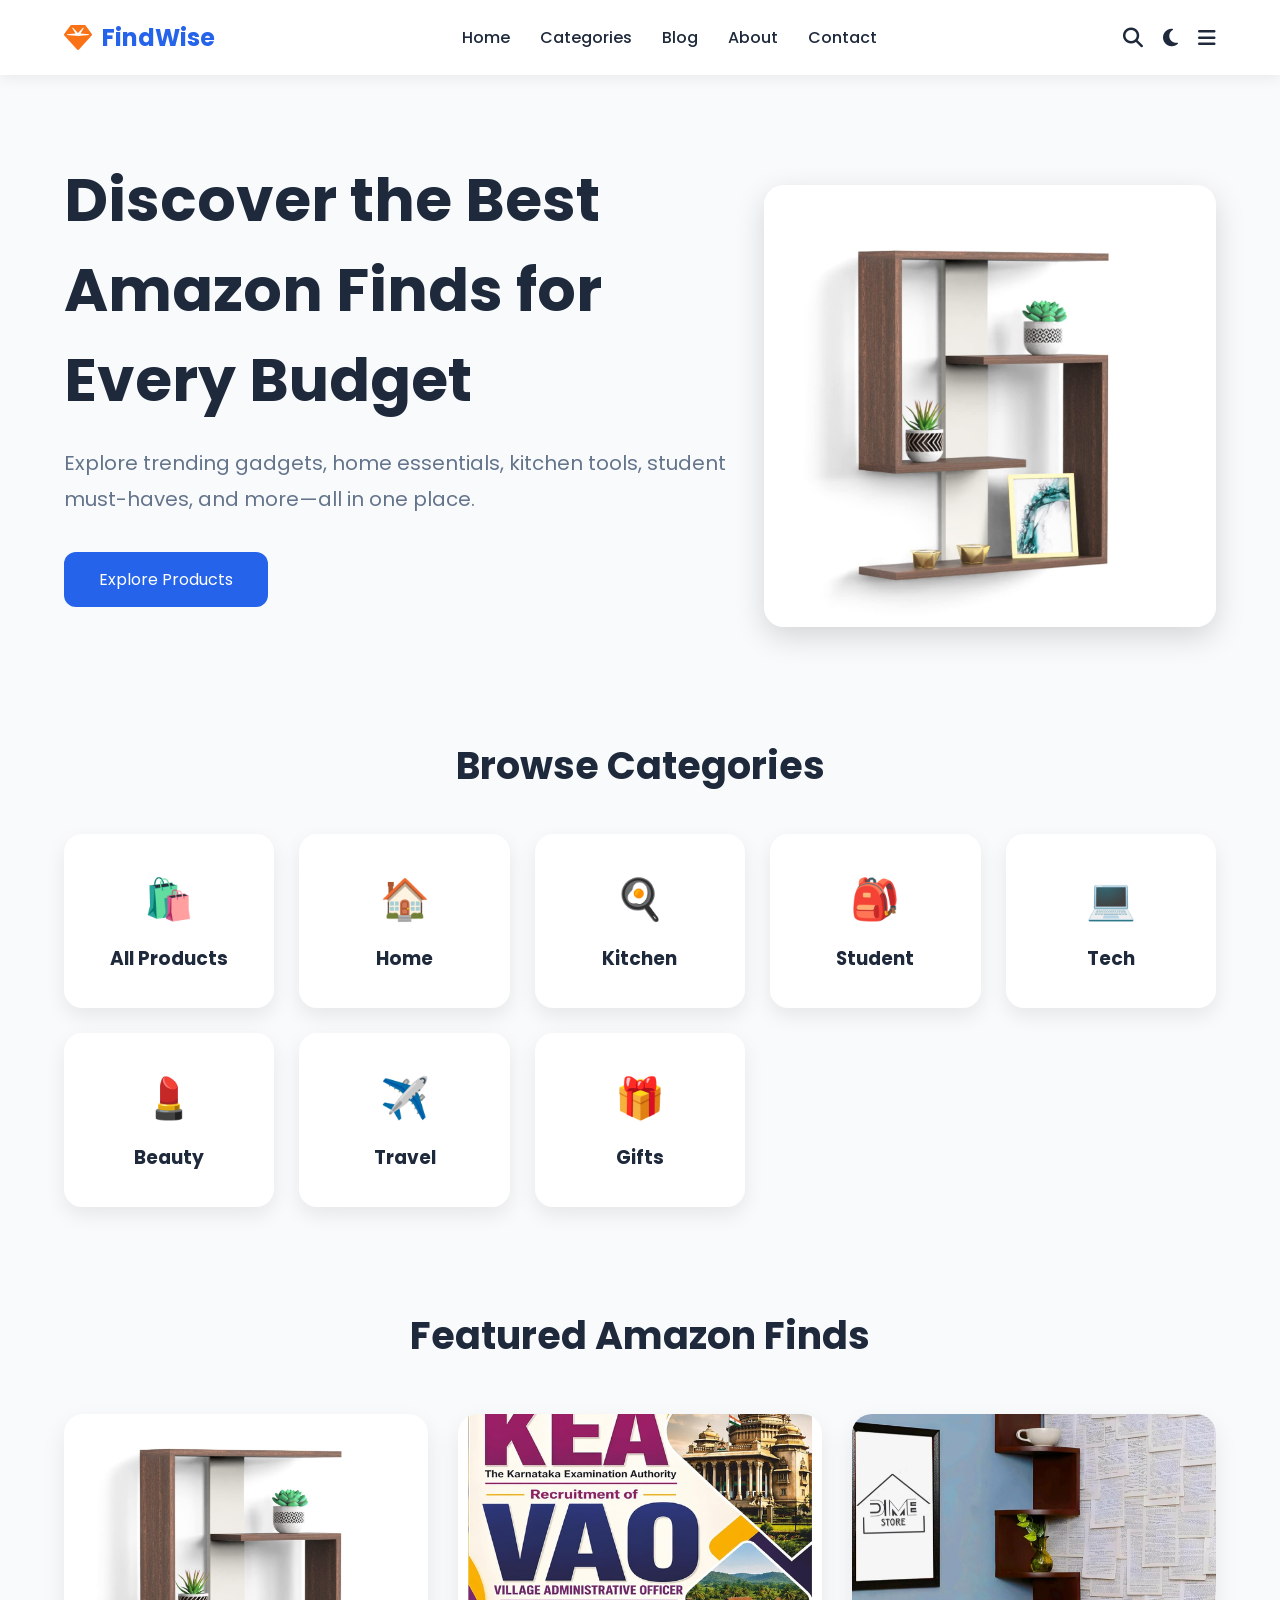
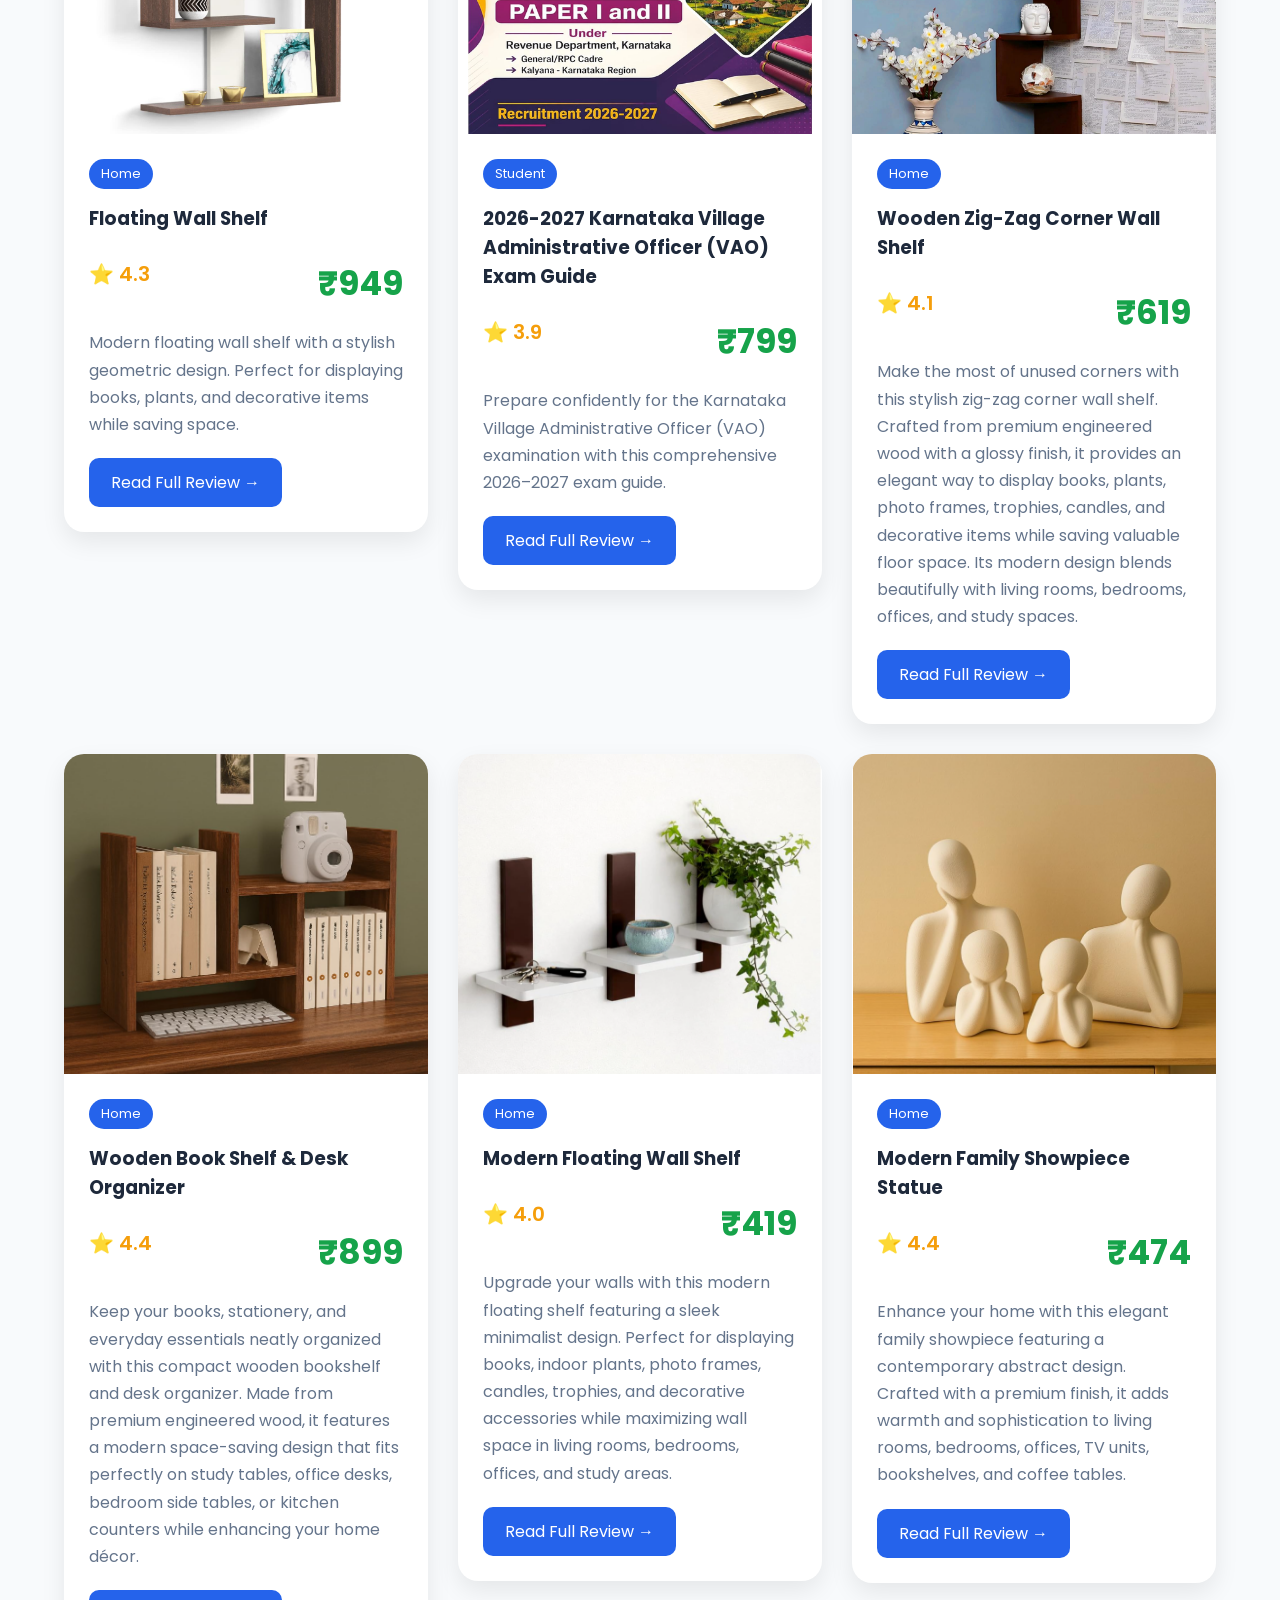
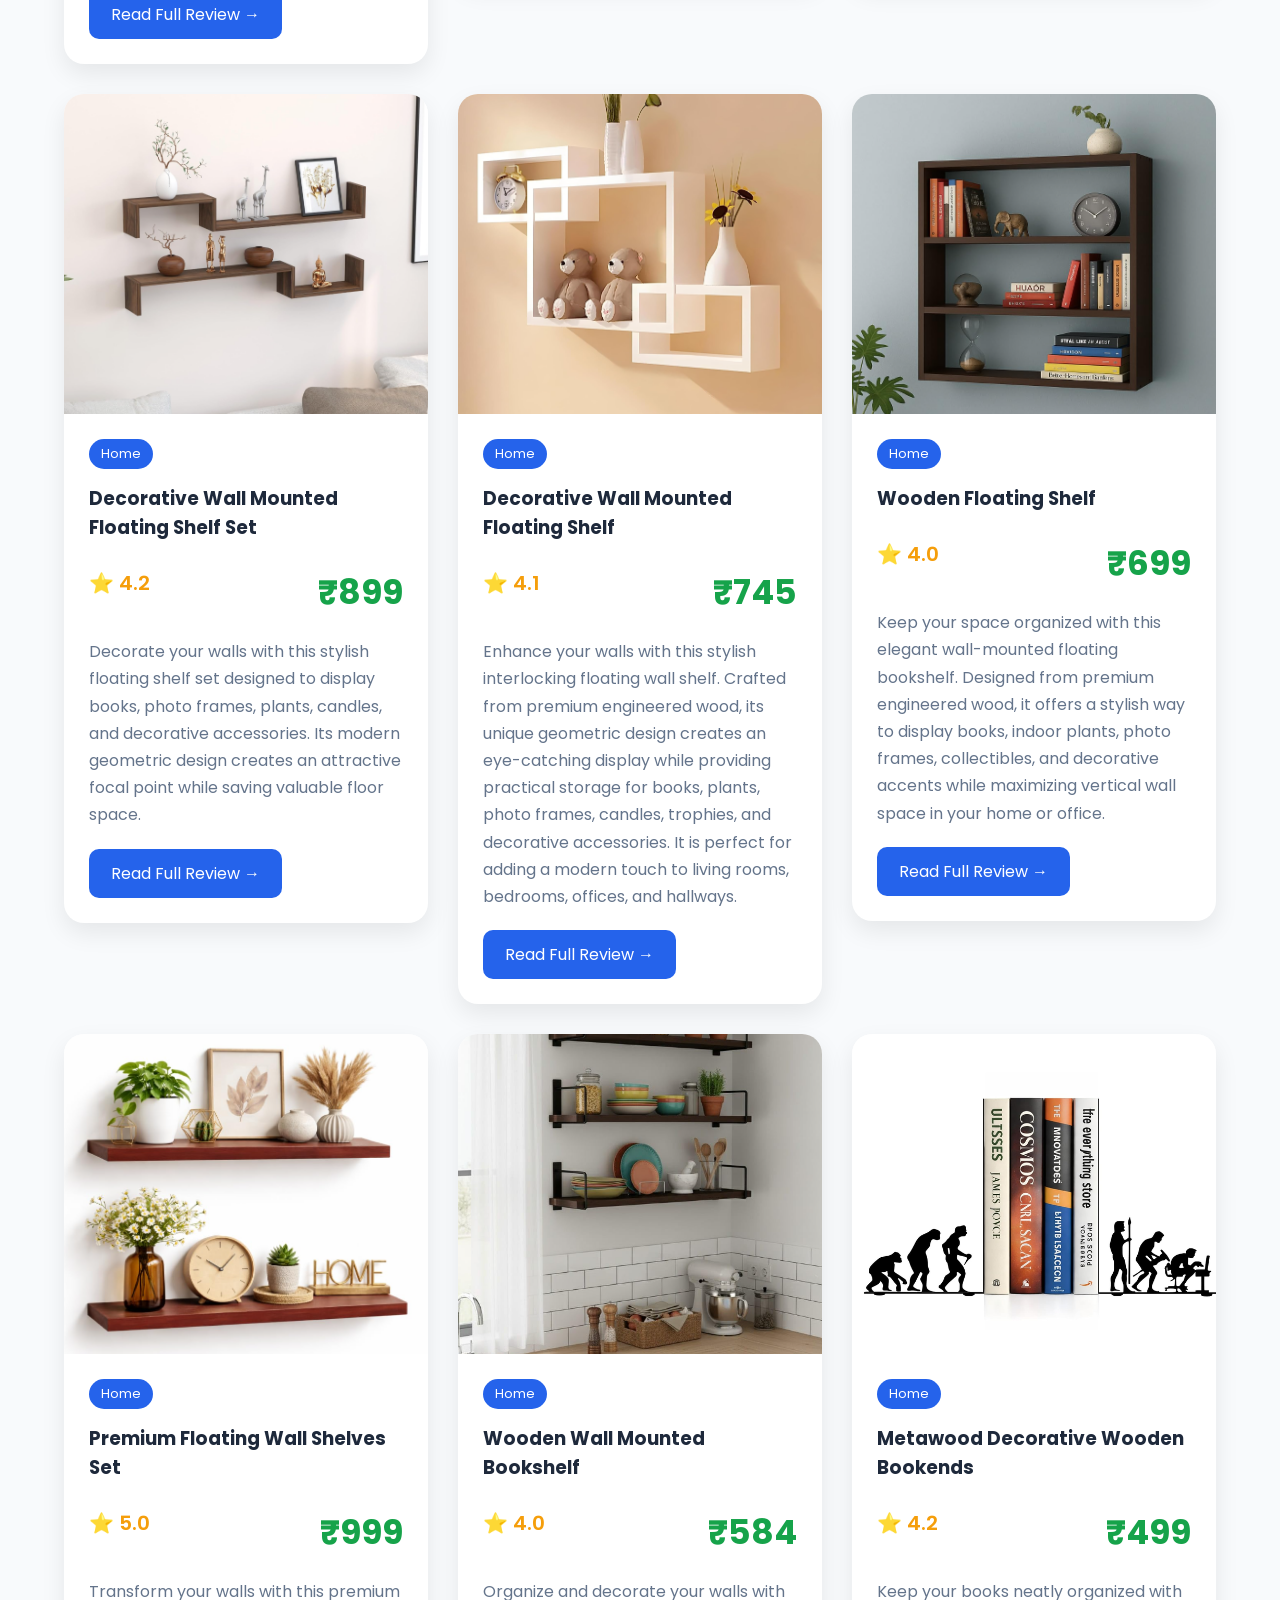
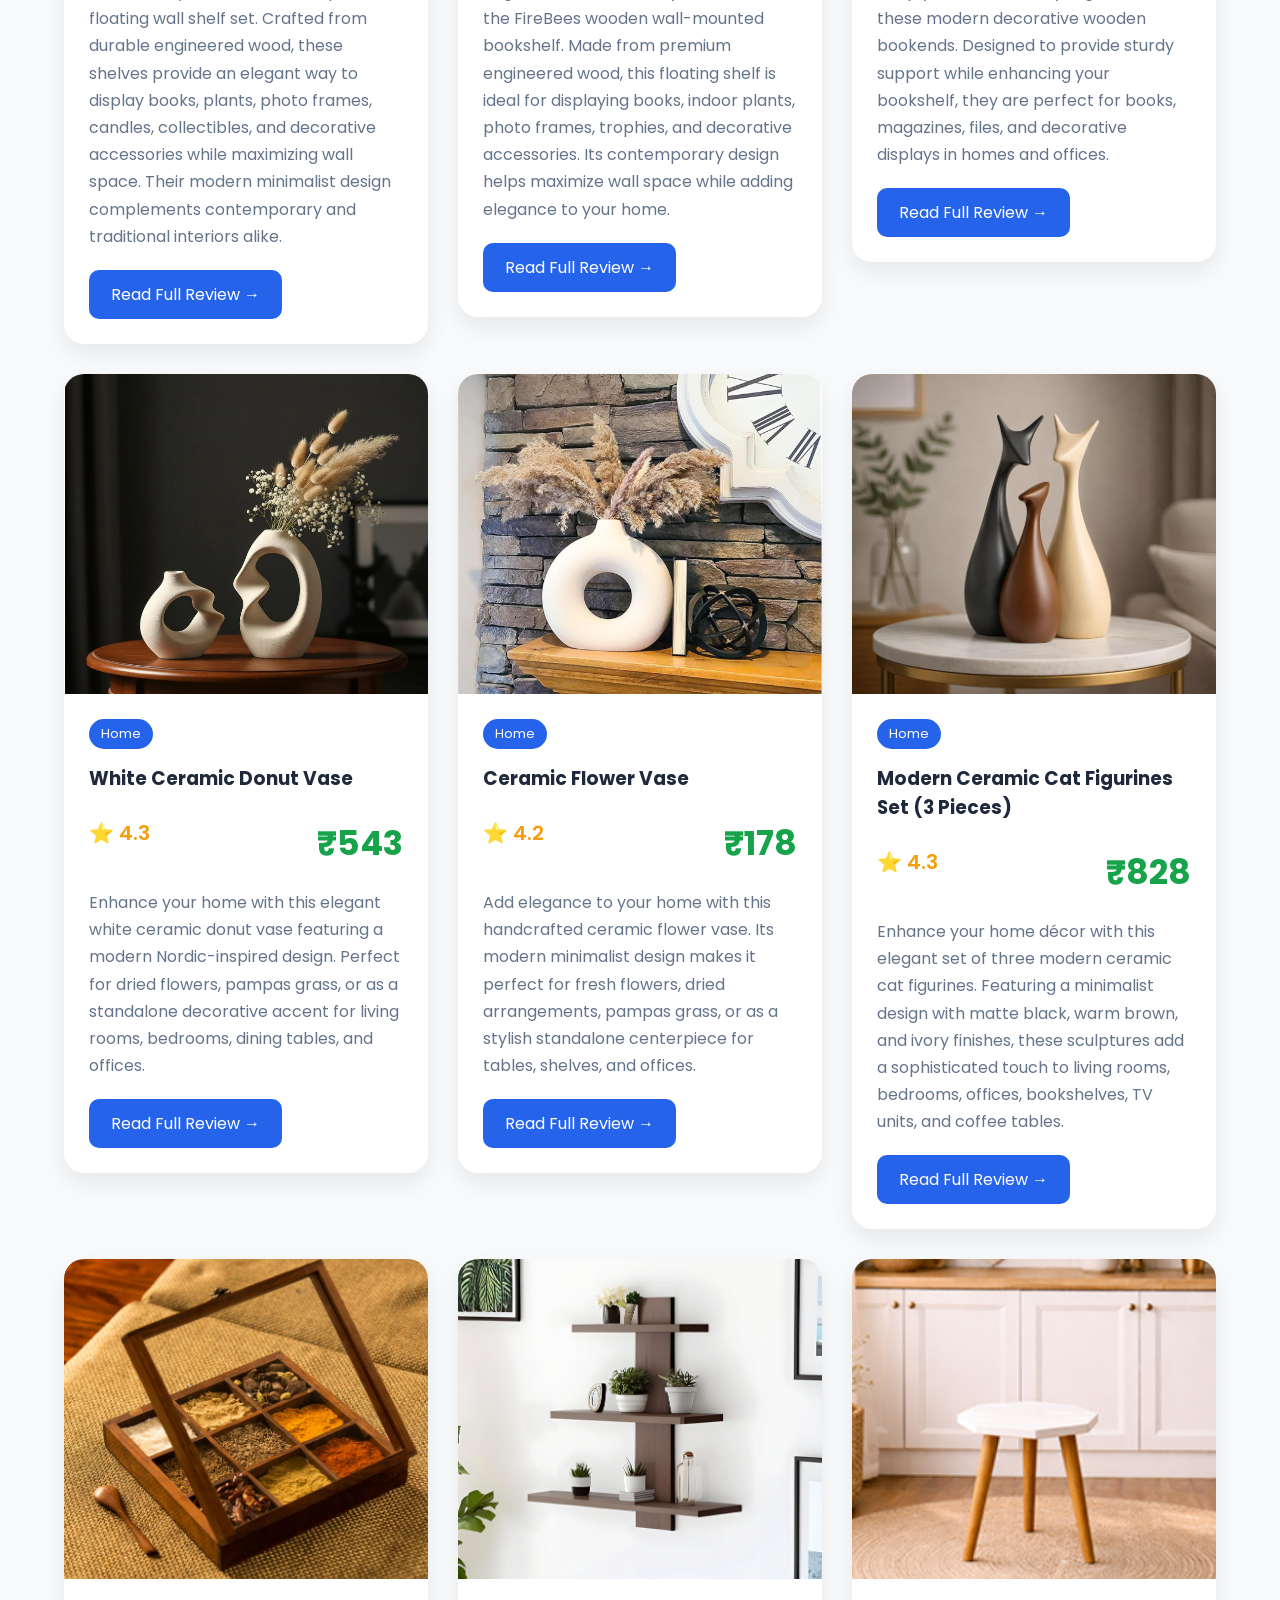
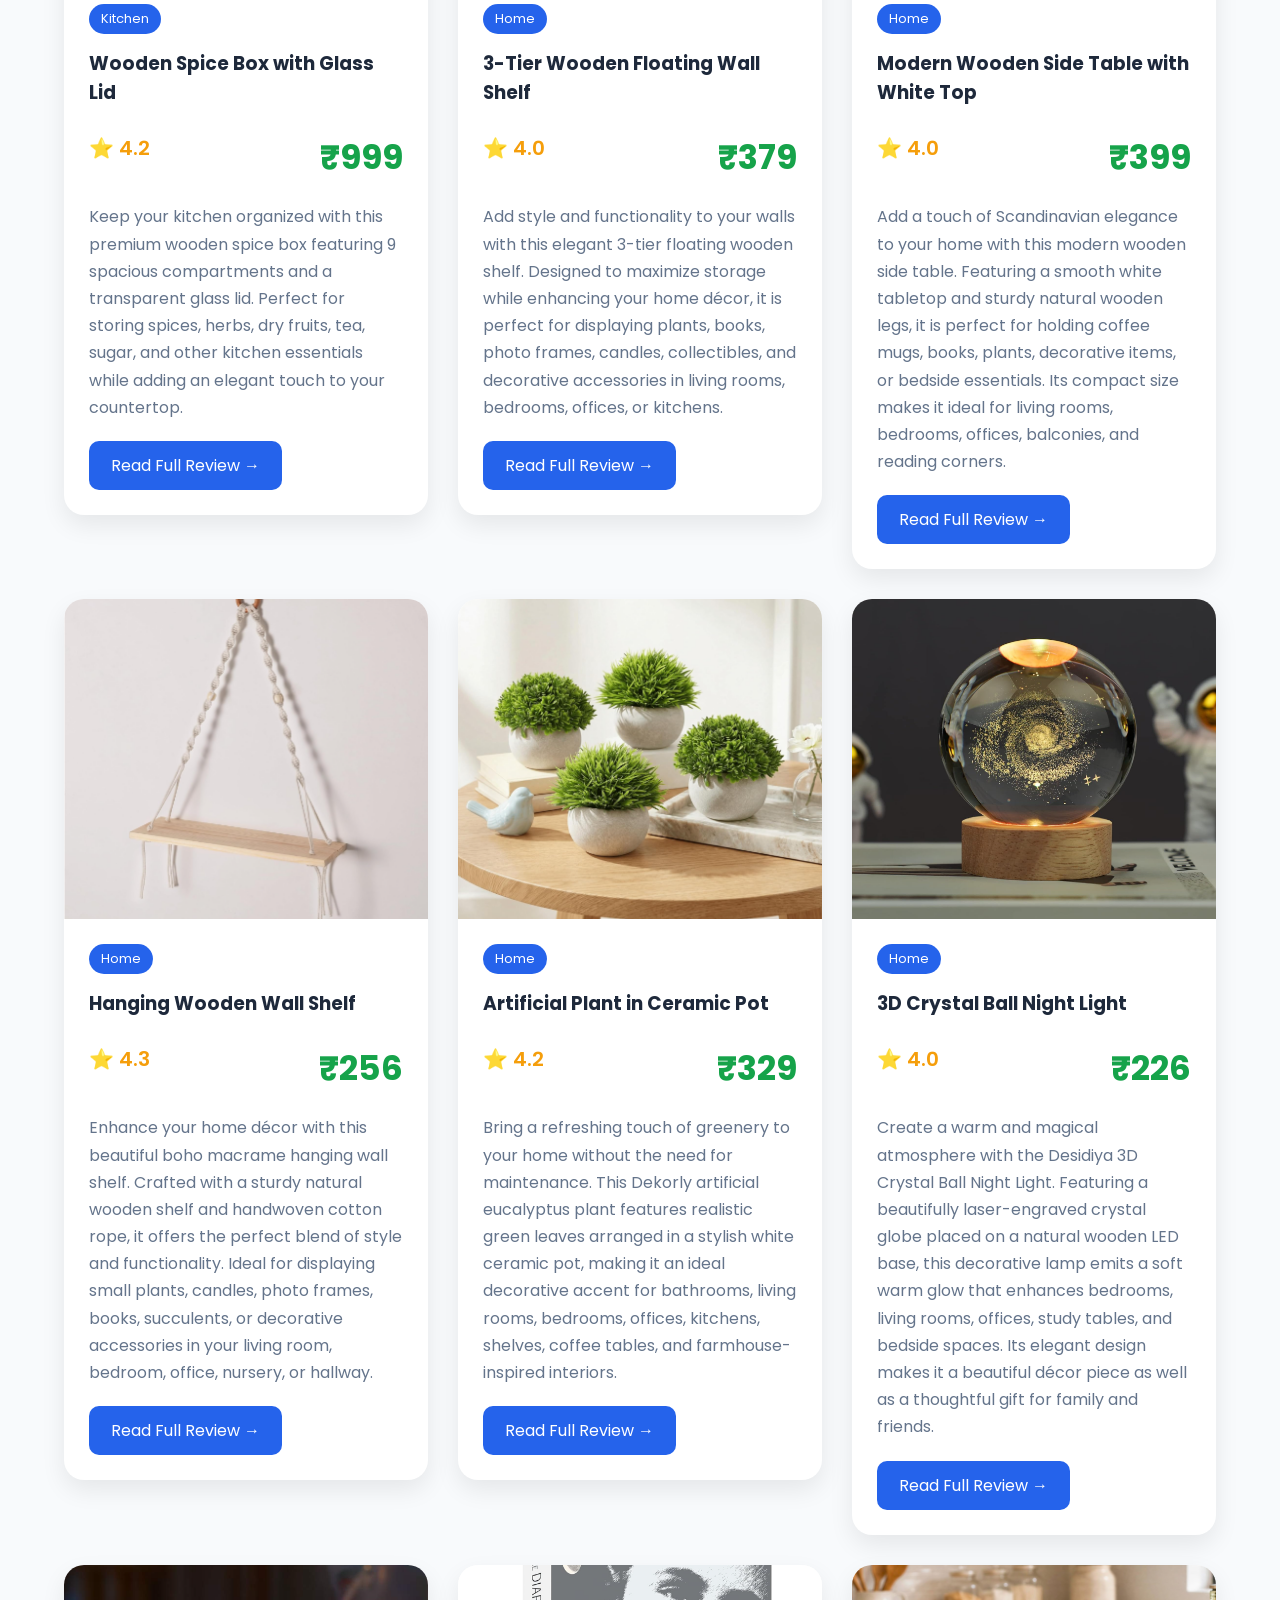
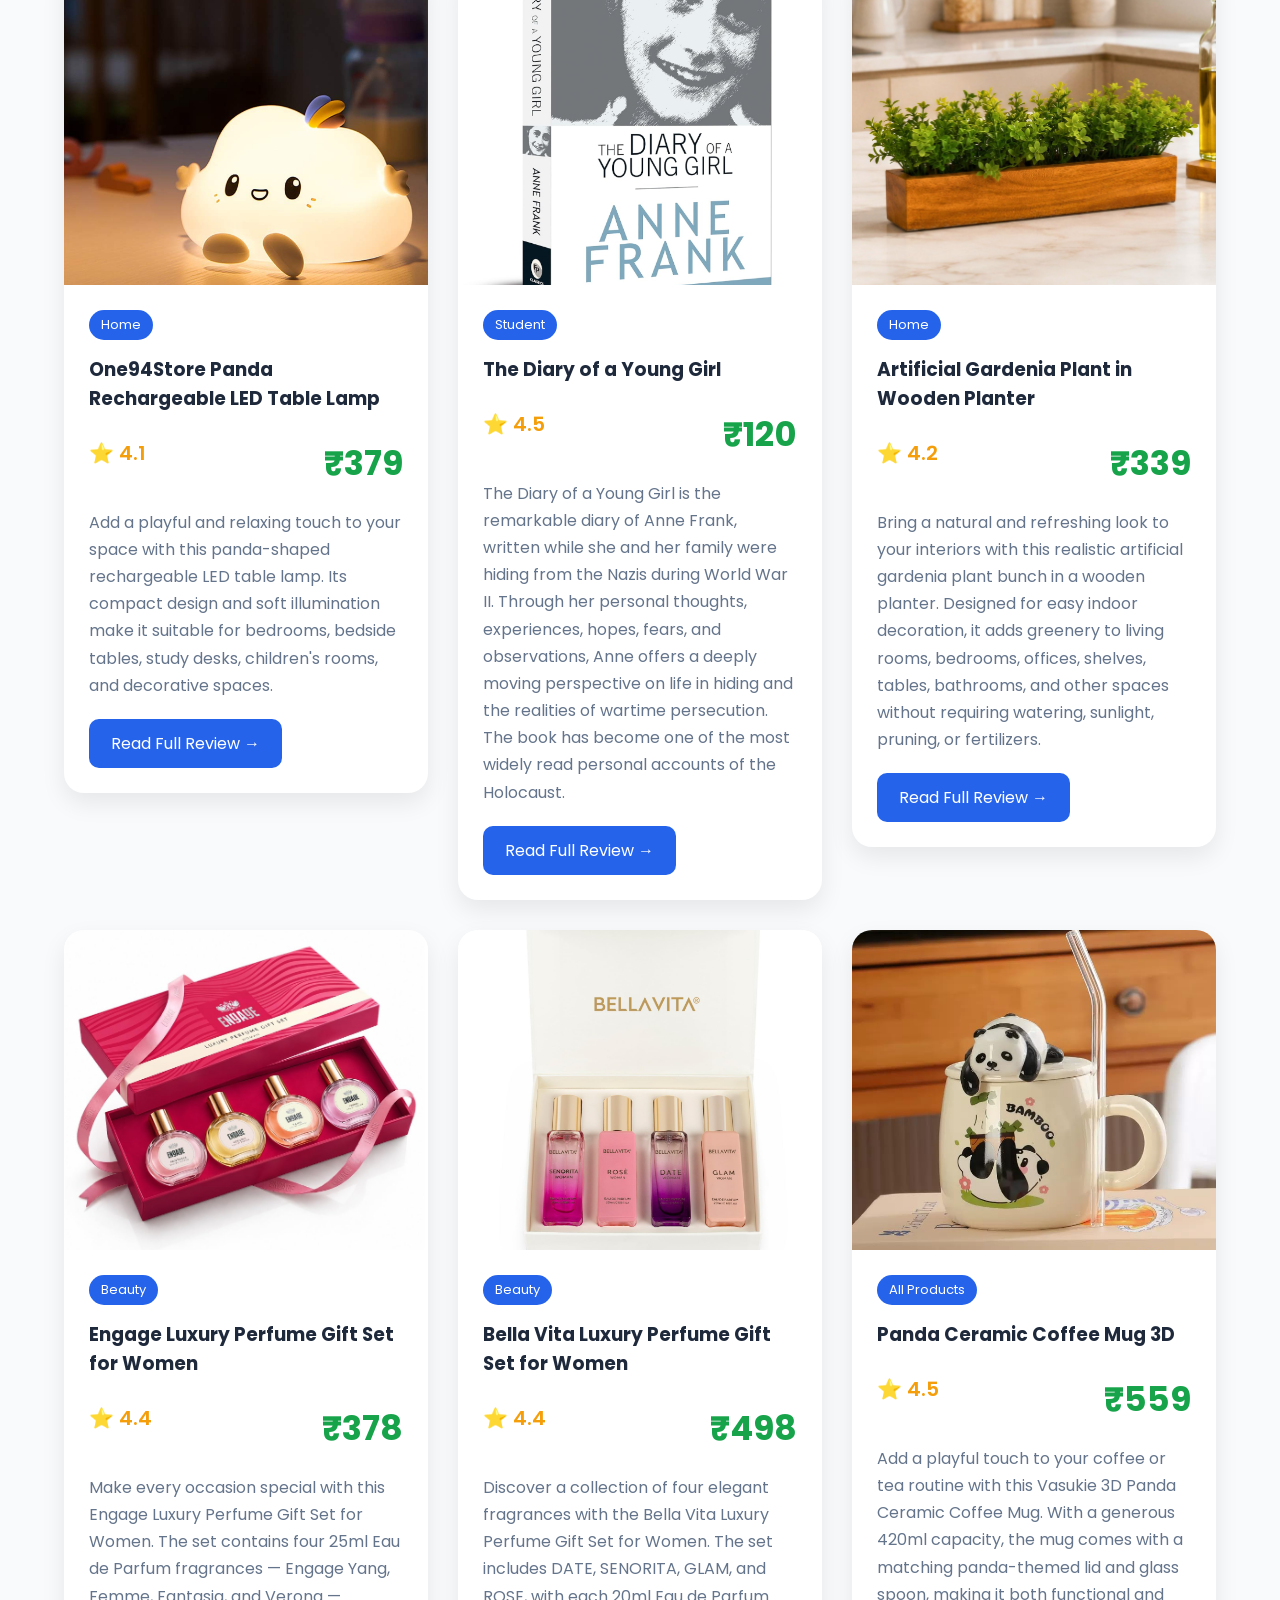
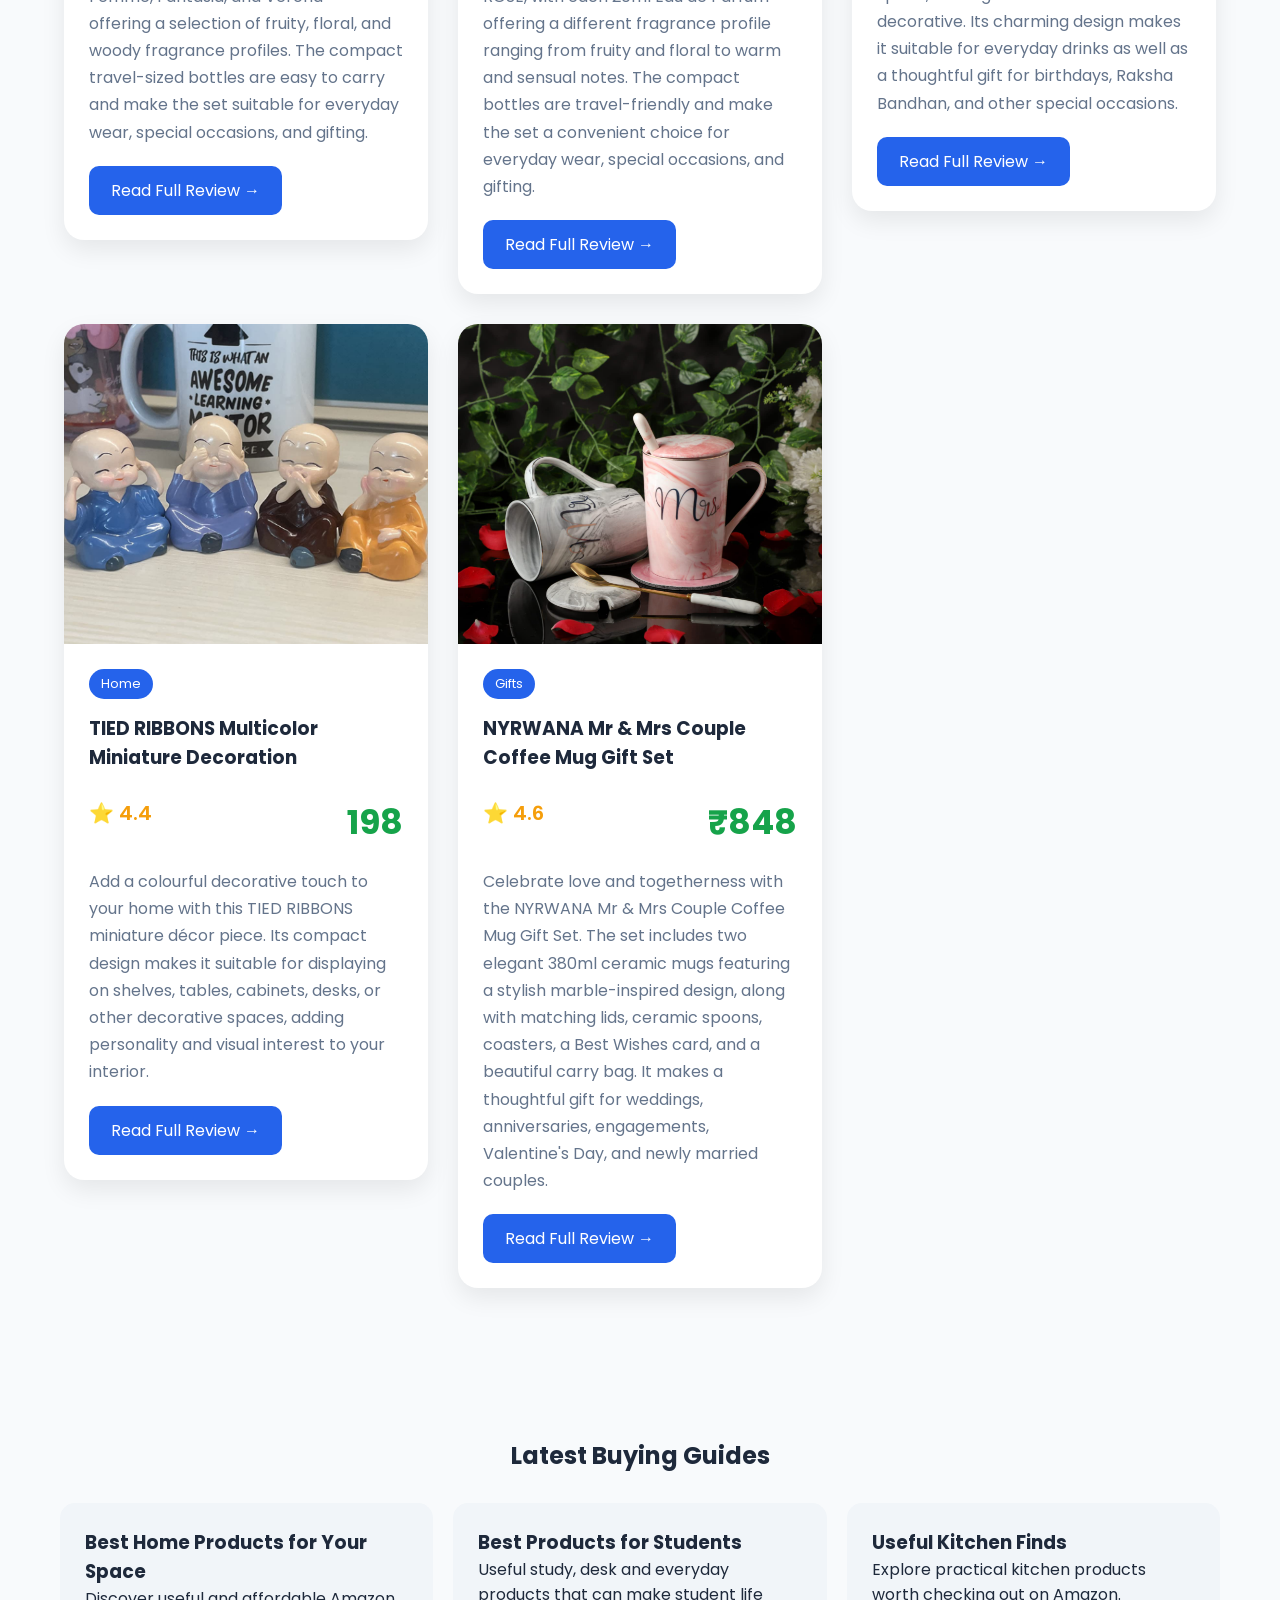
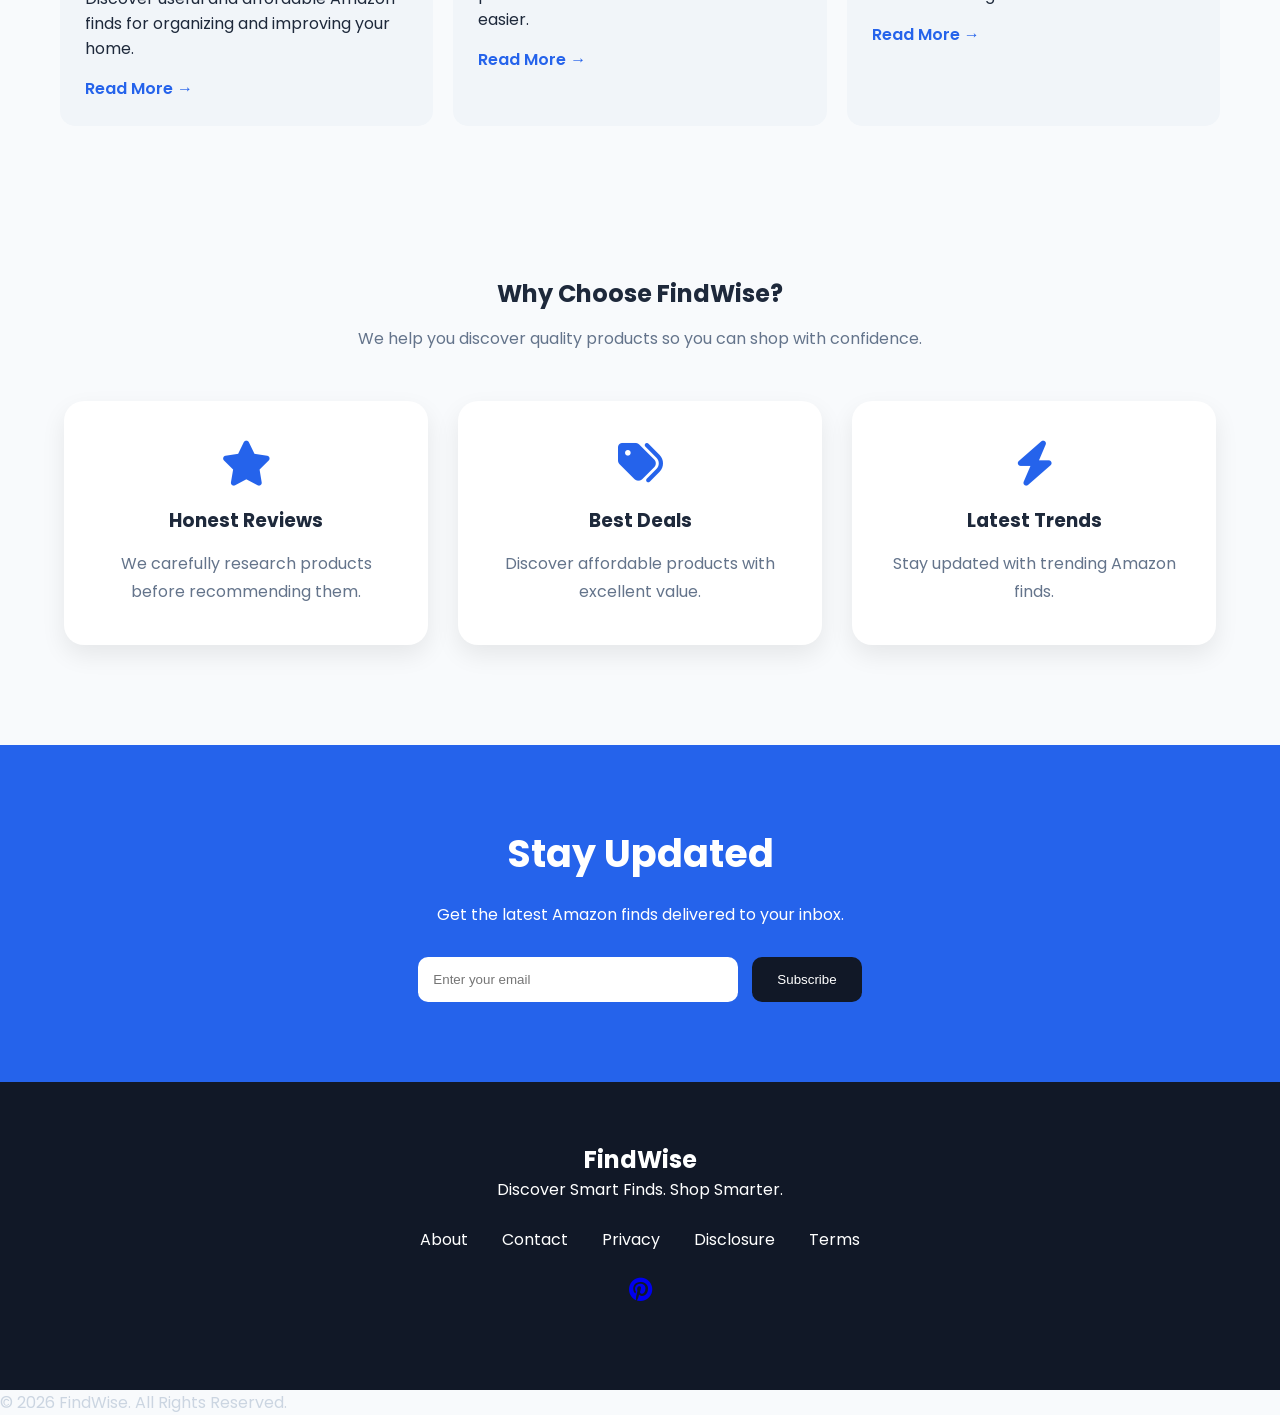
==== index.html @ 9a609632 "Added new products" ====
<!DOCTYPE html>
<html lang="en">
<head>
    <meta charset="UTF-8">
    <meta name="viewport" content="width=device-width, initial-scale=1.0">

    <title>FindWise | Discover Smart Finds</title>

    <meta name="description" content="Discover the best Amazon finds, honest reviews and buying guides.">

    <!-- Google Font -->
    <link href="https://fonts.googleapis.com/css2?family=Poppins:wght@300;400;500;600;700&display=swap" rel="stylesheet">

    <!-- Font Awesome -->
    <link rel="stylesheet"
          href="https://cdnjs.cloudflare.com/ajax/libs/font-awesome/6.7.2/css/all.min.css">

    <!-- CSS -->
    <link rel="stylesheet" href="assets/css/style.css">
</head>

<body>

<!-- ================= NAVBAR ================= -->

<header>

<nav class="navbar">

    <div class="logo">

        <i class="fa-solid fa-gem"></i>

        <h2>FindWise</h2>

    </div>

    <ul class="nav-links">

        <li><a href="#">Home</a></li>

        <li><a href="#categories">Categories</a></li>
        <li><a href="#blog">Blog</a></li>

        <li><a href="about.html">About</a></li>

        <li><a href="contact.html">Contact</a></li>

    </ul>

    <div class="icons">

    <i class="fas fa-search" id="searchBtn"></i>

    <i class="fas fa-moon" id="themeBtn"></i>

    <i class="fas fa-bars" id="menuBtn"></i>

</div>
</nav>

</header>
<div class="search-container" id="searchContainer">

    <input
        type="text"
        id="searchInput"
        placeholder="Search products or articles...">

</div>

<!-- ================= HERO ================= -->

<section class="hero">

    <div class="hero-text">

       <h1>Discover the Best Amazon Finds for Every Budget</h1>

       <p>
        Explore trending gadgets, home essentials, kitchen tools,
        student must-haves, and more—all in one place.
        </p>

        <a href="#featured-products" class="btn">
        Explore Products
        </a>

    </div>

    <div class="hero-image">

        <img src="assets/images/floating-shelf/floating-shelf.png"
     alt="Amazon Finds"
     class="review-image">

    </div>

</section>

<!-- CSS and JS will be added in the next steps -->


<!-- ================= CATEGORIES ================= -->
<section class="categories"id="categories">

    <h2>Browse Categories</h2>

    <div class="category-grid">

        <!-- All Products -->
        <div class="category-card" data-category="All">
            <span>🛍️</span>
            <h3>All Products</h3>
        </div>

        <!-- Home -->
        <div class="category-card" data-category="Home">
            <span>🏠</span>
            <h3>Home</h3>
        </div>

        <!-- Kitchen -->
        <div class="category-card" data-category="Kitchen">
            <span>🍳</span>
            <h3>Kitchen</h3>
        </div>

        <!-- Student -->
        <div class="category-card" data-category="Student">
            <span>🎒</span>
            <h3>Student</h3>
        </div>

        <!-- Tech -->
        <div class="category-card" data-category="Tech">
            <span>💻</span>
            <h3>Tech</h3>
        </div>

        <!-- Beauty -->
        <div class="category-card" data-category="Beauty">
            <span>💄</span>
            <h3>Beauty</h3>
        </div>

        <!-- Travel -->
        <div class="category-card" data-category="Travel">
            <span>✈️</span>
            <h3>Travel</h3>
        </div>

        <!-- Gifts -->
        <div class="category-card" data-category="Gifts">
            <span>🎁</span>
            <h3>Gifts</h3>
        </div>
    </div>

</section>
<!-- ================= FEATURED PRODUCTS ================= -->

<section class="products" id="featured-products">

    <h2>Featured Amazon Finds</h2>

    <div class="product-grid" id="productGrid"></div>

</section>
<!-- ================= BLOG ================= -->

<section class="blog-section" id="blog">

    <h2>Latest Buying Guides</h2>

    <div class="blog-grid">

        <article class="blog-card">
            <h3>Best Home Products for Your Space</h3>
            <p>
                Discover useful and affordable Amazon finds
                for organizing and improving your home.
            </p>
            <a href="#">Read More →</a>
        </article>

        <article class="blog-card">
            <h3>Best Products for Students</h3>
            <p>
                Useful study, desk and everyday products
                that can make student life easier.
            </p>
            <a href="#">Read More →</a>
        </article>

        <article class="blog-card">
            <h3>Useful Kitchen Finds</h3>
            <p>
                Explore practical kitchen products worth
                checking out on Amazon.
            </p>
            <a href="#">Read More →</a>
        </article>

    </div>

</section>
<!-- ================= WHY US ================= -->

<section class="why-us">

    <h2>Why Choose FindWise?</h2>

    <p class="section-text">
        We help you discover quality products so you can shop with confidence.
    </p>

    <div class="why-grid">

        <div class="why-card">

            <i class="fas fa-star"></i>

            <h3>Honest Reviews</h3>

            <p>
                We carefully research products before recommending them.
            </p>

        </div>

        <div class="why-card">

            <i class="fas fa-tags"></i>

            <h3>Best Deals</h3>

            <p>
                Discover affordable products with excellent value.
            </p>

        </div>

        <div class="why-card">

            <i class="fas fa-bolt"></i>

            <h3>Latest Trends</h3>

            <p>
                Stay updated with trending Amazon finds.
            </p>

        </div>

    </div>

</section>
<!-- ================= NEWSLETTER ================= -->

<section class="newsletter">

    <h2>Stay Updated</h2>

    <p>Get the latest Amazon finds delivered to your inbox.</p>

    <form action="https://formspree.io/f/xwvgwgal" method="POST">

    <input
        type="email"
        name="email"
        placeholder="Enter your email"
        required
    >

    <button type="submit">
        Subscribe
    </button>

</form>

</section>
<footer>

    <div class="footer-content">

        <h2>FindWise</h2>

        <p>
            Discover Smart Finds. Shop Smarter.
        </p>

        <div class="footer-links">

            <a href="about.html">About</a>
            <a href="contact.html">Contact</a>
            <a href="privacy.html">Privacy</a>
            <a href="disclosure.html">Disclosure</a>
            <a href="terms.html">Terms</a>

        </div>

        <div class="social-icons">


    <a href="https://www.pinterest.com/homeorg12/" aria-label="Pinterest">
        <i class="fab fa-pinterest"></i>
    </a>

  

</div>

</footer>



<p class="copyright">
© 2026 FindWise. All Rights Reserved.
</p>
<script src="assets/js/products.js"></script>
<script src="assets/js/app.js"></script>
</body>

</html>
---- assets/css/style.css ----
/* =========================
   GLOBAL
========================= */

*{
    margin:0;
    padding:0;
    box-sizing:border-box;
}

html{
    scroll-behavior:smooth;
}

body{
    font-family:'Poppins',sans-serif;
    background:#f8fafc;
    color:#1e293b;
}

/* =========================
   NAVBAR
========================= */

header{
    position:sticky;
    top:0;
    z-index:1000;
    background:#ffffff;
    box-shadow:0 2px 15px rgba(0,0,0,.08);
}

.navbar{
    width:90%;
    max-width:1200px;
    margin:auto;
    height:75px;

    display:flex;
    justify-content:space-between;
    align-items:center;
}

.logo{
    display:flex;
    align-items:center;
    gap:10px;
    color:#2563eb;
}

.logo i{
    font-size:28px;
    color:#f97316;
}

.nav-links{
    display:flex;
    align-items:center;
    gap:30px;
    list-style:none;
}

.nav-links a{
    text-decoration:none;
    color:var(--text-color);
    font-weight:500;
    transition:.3s;
}

.nav-links a:hover{
    color:#2563eb;
}

.icons{
    display:flex;
    gap:20px;
    font-size:20px;
    cursor:pointer;
}

#menuBtn{
    display:block;
}

/* =========================
   HERO
========================= */

.hero{
    width:90%;
    max-width:1200px;
    margin:80px auto;
    display:flex;
    justify-content:center;
}

.hero-text{
    width:100%;
    max-width:700px;
}

.hero-text h1{
    font-size:60px;
    margin-bottom:20px;
}

.hero-text p{
    color:#64748b;
    font-size:20px;
    margin-bottom:35px;
    line-height:1.8;
}

.btn{
    display:inline-block;
    padding:15px 35px;
    background:#2563eb;
    color:white;
    text-decoration:none;
    border-radius:12px;
    transition:.3s;
}

.btn:hover{
    background:#1d4ed8;
}

.hero-image{
    flex:1;
}

.hero-image img{
    width:100%;
    border-radius:20px;
    box-shadow:0 10px 30px rgba(0,0,0,.15);
}

/* =========================
   RESPONSIVE
========================= */
@media(max-width:900px){

.hero{
    flex-direction:column;
    text-align:center;
}

.hero-text h1{
    font-size:42px;
}

.nav-links{
    display:none;
}

#menuBtn{
    display:none;
}

.hero-image{
    width:100%;
}

}
/* =========================
   CATEGORIES
========================= */

.categories{
    width:90%;
    max-width:1200px;
    margin:80px auto;
}

.categories h2{
    text-align:center;
    margin-bottom:40px;
    font-size:38px;
}

.category-grid{
    display:grid;
    grid-template-columns:repeat(auto-fit,minmax(180px,1fr));
    gap:25px;
}

.category-card{
    background:white;
    padding:35px;
    text-align:center;
    border-radius:18px;
    box-shadow:0 8px 20px rgba(0,0,0,.08);
    transition:.3s;
    cursor:pointer;
}

.category-card:hover{
    transform:translateY(-8px);
}

.category-card span{
    font-size:40px;
}

.category-card h3{
    margin-top:15px;
}
/* =========================
   PRODUCTS
========================= */

.products{
    width:90%;
    max-width:1200px;
    margin:100px auto;
}

.products h2{
    text-align:center;
    font-size:38px;
    margin-bottom:50px;
}

.product-grid{
    display:grid;
    grid-template-columns:repeat(auto-fit,minmax(320px,1fr));
    gap:30px;
}

.product-card{
    background:white;
    border-radius:20px;
    overflow:hidden;
    box-shadow:0 10px 25px rgba(0,0,0,.08);
    transition:.35s;
}

.product-card:hover{
    transform:translateY(-10px);
}
.product-card img{
    width:100%;
    height:320px;
    object-fit:cover;
    display:block;
}

.product-info{
    padding:25px;
}

.category{
    display:inline-block;
    background:#2563eb;
    color:white;
    padding:5px 12px;
    border-radius:20px;
    font-size:13px;
    margin-bottom:15px;
}

.product-info h3{
    margin-bottom:15px;
}

.product-info p{
    color:#64748b;
    margin-bottom:20px;
    line-height:1.7;
}

.product-btn{
    display:inline-block;
    text-decoration:none;
    background:#2563eb;
    color:white;
    padding:12px 22px;
    border-radius:10px;
    transition:.3s;
}

.product-btn:hover{
    background:#1d4ed8;
}
/* =========================
   ARTICLES
========================= */

.articles{
    width:90%;
    max-width:1200px;
    margin:100px auto;
}

.articles h2{
    text-align:center;
    font-size:38px;
}

.section-text{
    text-align:center;
    color:#64748b;
    margin:15px 0 50px;
}

.article-grid{
    display:grid;
    grid-template-columns:repeat(auto-fit,minmax(320px,1fr));
    gap:30px;
}

.article-card{
    background:white;
    border-radius:20px;
    overflow:hidden;
    box-shadow:0 10px 25px rgba(0,0,0,.08);
    transition:.3s;
}

.article-card:hover{
    transform:translateY(-10px);
}

.article-card img{
    width:100%;
    display:block;
}

.article-content{
    padding:25px;
}

.article-content h3{
    margin-bottom:15px;
}

.article-content p{
    color:#64748b;
    margin-bottom:20px;
    line-height:1.7;
}

.article-content a{
    text-decoration:none;
    color:#2563eb;
    font-weight:600;
}
/* =========================
   WHY US
========================= */

.why-us{

    width:90%;
    max-width:1200px;
    margin:100px auto;
    text-align:center;

}

.why-grid{

    display:grid;
    grid-template-columns:repeat(auto-fit,minmax(280px,1fr));
    gap:30px;
    margin-top:50px;

}

.why-card{

    background:white;
    padding:40px;
    border-radius:20px;
    box-shadow:0 10px 25px rgba(0,0,0,.08);
    transition:.3s;

}

.why-card:hover{

    transform:translateY(-10px);

}

.why-card i{

    font-size:45px;
    color:#2563eb;
    margin-bottom:20px;

}

.why-card h3{

    margin-bottom:15px;

}

.why-card p{

    color:#64748b;
    line-height:1.7;

}
/* =========================
   NEWSLETTER
========================= */

.newsletter{

    background:#2563eb;
    color:white;
    text-align:center;
    padding:80px 20px;
    margin-top:100px;

}

.newsletter h2{

    font-size:38px;

}

.newsletter p{

    margin:20px 0 30px;

}

.newsletter input{

    width:320px;
    max-width:90%;
    padding:15px;
    border:none;
    border-radius:10px;

}

.newsletter button{

    padding:15px 25px;
    border:none;
    margin-left:10px;
    background:#111827;
    color:white;
    border-radius:10px;
    cursor:pointer;

}

.newsletter button:hover{

    background:black;

}
/* =========================
   FOOTER
========================= */

footer{

    background:#111827;
    color:white;
    text-align:center;
    padding:60px 20px;

}

.footer-links{

    margin:25px 0;

}

.footer-links a{

    color:white;
    text-decoration:none;
    margin:0 15px;

}

.social-icons{

    margin-bottom:25px;

}

.social-icons i{

    font-size:24px;
    margin:0 12px;
    cursor:pointer;

}

.copyright{

    color:#cbd5e1;

}
/* =========================
   CONTACT FORM
========================= */
.contact-form{
    max-width:650px;
    width:100%;
    margin:40px auto 0;
    display:flex;
    flex-direction:column;
    gap:20px;
}

.contact-form input,
.contact-form textarea{
    width:100%;
    padding:16px;
    border:1px solid #ddd;
    border-radius:10px;
    font-size:16px;
    font-family:'Poppins',sans-serif;
    box-sizing:border-box;
}

.contact-form textarea{
    resize:vertical;
}

.contact-form button{
    padding:16px;
    background:#2563eb;
    color:#fff;
    border:none;
    border-radius:10px;
    font-size:16px;
    cursor:pointer;
    transition:.3s;
}

.contact-form button:hover{
    background:#1d4ed8;
}
/* =========================
   DARK MODE
========================= */

.dark{

    background:#0f172a;
    color:white;

}

.dark header{

    background:#1e293b;

}

.dark .navbar a{

    color:white;

}

.dark .product-card,
.dark .category-card,
.dark .article-card,
.dark .why-card{

    background:#1e293b;
    color:white;

}

.dark p{

    color:#cbd5e1;

}

.dark footer{

    background:#020617;

}

.dark input,
.dark textarea{

    background:#334155;
    color:white;
    border:1px solid #475569;

}

.dark .newsletter{

    background:#1d4ed8;

}
/* =========================
   SEARCH
========================= */

.search-container{

    display:none;
    width:90%;
    max-width:800px;
    margin:20px auto;

}

.search-container.active{

    display:block;

}

.search-container input{

    width:100%;
    padding:16px;
    border:2px solid #2563eb;
    border-radius:12px;
    font-size:17px;
    outline:none;

}
.buy-btn{
    display:inline-block;
    margin-top:20px;
    padding:12px 24px;
    background:#ff9900;
    color:white;
    text-decoration:none;
    border-radius:8px;
    font-weight:600;
}

.buy-btn:hover{
    background:#e68a00;
}
.review-image{
    width:400px;
    max-width:100%;
    height:auto;
    display:block;
    margin:30px auto;
    border-radius:15px;
}
.product-page{

    max-width:900px;

    margin:50px auto;

    background:white;

    padding:40px;

    border-radius:20px;

    box-shadow:0 15px 40px rgba(0,0,0,.08);

}

.buy-btn{

    display:inline-block;

    background:#ff9900;

    color:#111;

    padding:15px 35px;

    border-radius:10px;

    font-weight:bold;

    text-decoration:none;

    margin-top:20px;

}

.buy-btn:hover{

    background:#f7ca00;

}
.category-card{
    cursor:pointer;
    transition:.3s;
}

.category-card:hover{
    transform:translateY(-8px);
    box-shadow:0 10px 25px rgba(0,0,0,.12);
}

.category-card.active{
    background:#2563eb;
    color:#fff;
}

.category-card.active h3{
    color:#fff;
}
.product-meta{
    display:flex;
    justify-content:space-between;
    align-items:center;
    margin:10px 0;
}

.rating{
    color:#f59e0b;
    font-weight:600;
}

.price{
    color:#16a34a;
    font-size:18px;
    font-weight:700;
}
.product-link{
    text-decoration:none;
    color:inherit;
    display:block;
}
.product-link{
    text-decoration:none;
    color:inherit;
    display:block;
}
.product-link{
    text-decoration:none;
    color:inherit;
    display:block;
}

.product-meta{
    display:flex;
    justify-content:space-between;
    align-items:center;
    margin:10px 0;
}

.rating{
    color:#f59e0b;
    font-weight:600;
}

.price{
    color:#16a34a;
    font-size:18px;
    font-weight:700;
}
.gallery{
    display:flex;
    gap:20px;
    align-items:flex-start;
}

.thumbnails{
    display:flex;
    flex-direction:column;
    gap:10px;
}

.thumbnails img{
    width:70px;
    height:70px;
    object-fit:cover;
    border:2px solid #ddd;
    border-radius:8px;
    cursor:pointer;
    transition:.3s;
}

.thumbnails img:hover{
    border-color:#2563eb;
}

.main-image img{
    width:450px;
    max-width:100%;
    border-radius:15px;
}
.gallery{
    display:flex;
    gap:20px;
    align-items:flex-start;
}

.thumbnails{
    display:flex;
    flex-direction:column;
    gap:10px;
}

.thumb{
    width:70px;
    height:70px;
    object-fit:cover;
    border:2px solid #ddd;
    border-radius:8px;
    cursor:pointer;
    transition:.3s;
}

.thumb:hover{
    border-color:#2563eb;
}

.main-image img{
    width:450px;
    border-radius:15px;
}

@media(max-width:768px){

.gallery{
    flex-direction:column;
}

.thumbnails{
    flex-direction:row;
}

.main-image img{
    width:100%;
}

}.description-box{
    background:#f8fafc;
    padding:20px;
    border-radius:12px;
    line-height:1.8;
    margin-bottom:20px;
}

.section-title{
    margin-top:40px;
    margin-bottom:20px;
    border-left:5px solid #2563eb;
    padding-left:12px;
    color:#1f2937;
}

.pros,
.cons{
    padding:0;
}

.pros li{
    list-style:none;
    background:#ecfdf5;
    color:#166534;
    margin:10px 0;
    padding:15px;
    border-left:5px solid #22c55e;
    border-radius:8px;
}

.pros li::before{
    content:"✔ ";
    font-weight:bold;
}

.cons li{
    list-style:none;
    background:#fef2f2;
    color:#991b1b;
    margin:10px 0;
    padding:15px;
    border-left:5px solid #ef4444;
    border-radius:8px;
}

.cons li::before{
    content:"✖ ";
    font-weight:bold;
}

.spec-table{
    width:100%;
    border-collapse:collapse;
    margin:20px 0;
}

.spec-table td{
    padding:15px;
    border-bottom:1px solid #eee;
}

.spec-table tr:nth-child(even){
    background:#f9fafb;
}

.spec-table td:first-child{
    font-weight:bold;
    width:220px;
}

.buy-btn{
    margin-top:30px;
    background:#ff9900;
    font-size:18px;
    font-weight:600;
    transition:.3s;
}

.buy-btn:hover{
    background:#e68a00;
    transform:translateY(-3px);
}
.price{
    font-size:34px;
    color:#16a34a;
    font-weight:bold;
    margin:10px 0;
}

.rating{
    color:#f59e0b;
    font-size:20px;
    margin-bottom:20px;
}
.back-to-findwise {
    display: inline-block;
    margin: 25px 0;
    padding: 10px 18px;
    background: #2563eb;
    color: white;
    text-decoration: none;
    border-radius: 8px;
    font-weight: 600;
}

.back-to-findwise:hover {
    background: #1d4ed8;
}
.buy-btn,
.back-to-findwise {
    display: inline-block;
    margin: 10px 5px;
    padding: 12px 20px;
    border-radius: 8px;
    text-decoration: none;
    font-weight: 600;
}

.back-to-findwise {
    background: #64748b;
    color: white;
}

.back-to-findwise:hover {
    background: #475569;
}
.product-actions {
    display: flex;
    align-items: center;
    gap: 10px;
    flex-wrap: wrap;
    margin-top: 20px;
}

.product-actions .price,
.product-actions .rating,
.product-actions .buy-btn,
.product-actions .back-to-findwise {
    margin: 0;
}

.product-actions .price {
    font-size: 28px;
    font-weight: 700;
}

.product-actions .rating {
    font-size: 20px;
    font-weight: 600;
}

.product-actions .buy-btn,
.product-actions .back-to-findwise {
    padding: 12px 18px;
    border-radius: 8px;
    text-decoration: none;
    font-weight: 600;
    white-space: nowrap;
}

.product-actions .back-to-findwise {
    background: #64748b;
    color: white;
}
.product-actions {
    margin-top: 20px;
}

.product-info-row {
    display: flex;
    align-items: center;
    gap: 20px;
    margin-bottom: 20px;
}

.product-info-row .price,
.product-info-row .rating {
    margin: 0;
}

.product-buttons-row {
    display: flex;
    align-items: center;
    gap: 12px;
    flex-wrap: wrap;
}

.product-buttons-row .buy-btn,
.product-buttons-row .back-to-findwise {
    margin: 0;
}
/* Product page dark mode */
body.dark {
    background: #0f172a;
    color: #f8fafc;
}

body.dark .product-page {
    background: #0f172a;
    color: #f8fafc;
}

body.dark h1,
body.dark h2,
body.dark p,
body.dark li,
body.dark td,
body.dark th {
    color: #f8fafc;
}

body.dark .description-box {
    background: #1e293b;
    color: #f8fafc;
}

body.dark .description-box p {
    color: #e2e8f0;
}

body.dark .spec-table {
    color: #f8fafc;
}

body.dark .spec-table td,
body.dark .spec-table th {
    border-color: #475569;
    color: #f8fafc;
}

body.dark .product-info-row .price {
    color: #22c55e;
}

body.dark .product-info-row .rating {
    color: #facc15;
}
/* Fix Pros and Cons text in dark mode */

body.dark .pros li {
    color: #0f172a !important;
    background: #d1fae5;
}

body.dark .cons li {
    color: #0f172a !important;
    background: #fee2e2;
}
/* Fix specifications table in dark mode */
body.dark .spec-table {
    background: #0f172a !important;
    border-collapse: collapse;
}

body.dark .spec-table tr {
    background: #0f172a !important;
}

body.dark .spec-table td,
body.dark .spec-table th {
    background: #0f172a !important;
    color: #f8fafc !important;
    border: 1px solid #334155 !important;
}
body.dark {
    background: #0f172a;
    color: #f8fafc;
}

body.dark h1,
body.dark h2,
body.dark h3,
body.dark p,
body.dark li {
    color: #f8fafc;
}

body.dark .container,
body.dark main,
body.dark section {
    background: #0f172a;
    color: #f8fafc;
}
body.dark {
    background: #0f172a;
    color: #f8fafc;
}

body.dark h1,
body.dark h2,
body.dark h3,
body.dark p,
body.dark li {
    color: #f8fafc;
}

body.dark main,
body.dark section,
body.dark .container {
    background: #0f172a;
    color: #f8fafc;
}
body.dark {
    background: #0f172a;
    color: #f8fafc;
}

body.dark h1,
body.dark h2,
body.dark h3,
body.dark p,
body.dark li {
    color: #f8fafc;
}

body.dark main,
body.dark section,
body.dark .container {
    background: #0f172a;
    color: #f8fafc;
}
.blog-section {
    padding: 50px 20px;
    max-width: 1200px;
    margin: auto;
}

.blog-section h2 {
    text-align: center;
    margin-bottom: 30px;
}

.blog-grid {
    display: grid;
    grid-template-columns: repeat(3, 1fr);
    gap: 20px;
}

.blog-card {
    padding: 25px;
    border-radius: 15px;
    background: #f1f5f9;
}

.blog-card h3 {
    margin-top: 0;
}

.blog-card a {
    display: inline-block;
    margin-top: 15px;
    color: #2563eb;
    font-weight: 600;
    text-decoration: none;
}

body.dark .blog-card {
    background: #1e293b;
    color: #f8fafc;
}

body.dark .blog-card h3,
body.dark .blog-card p {
    color: #f8fafc;
}

@media (max-width: 700px) {
    .blog-grid {
        grid-template-columns: 1fr;
    }
}
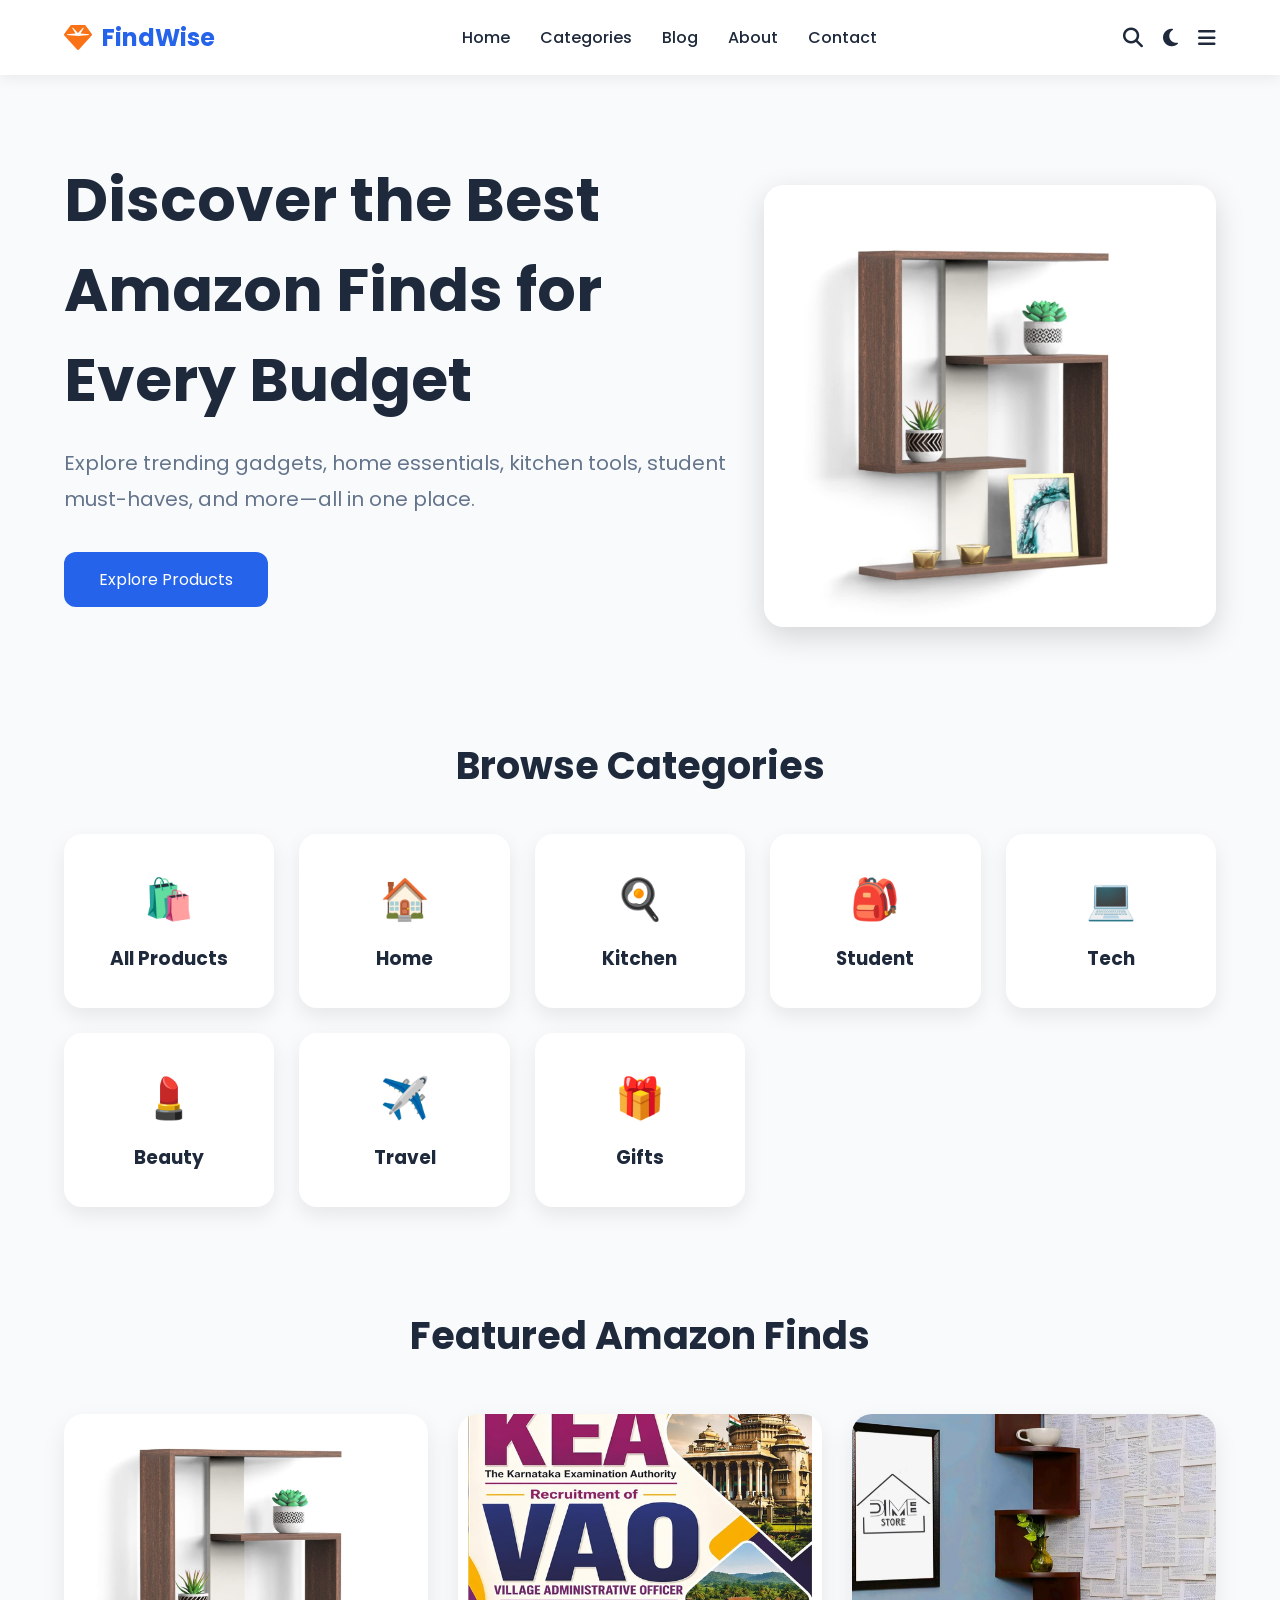
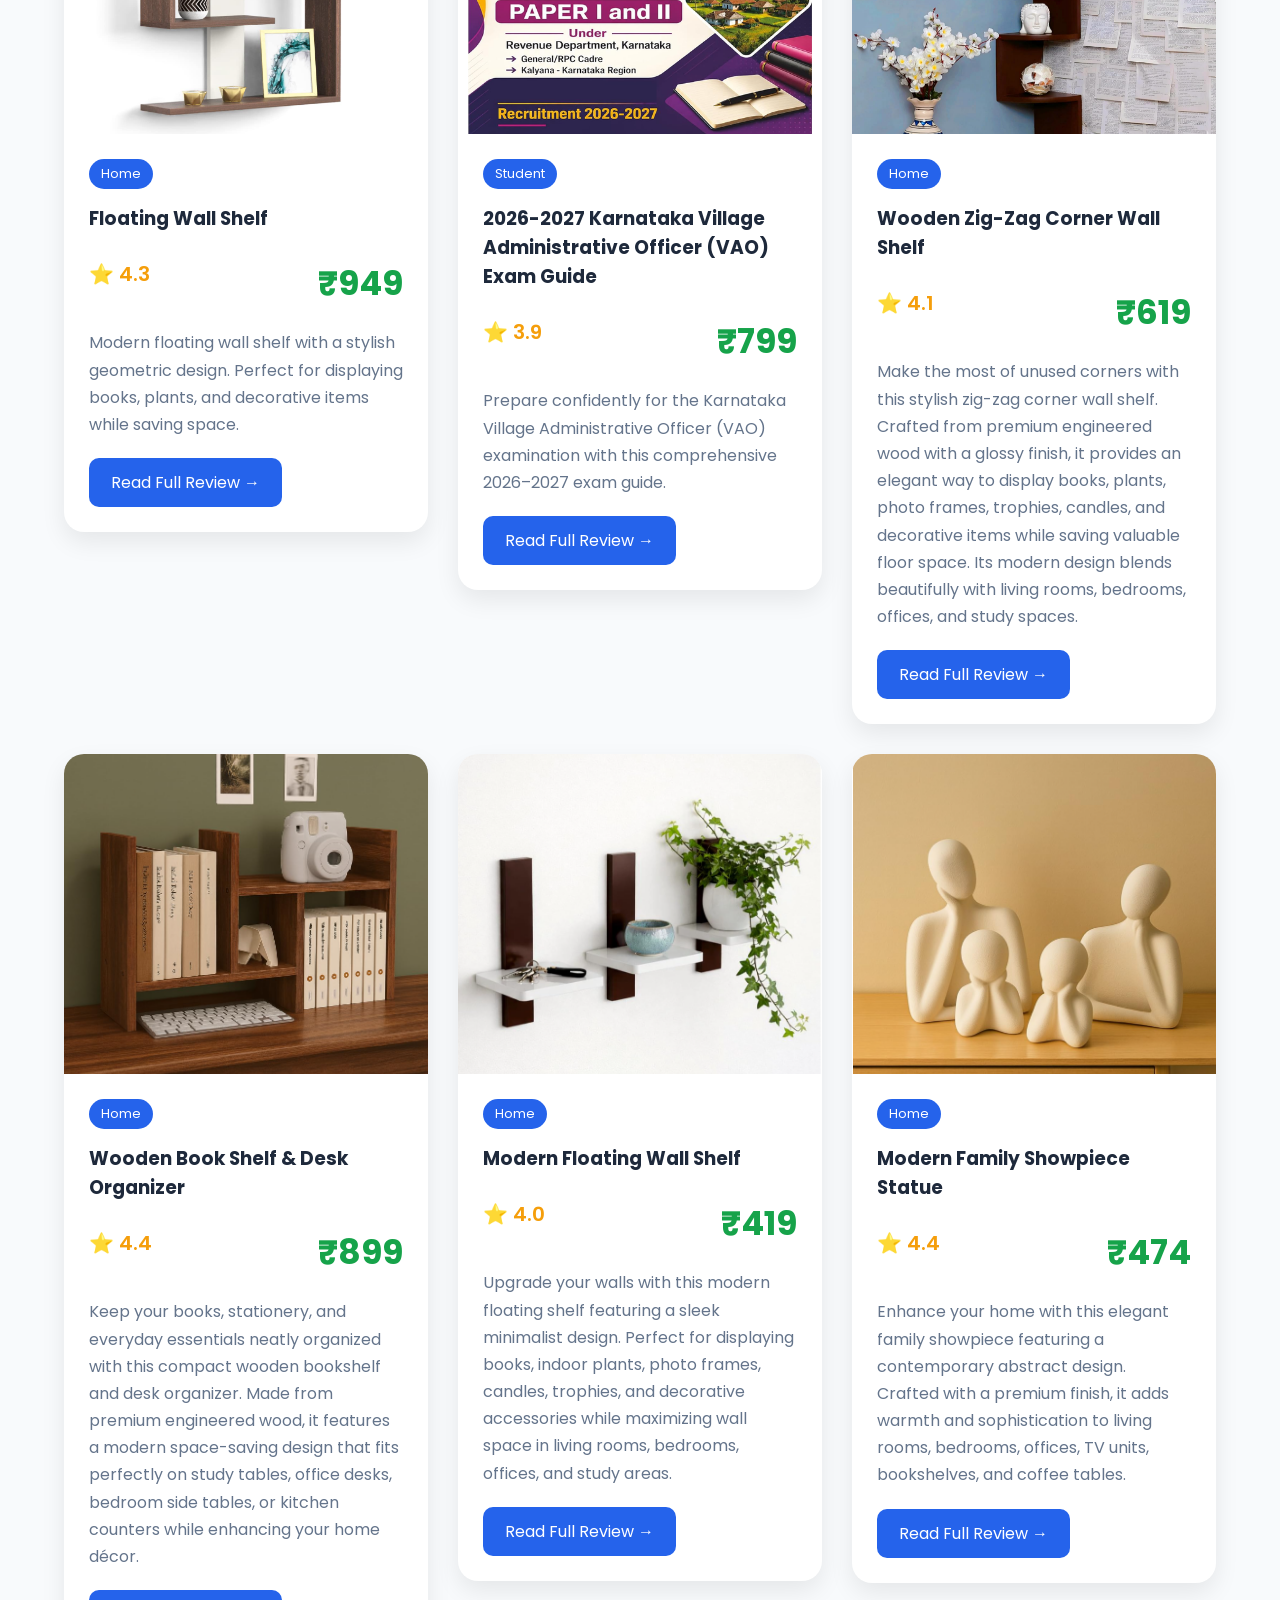
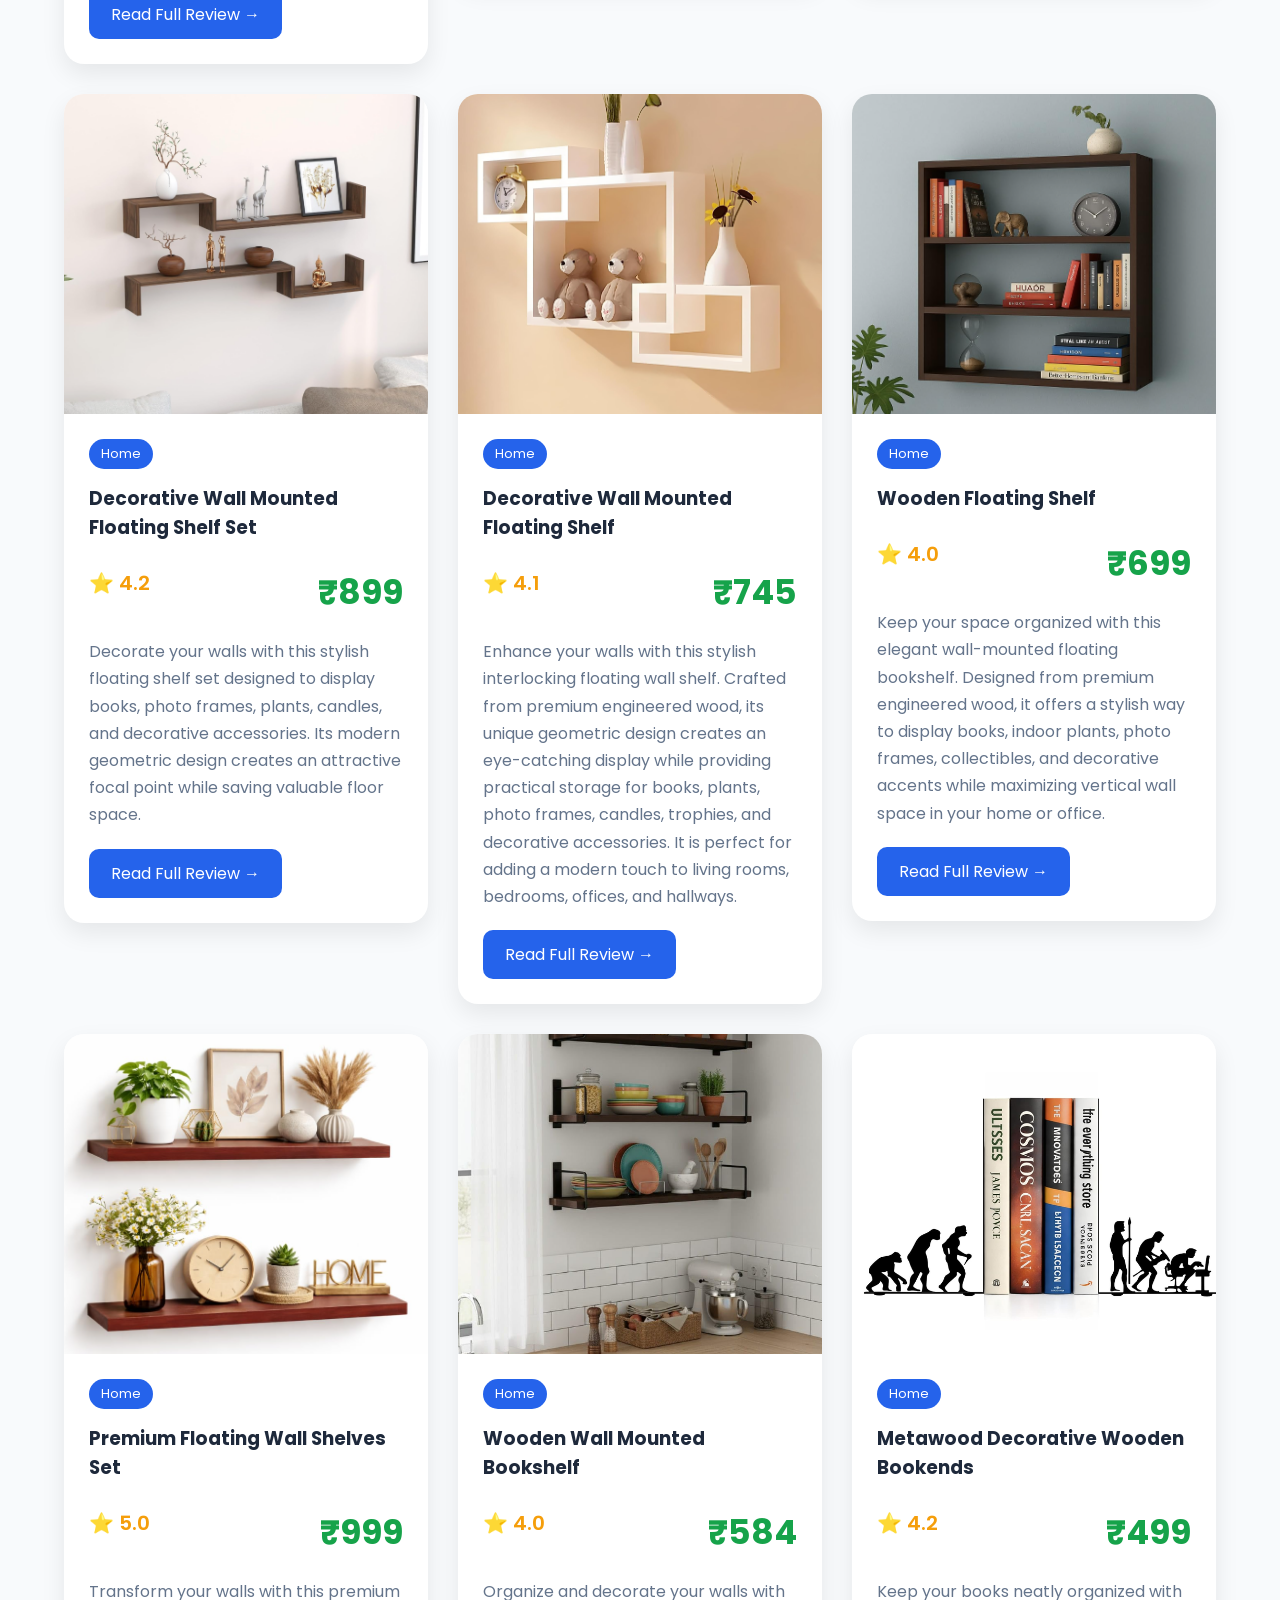
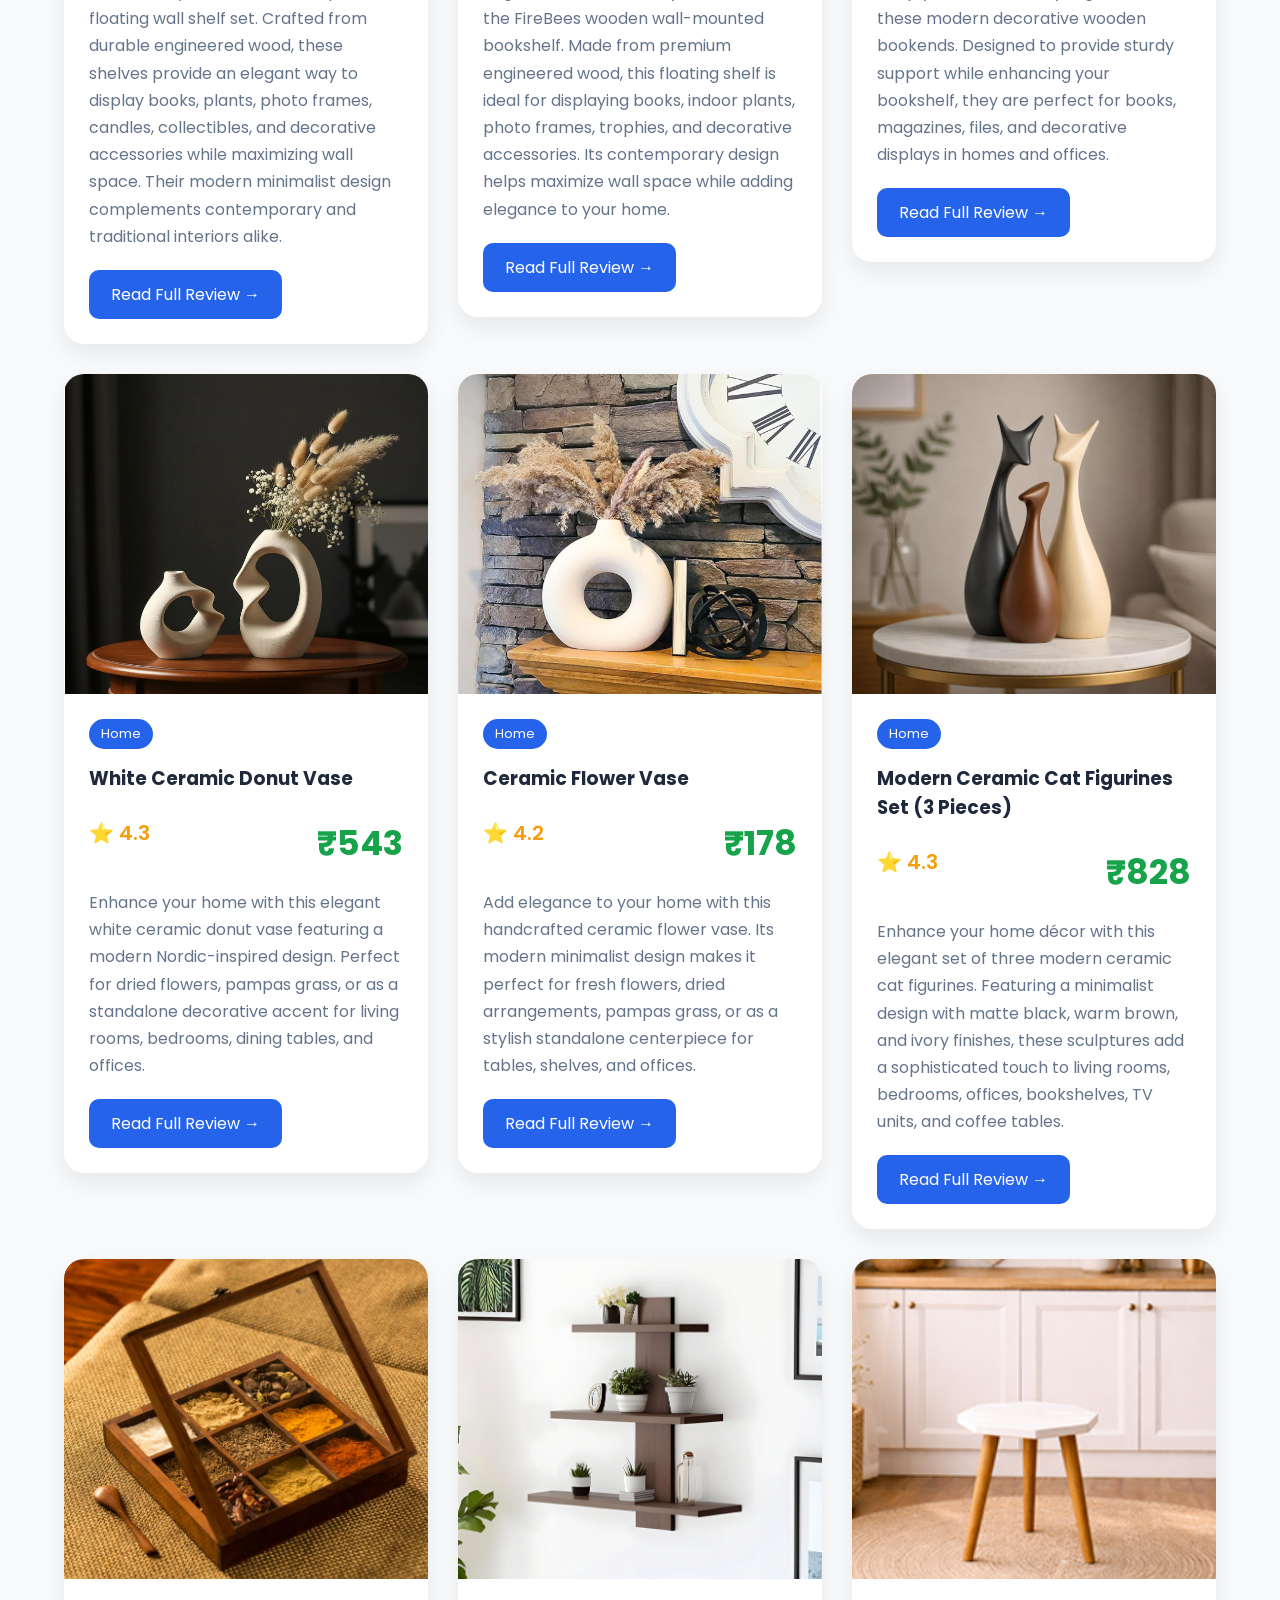
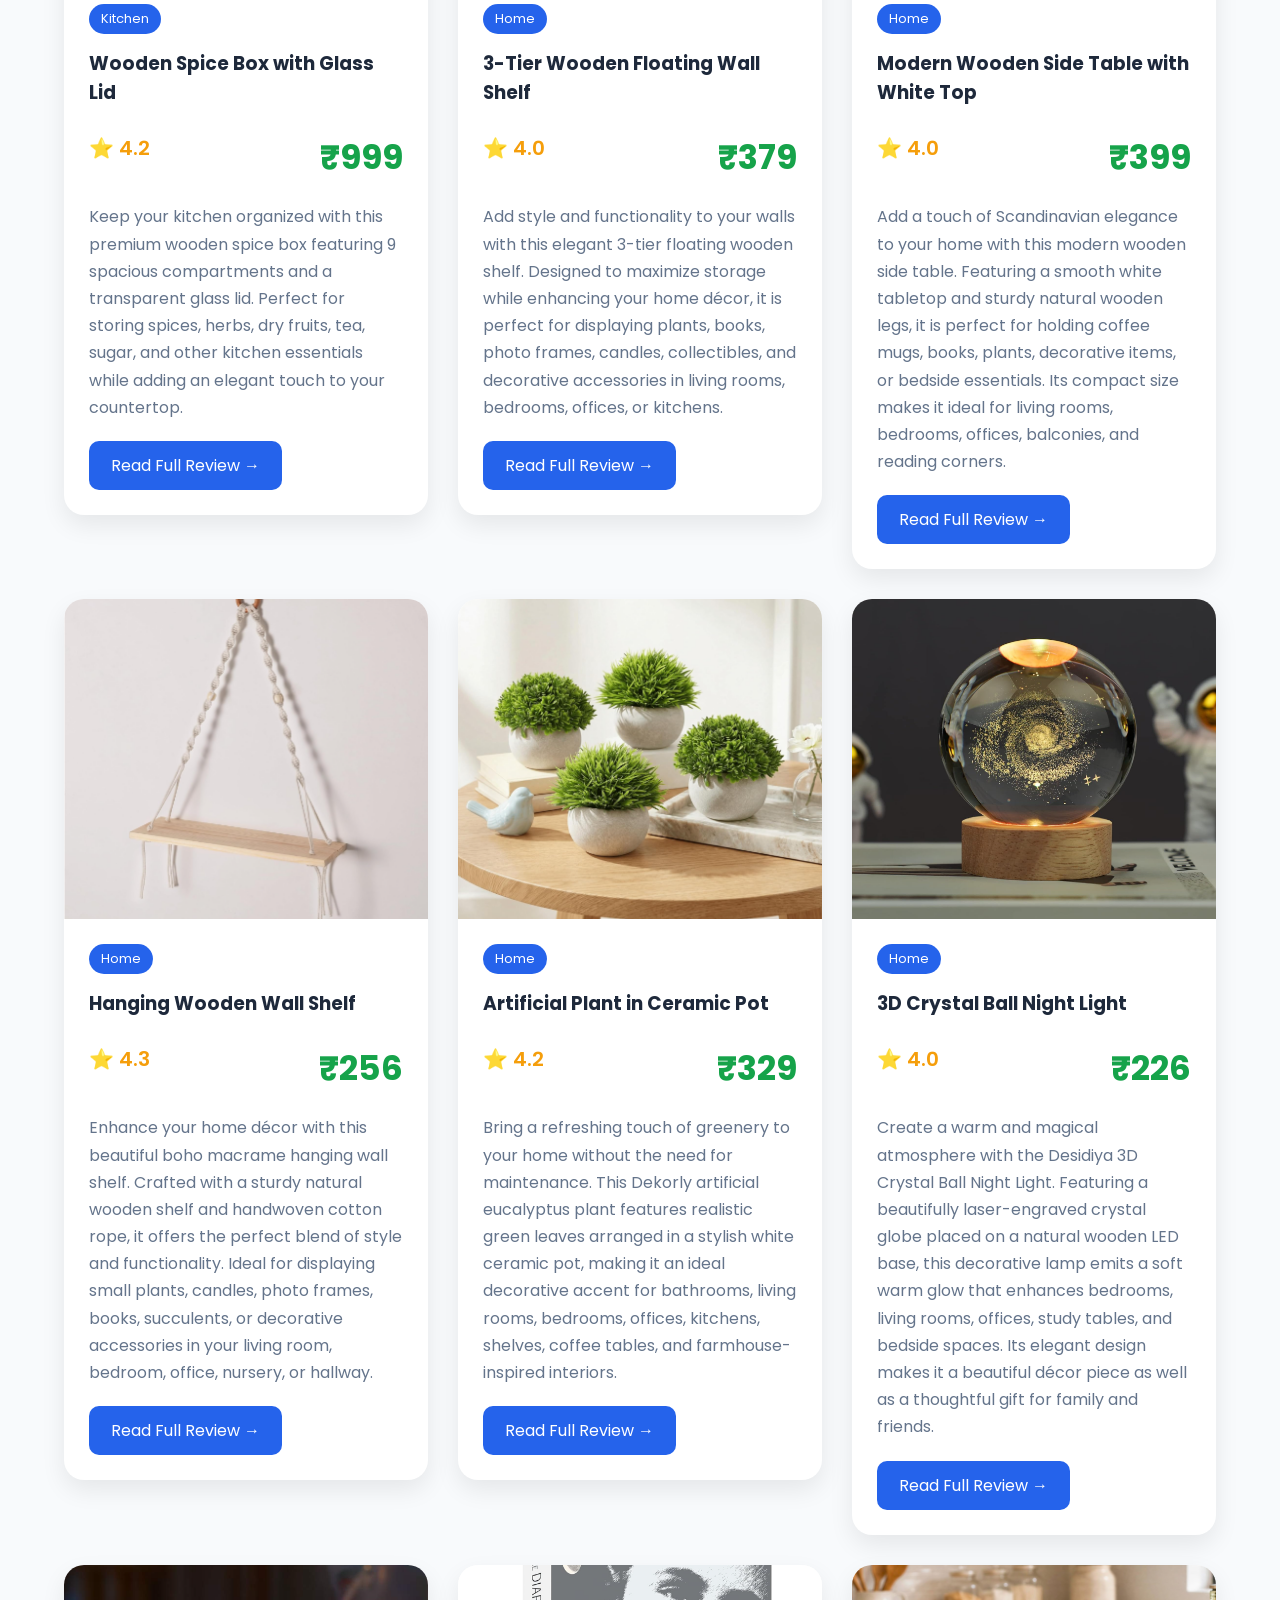
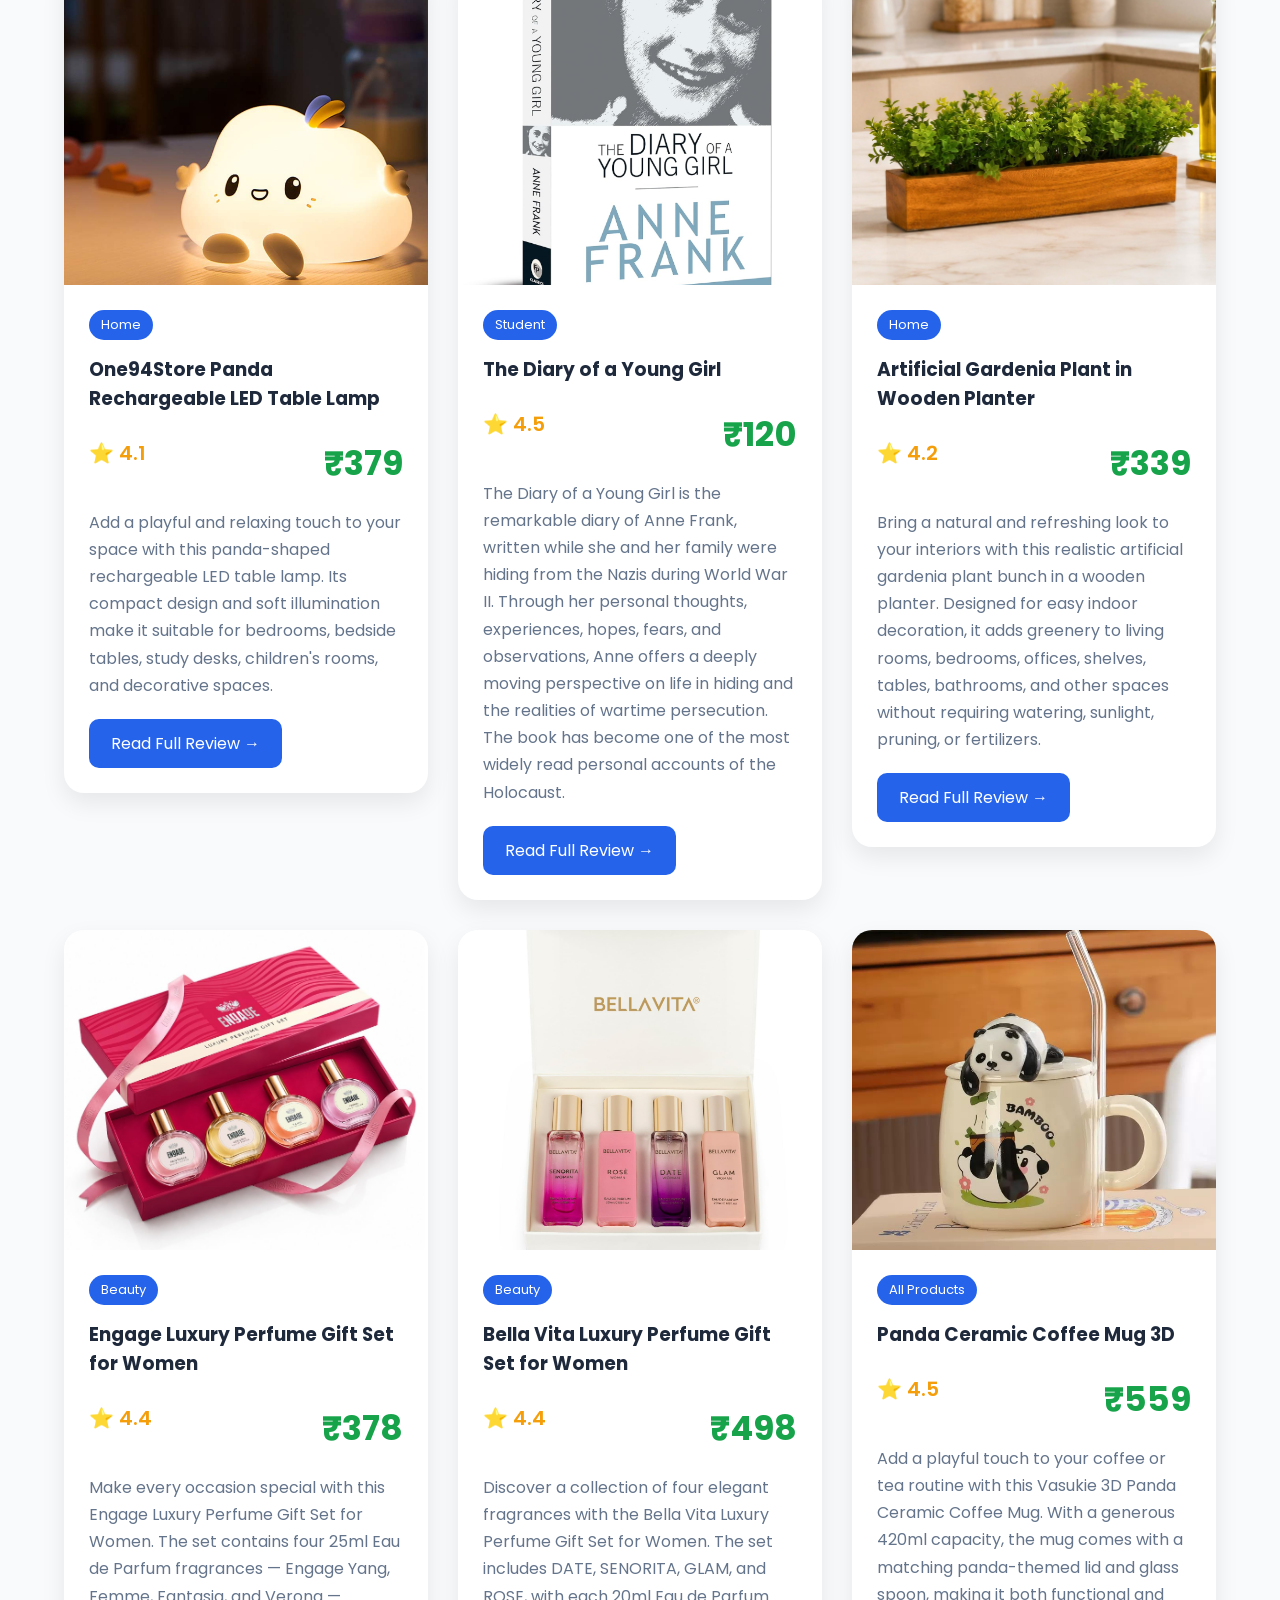
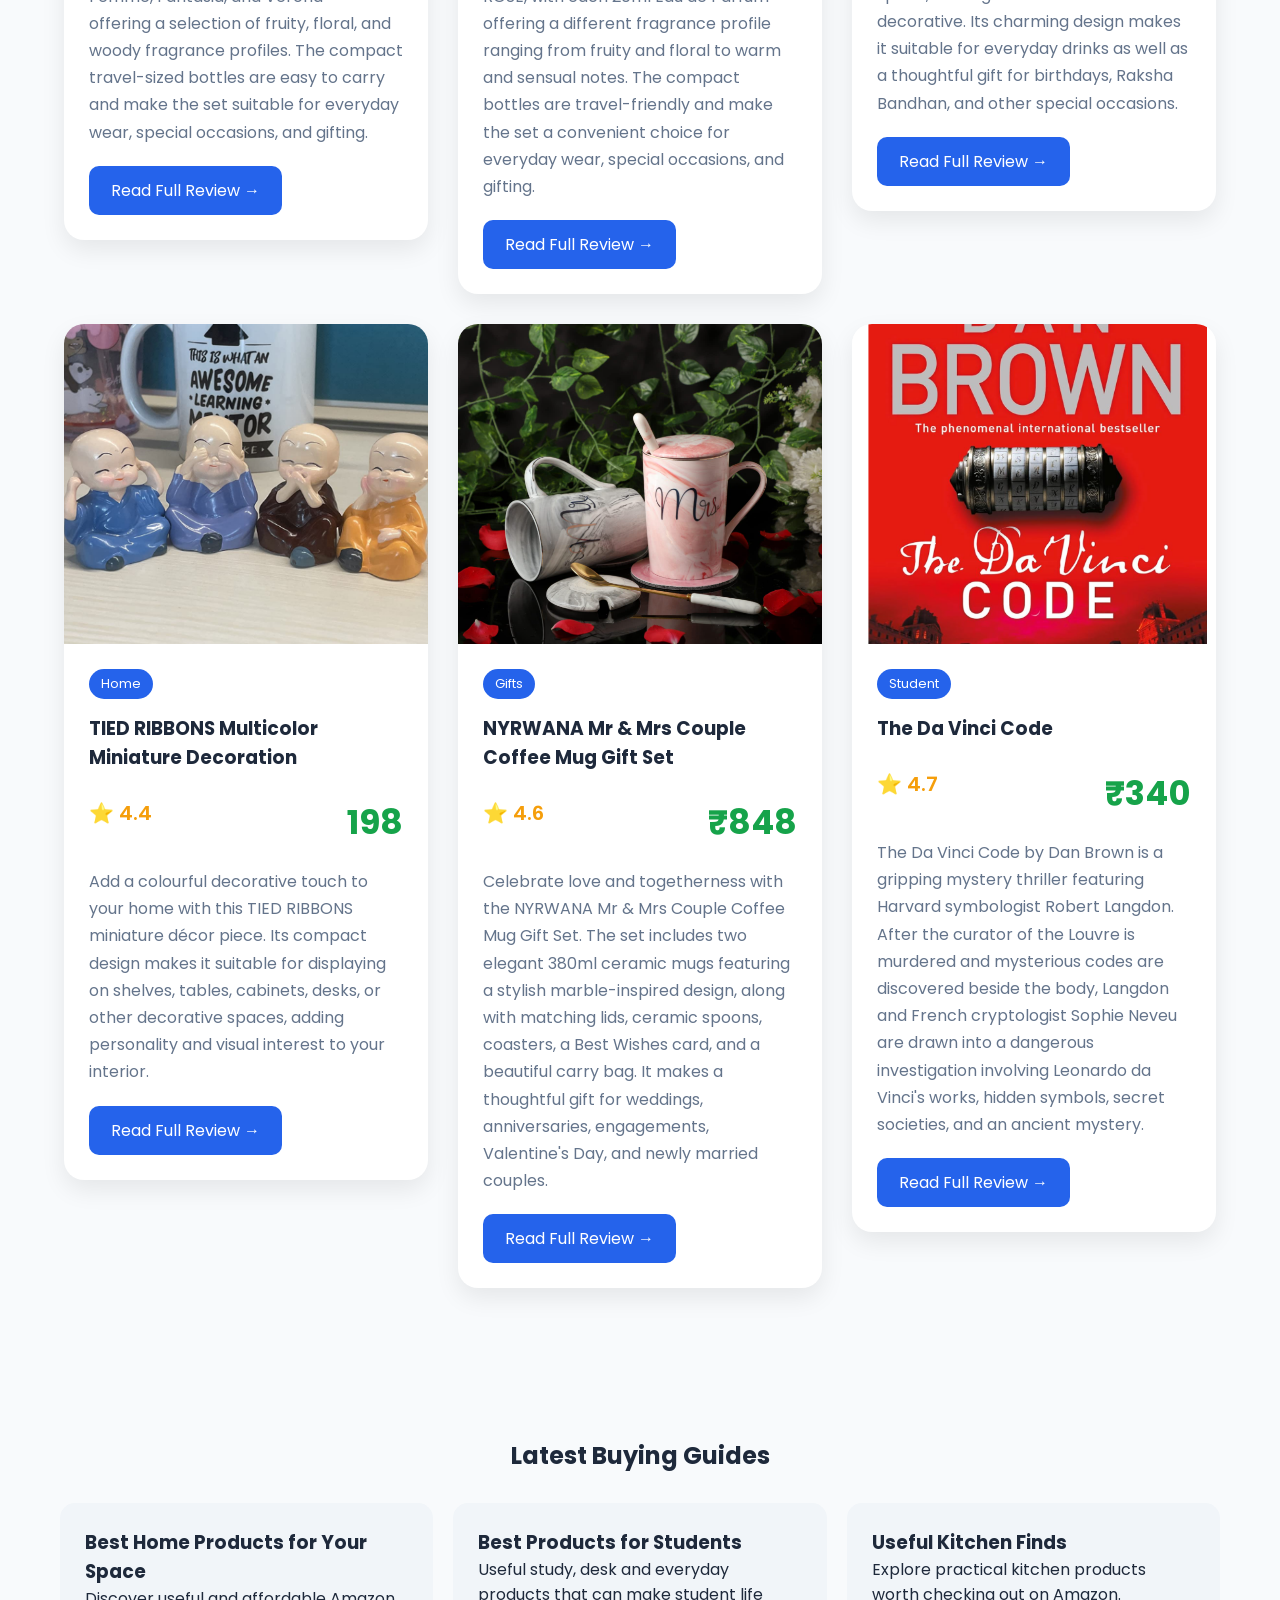
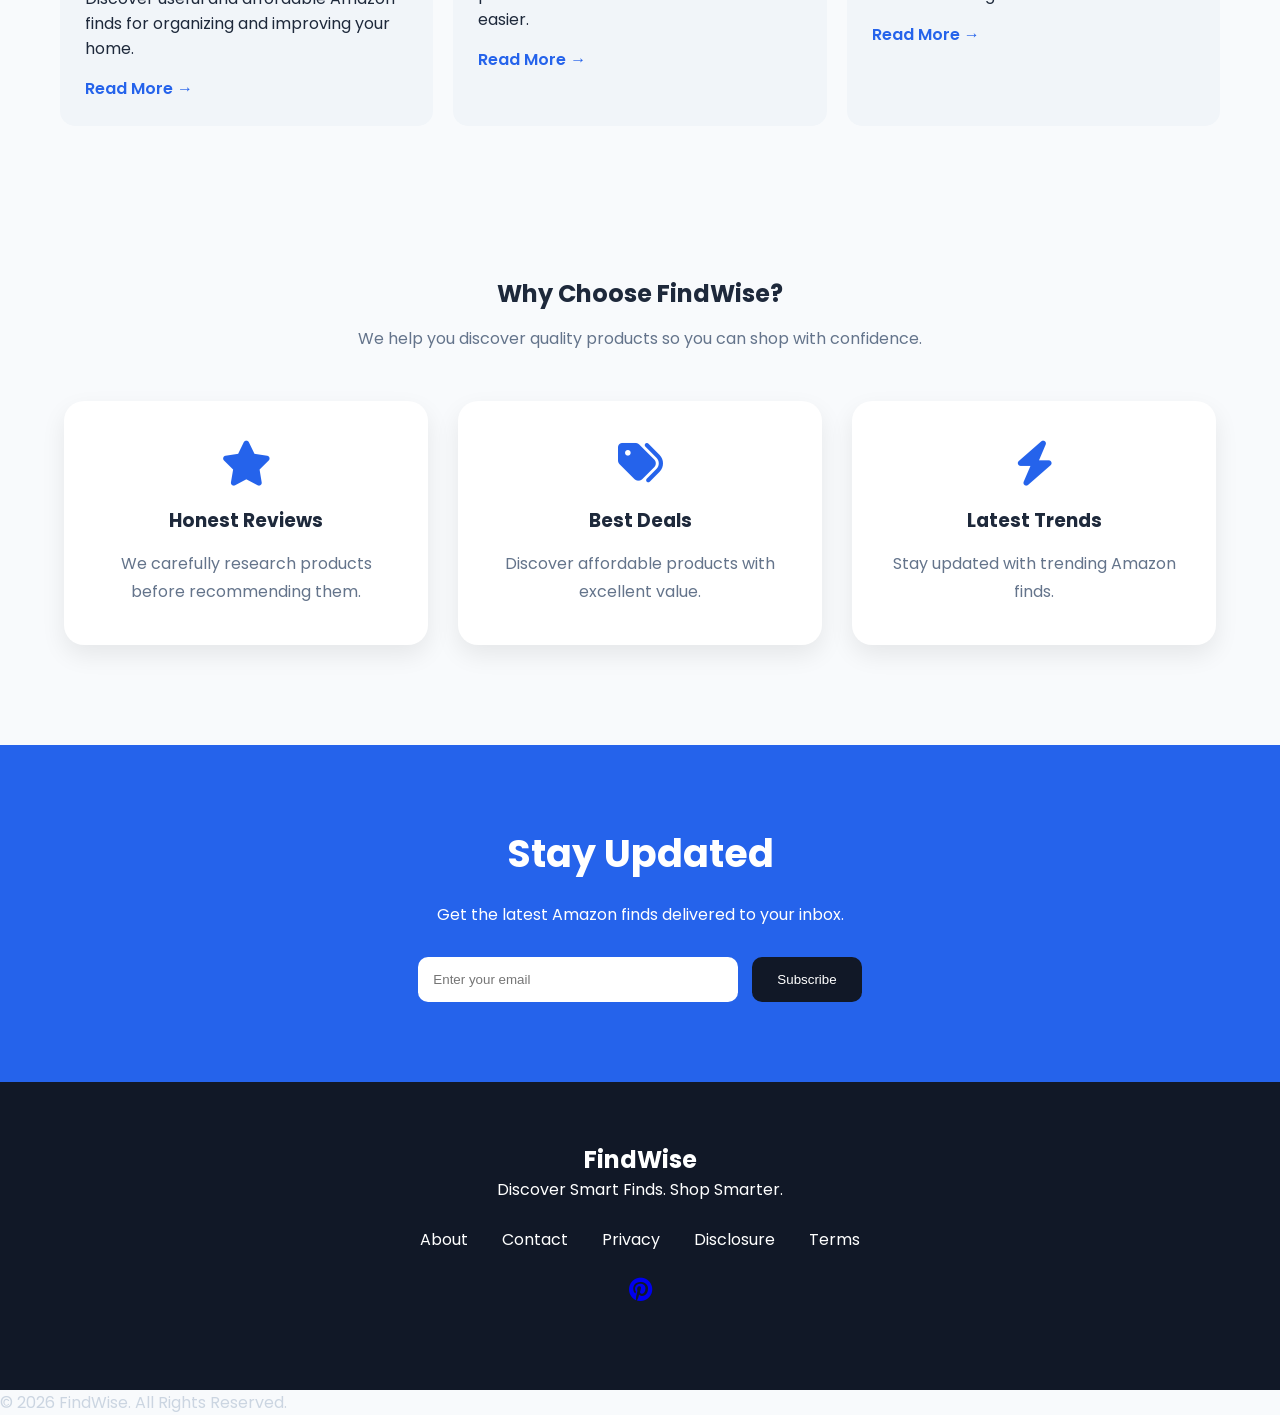
==== commit 092c7274: "Added new products" ====
--- a/index.html
+++ b/index.html
@@ -4,9 +4,9 @@
     <meta charset="UTF-8">
     <meta name="viewport" content="width=device-width, initial-scale=1.0">
 
-    <title>FindWise | Discover Smart Finds</title>
-
-    <meta name="description" content="Discover the best Amazon finds, honest reviews and buying guides.">
+    <title>FindWise | Smart Amazon Finds, Reviews & Buying Guides</title>
+
+    <meta name="description" content="Find useful Amazon products, honest reviews, smart buying guides and carefully selected finds for your home, kitchen, tech, students and everyday life.">
 
     <!-- Google Font -->
     <link href="https://fonts.googleapis.com/css2?family=Poppins:wght@300;400;500;600;700&display=swap" rel="stylesheet">
@@ -67,6 +67,10 @@
         id="searchInput"
         placeholder="Search products or articles...">
 
+    <button id="searchSubmit" type="button">
+        Search
+    </button>
+
 </div>
 
 <!-- ================= HERO ================= -->
@@ -181,7 +185,7 @@
                 Discover useful and affordable Amazon finds
                 for organizing and improving your home.
             </p>
-            <a href="#">Read More →</a>
+           <a href="blog-home-products.html">Read More →</a>
         </article>
 
         <article class="blog-card">
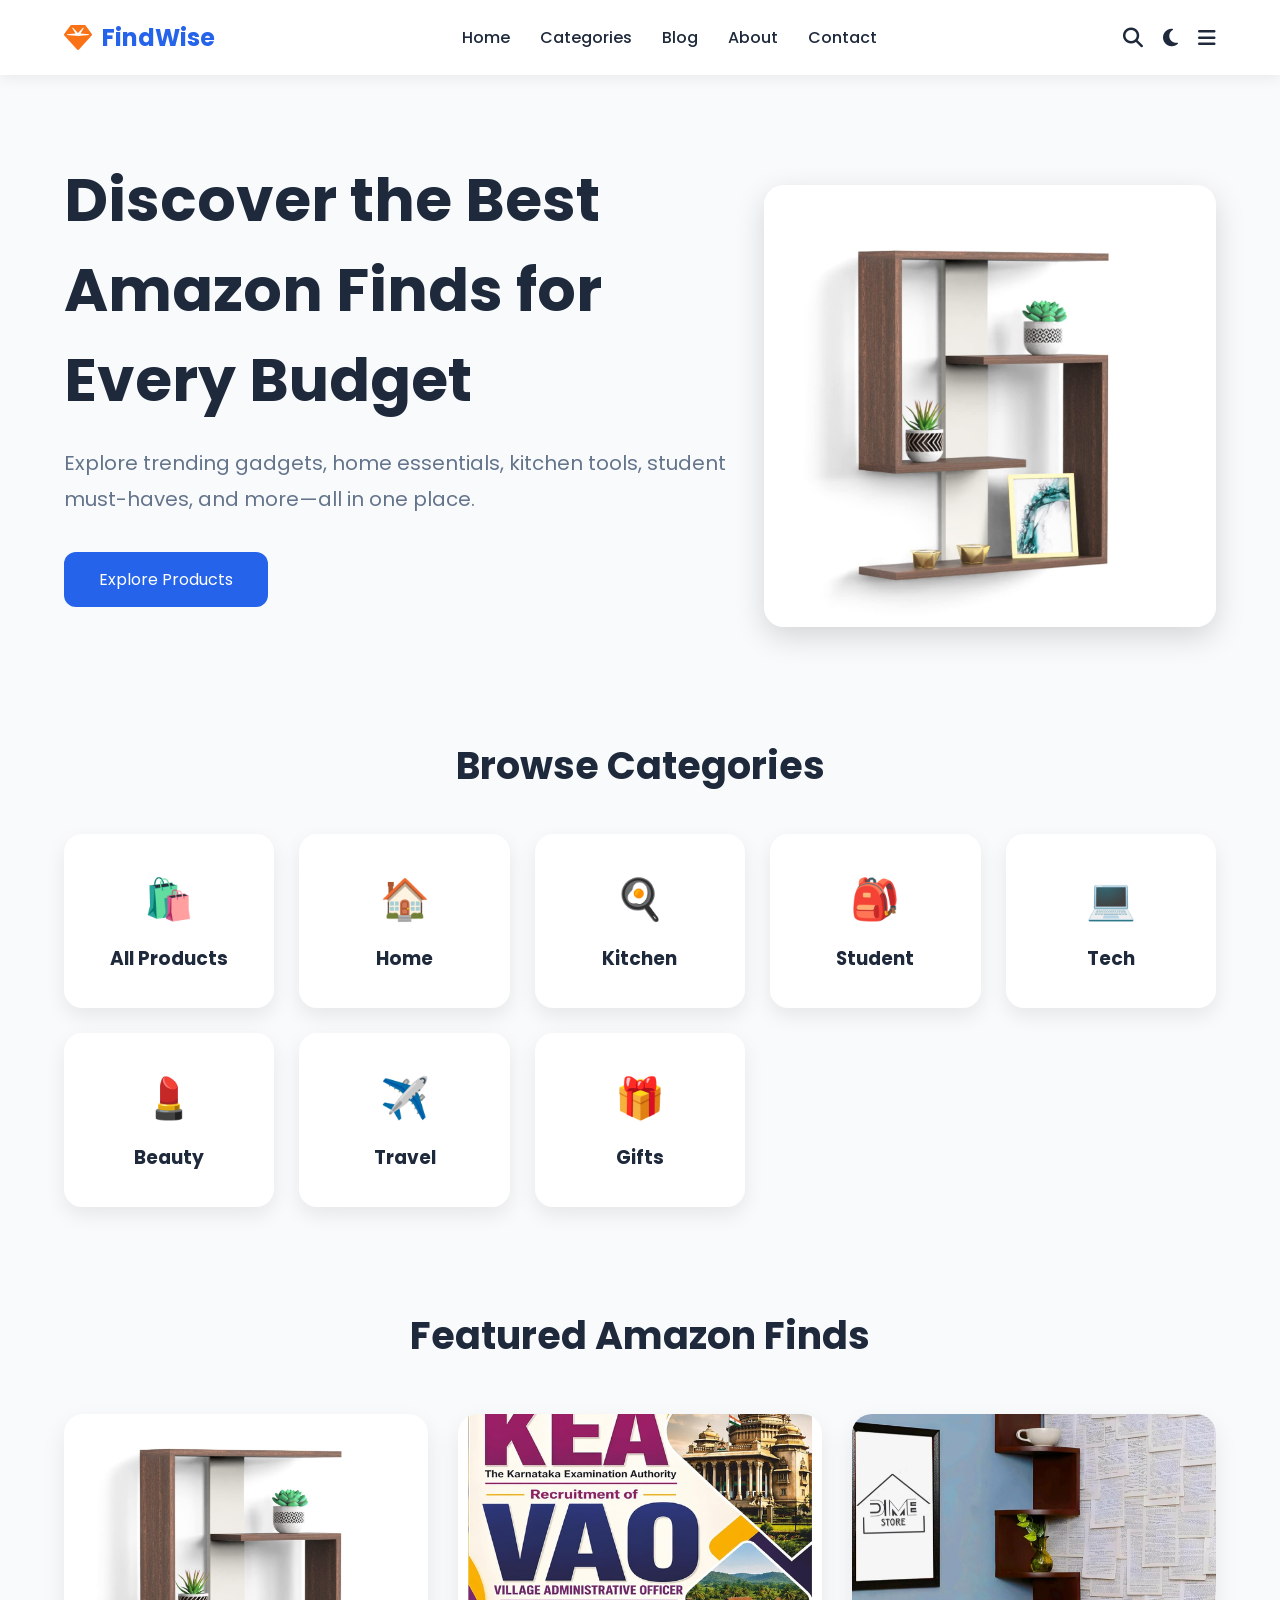
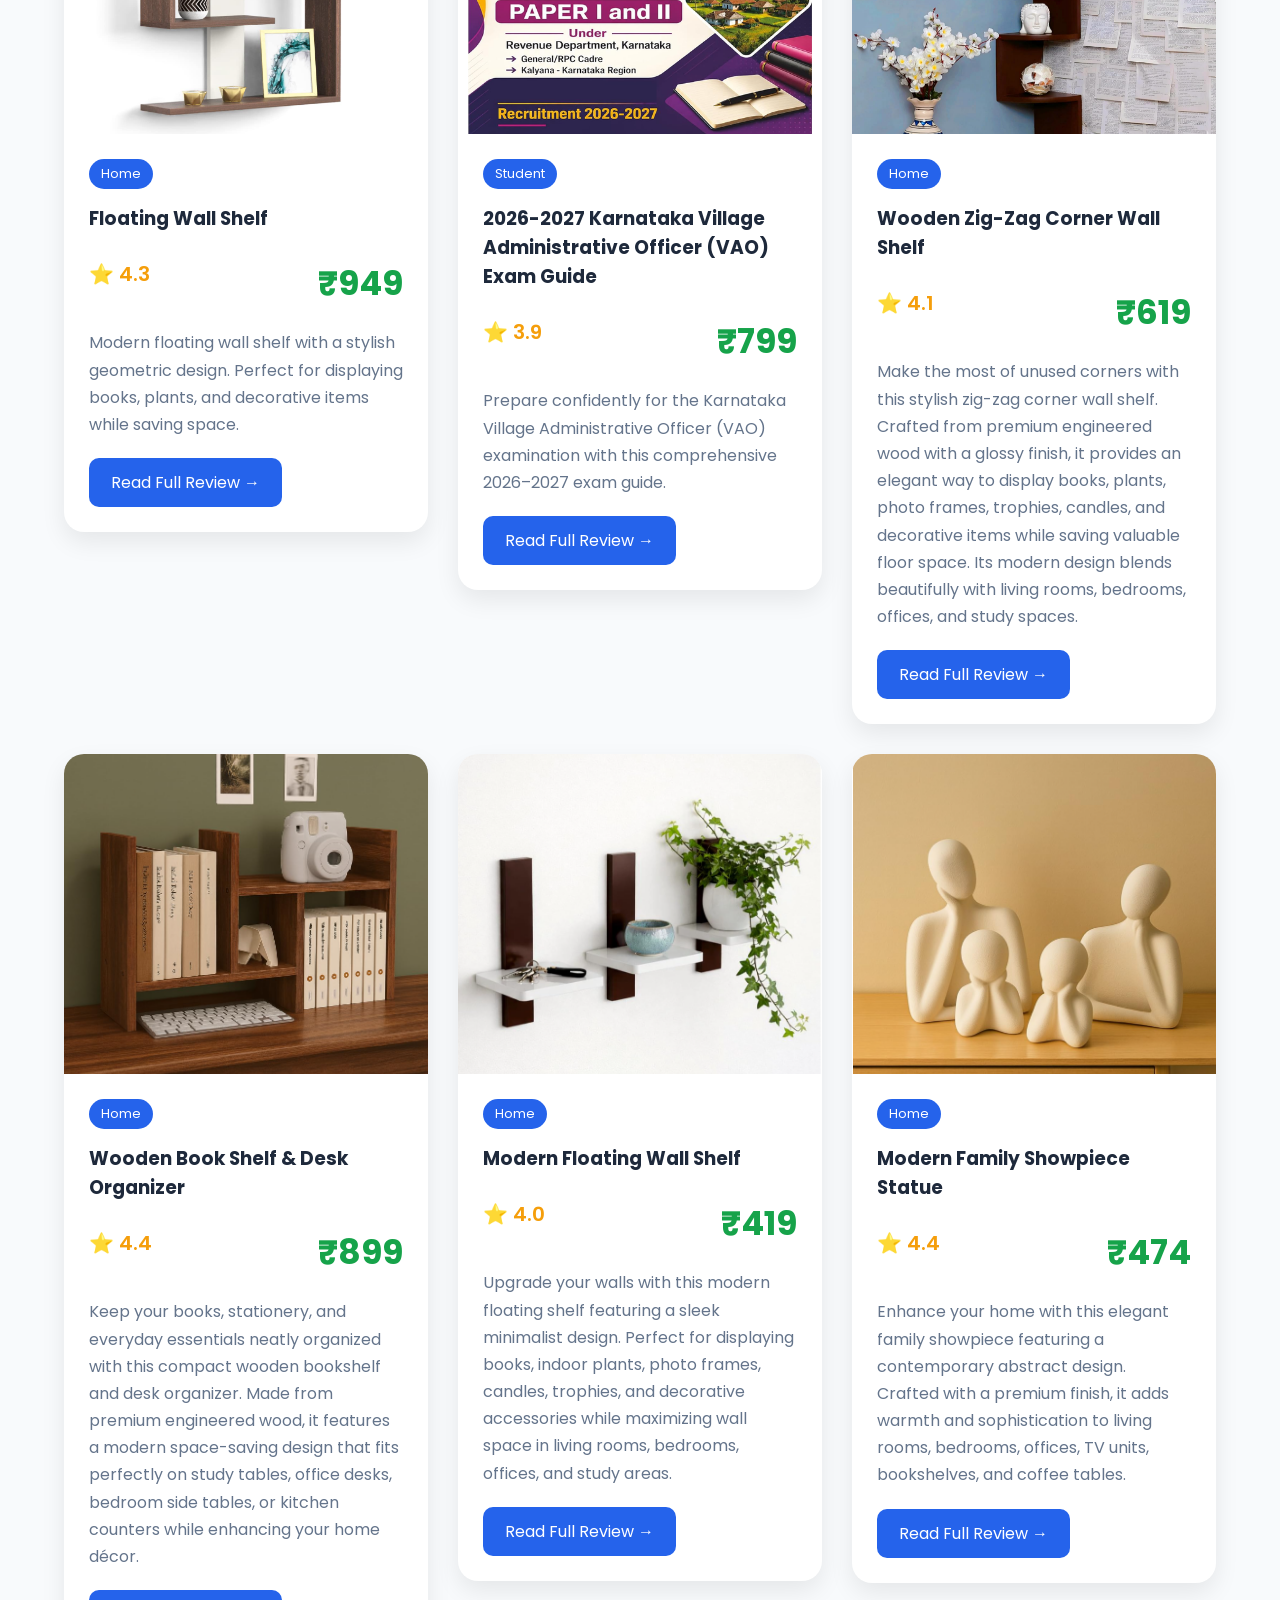
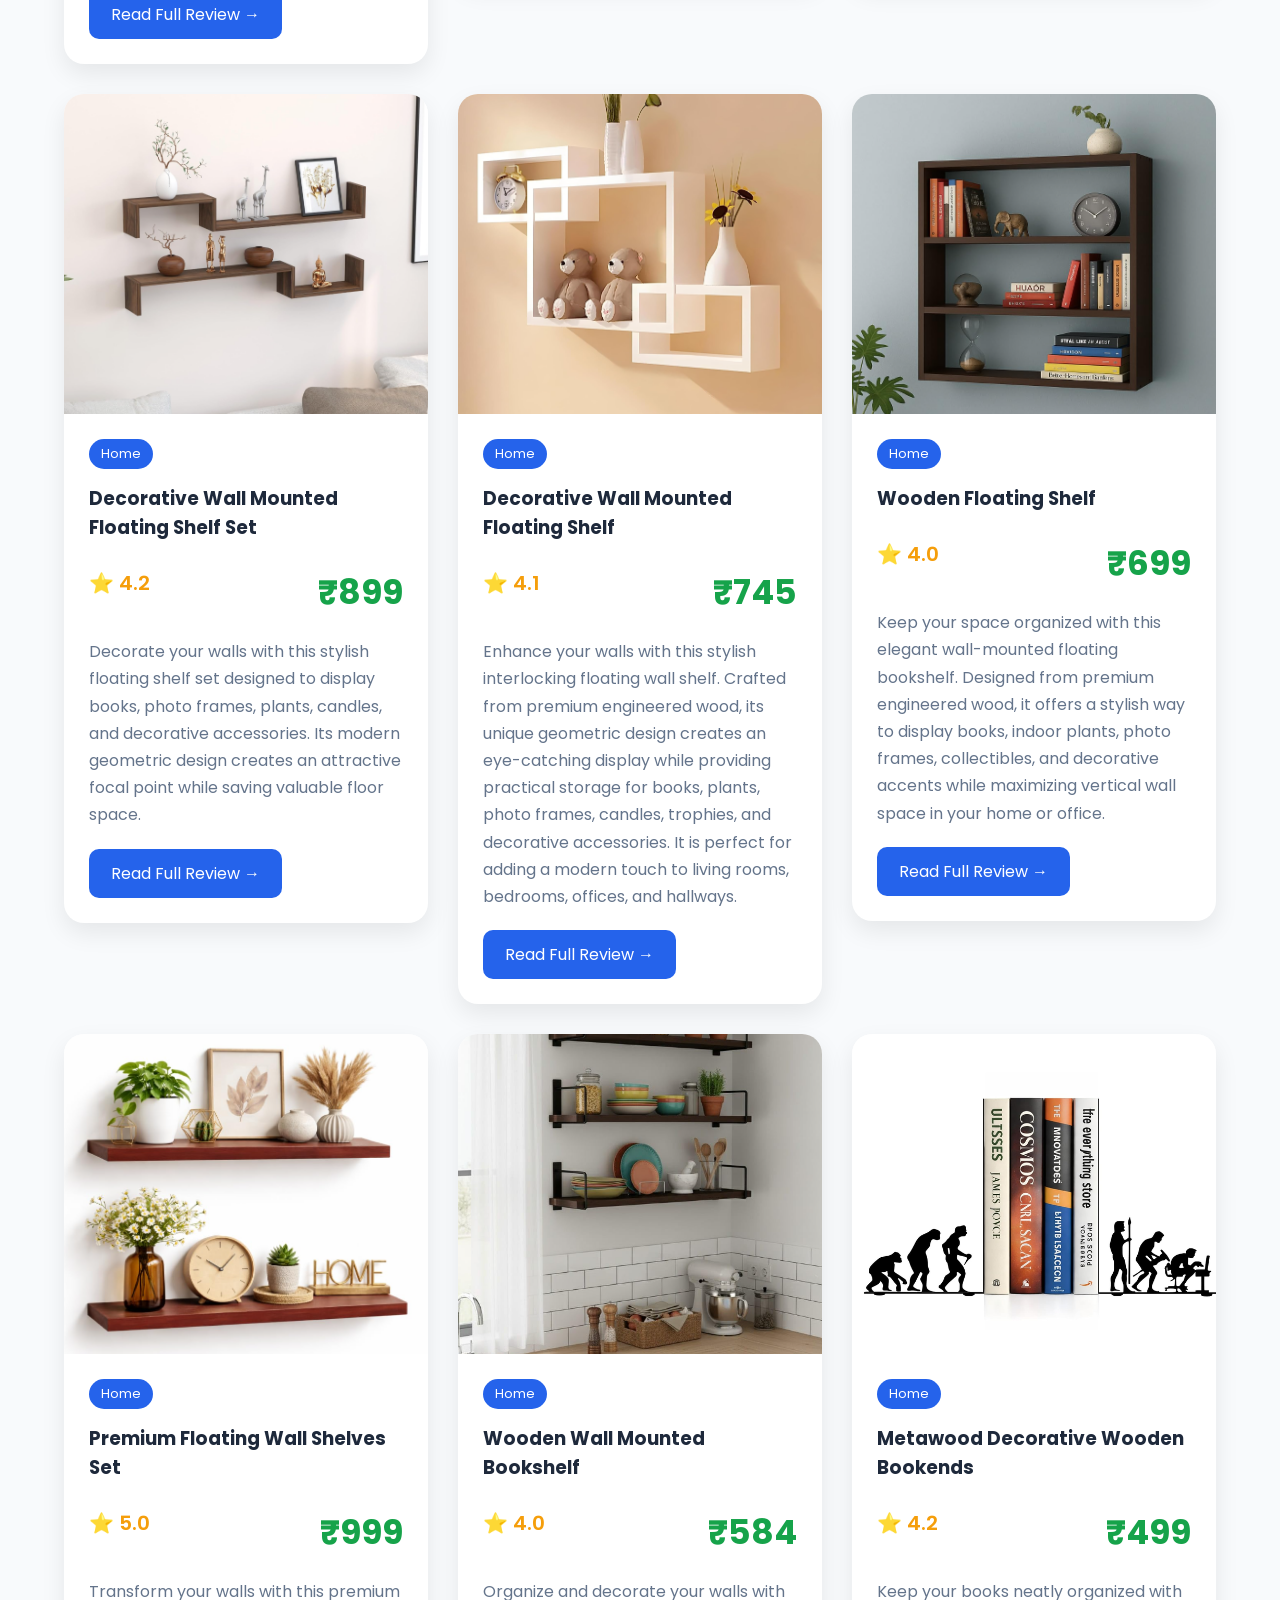
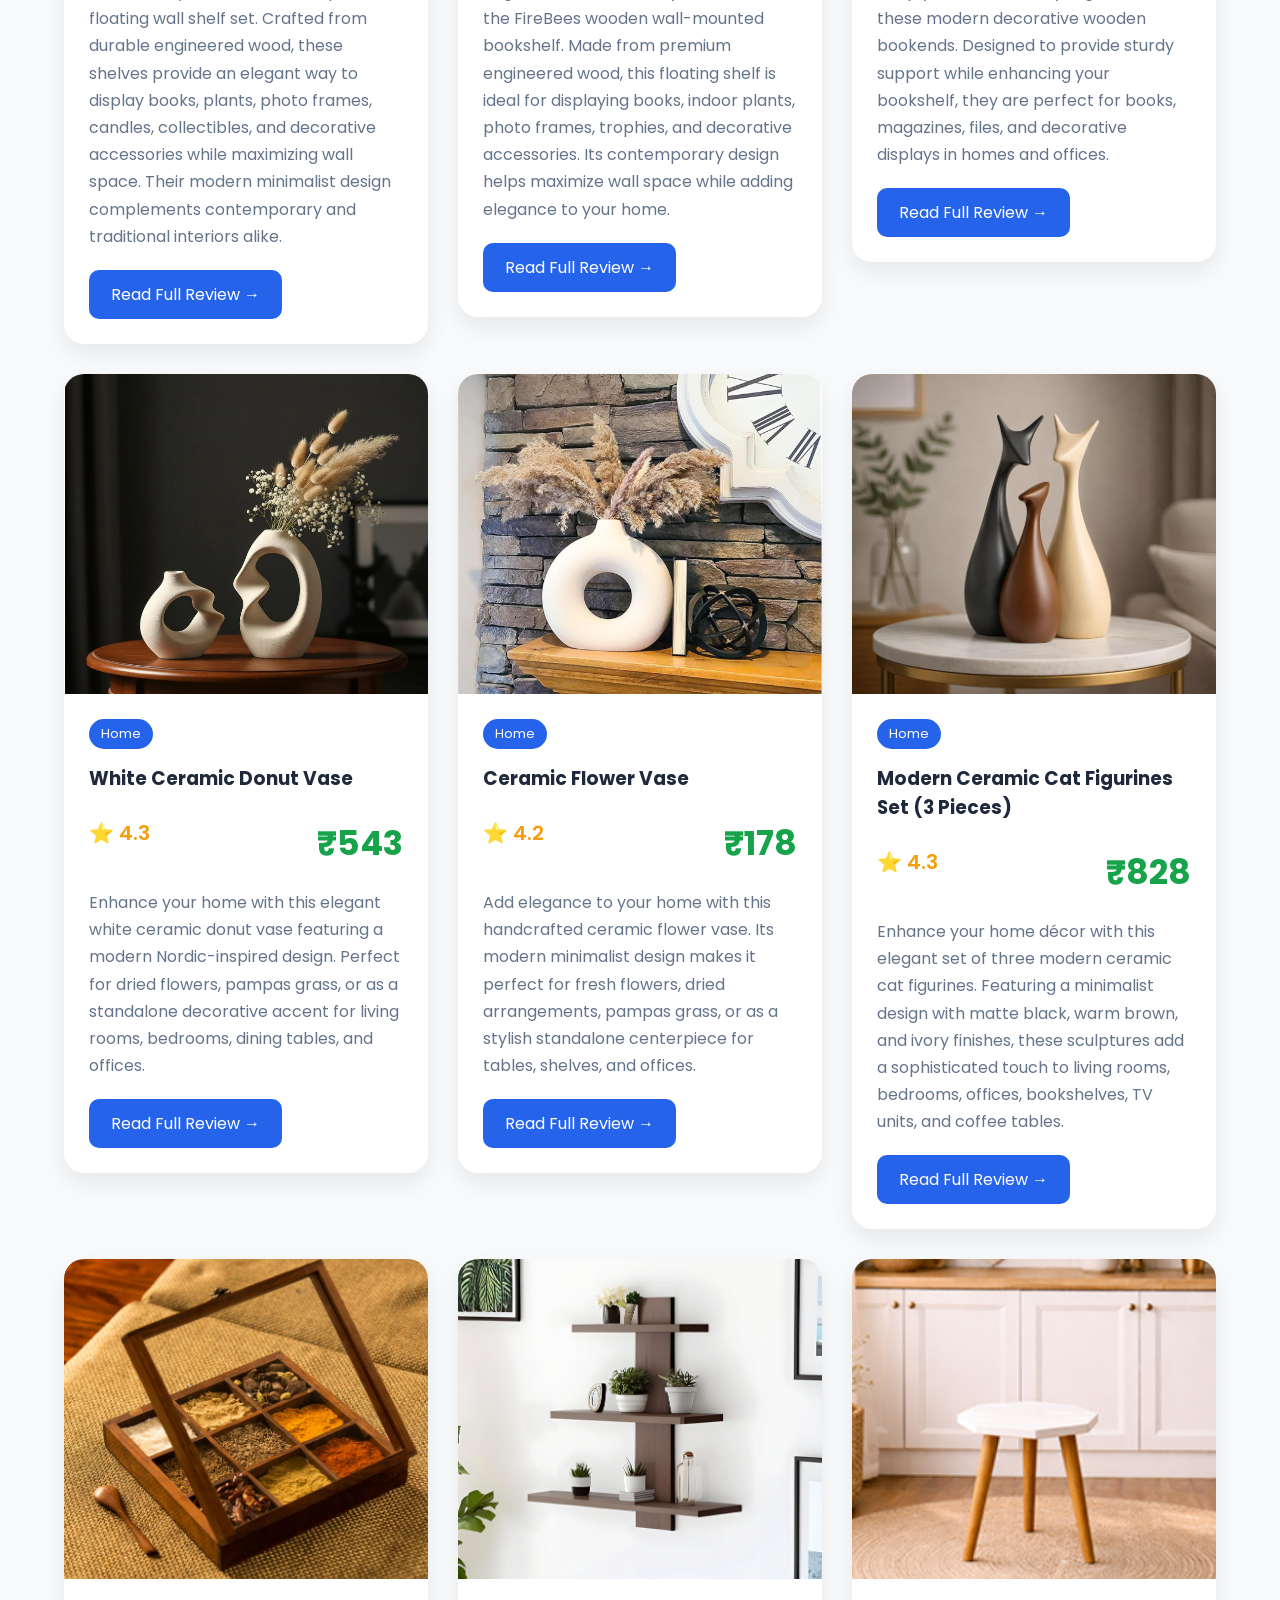
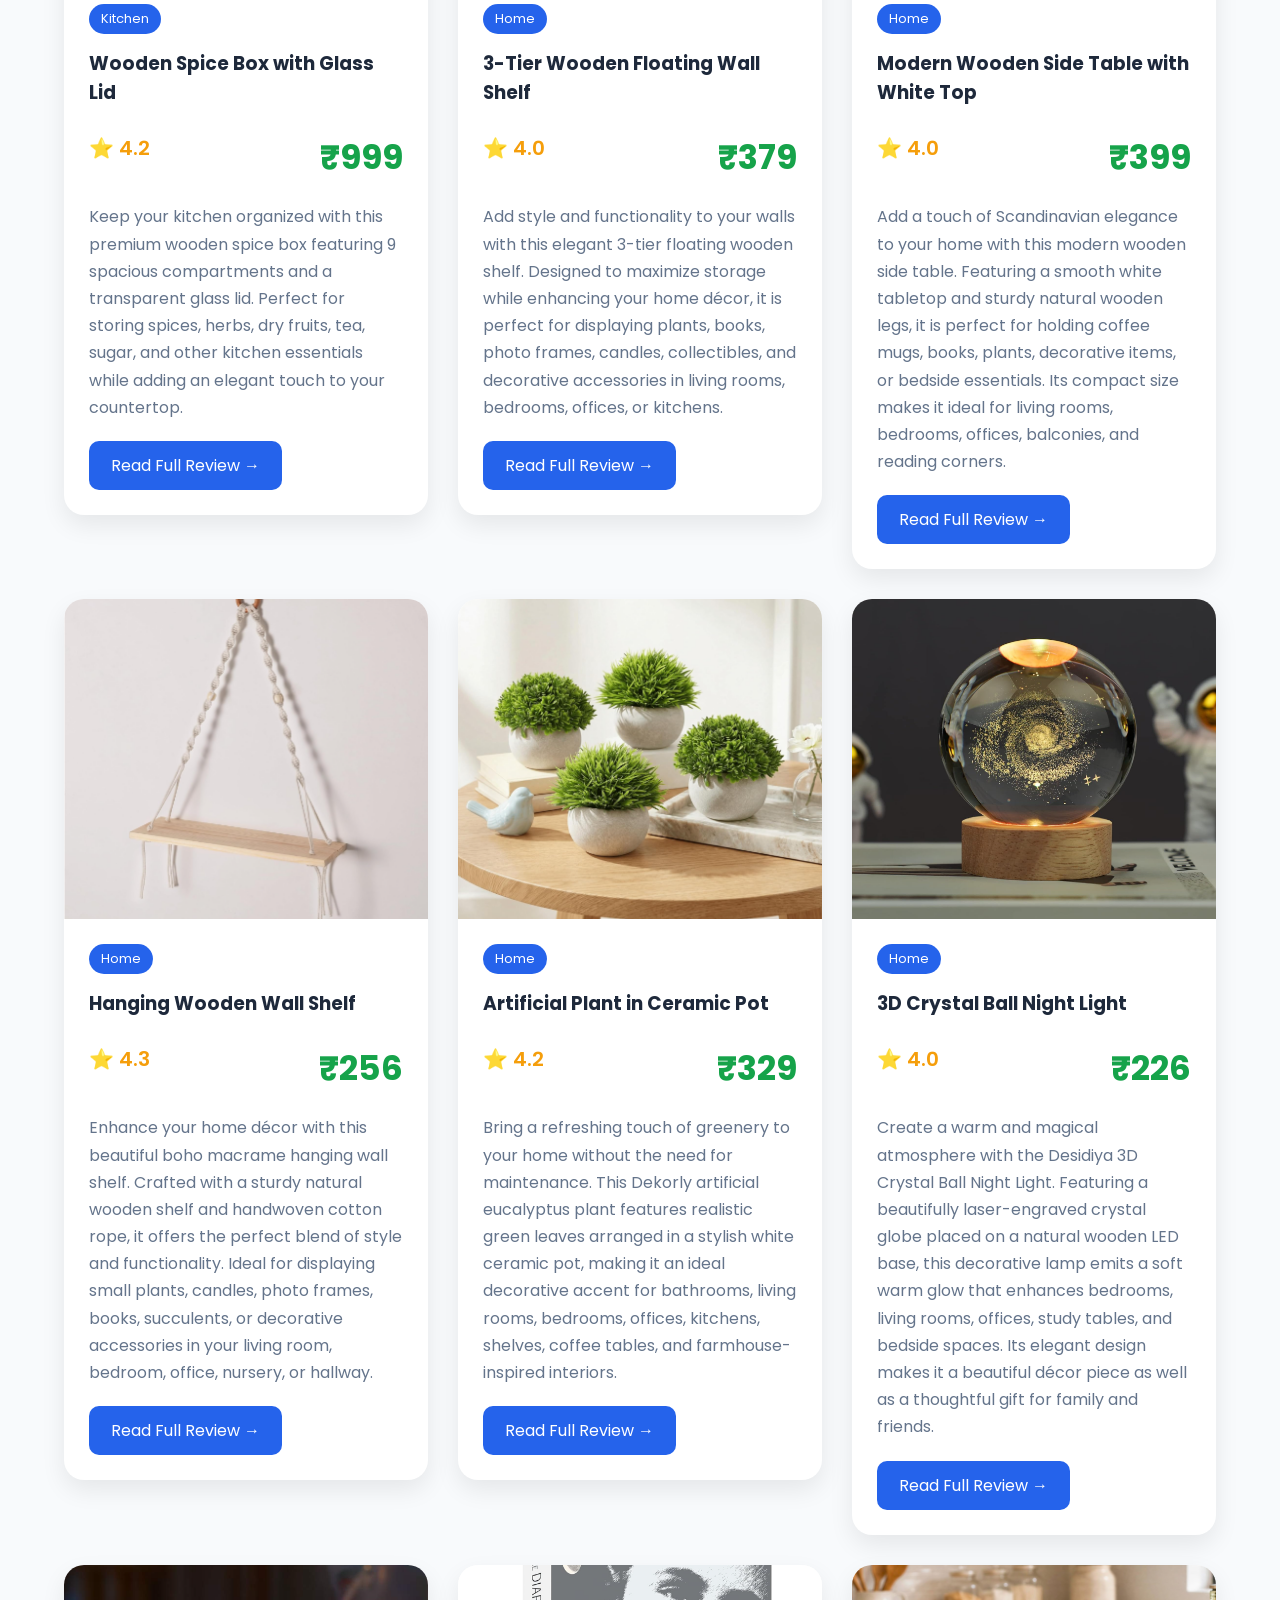
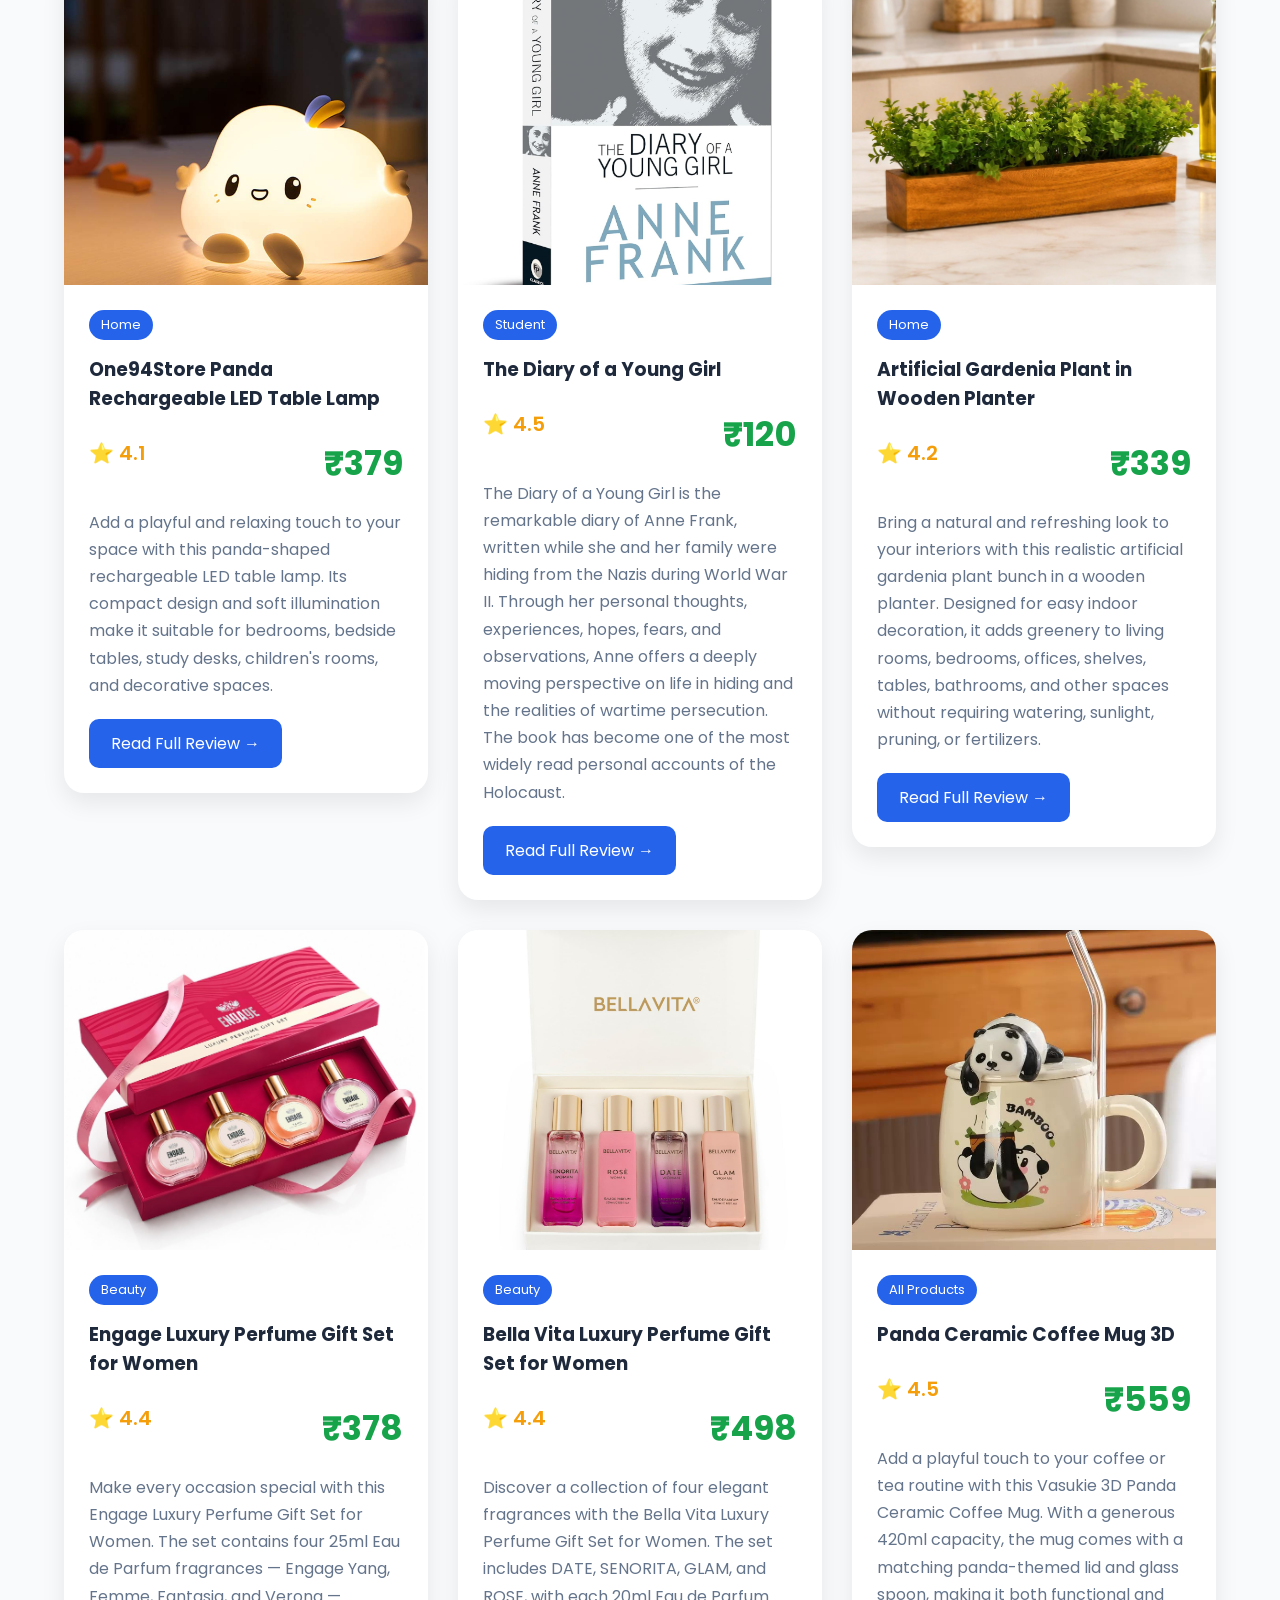
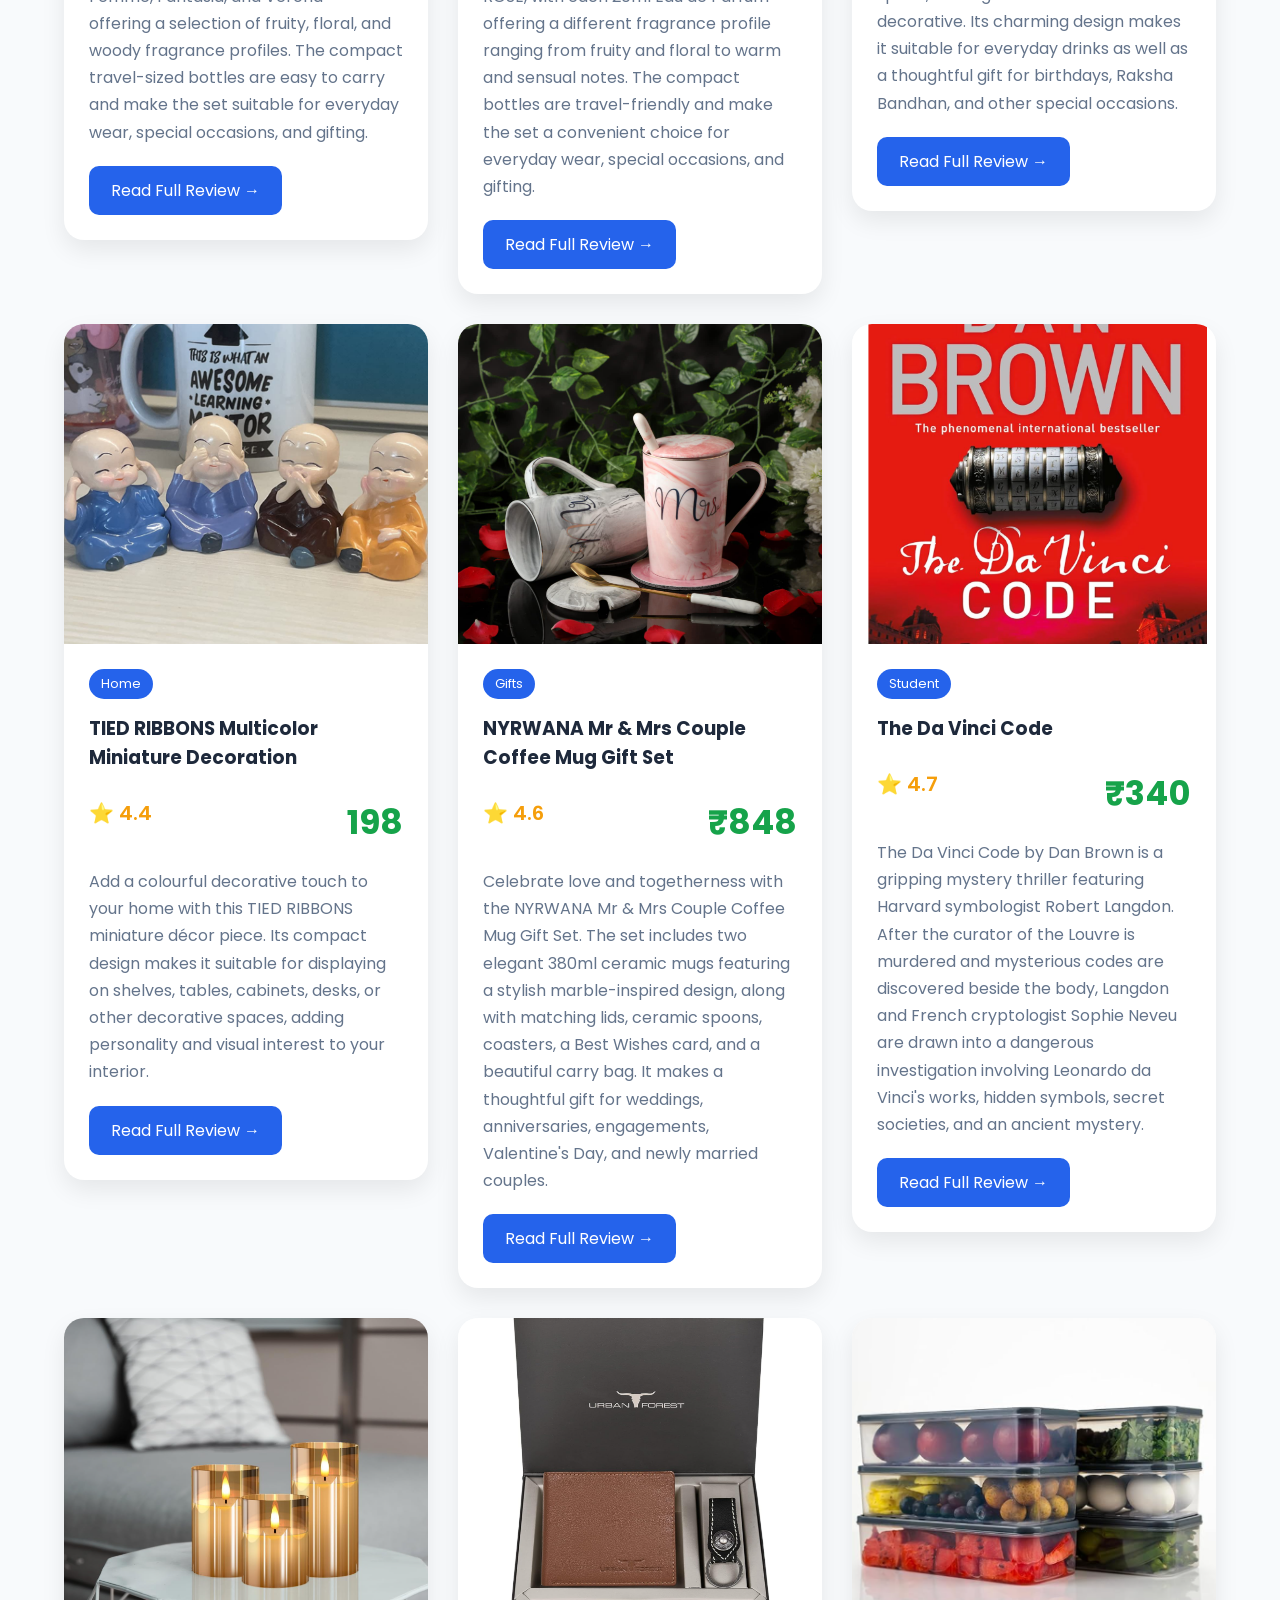
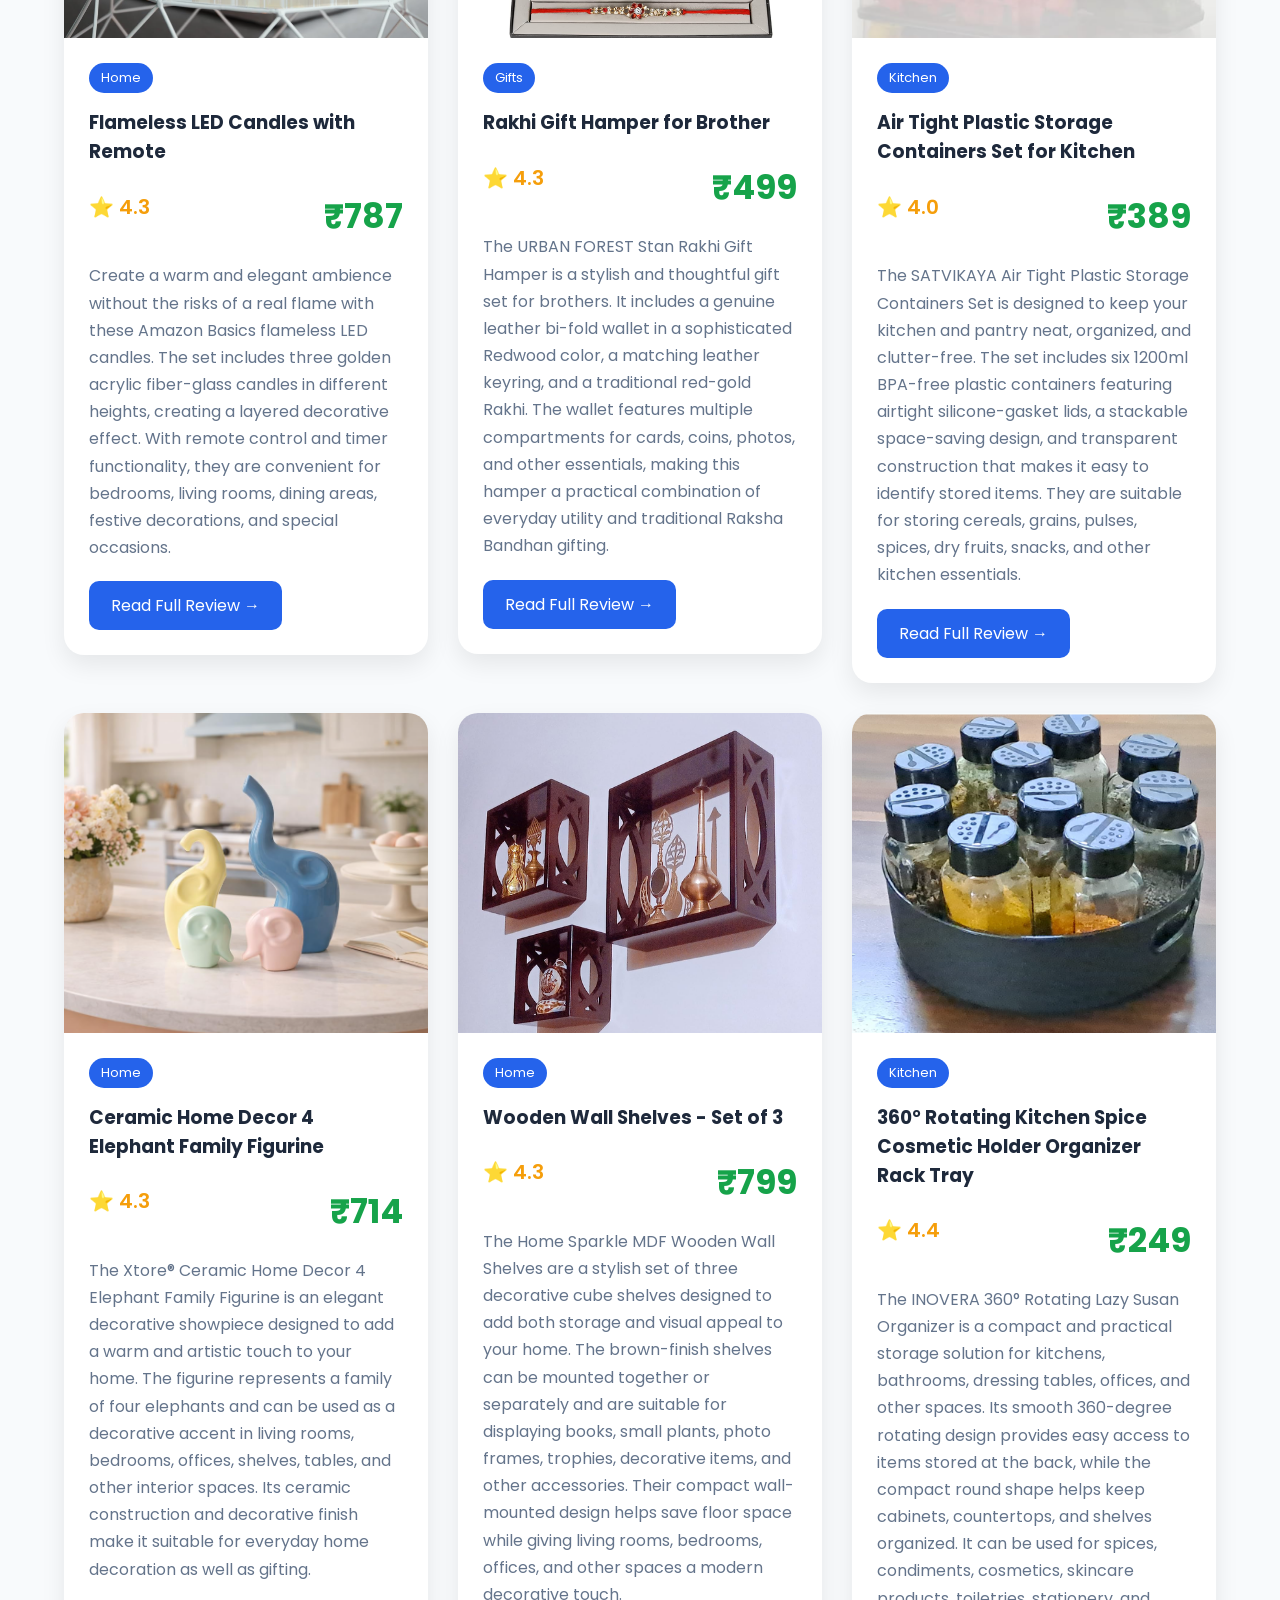
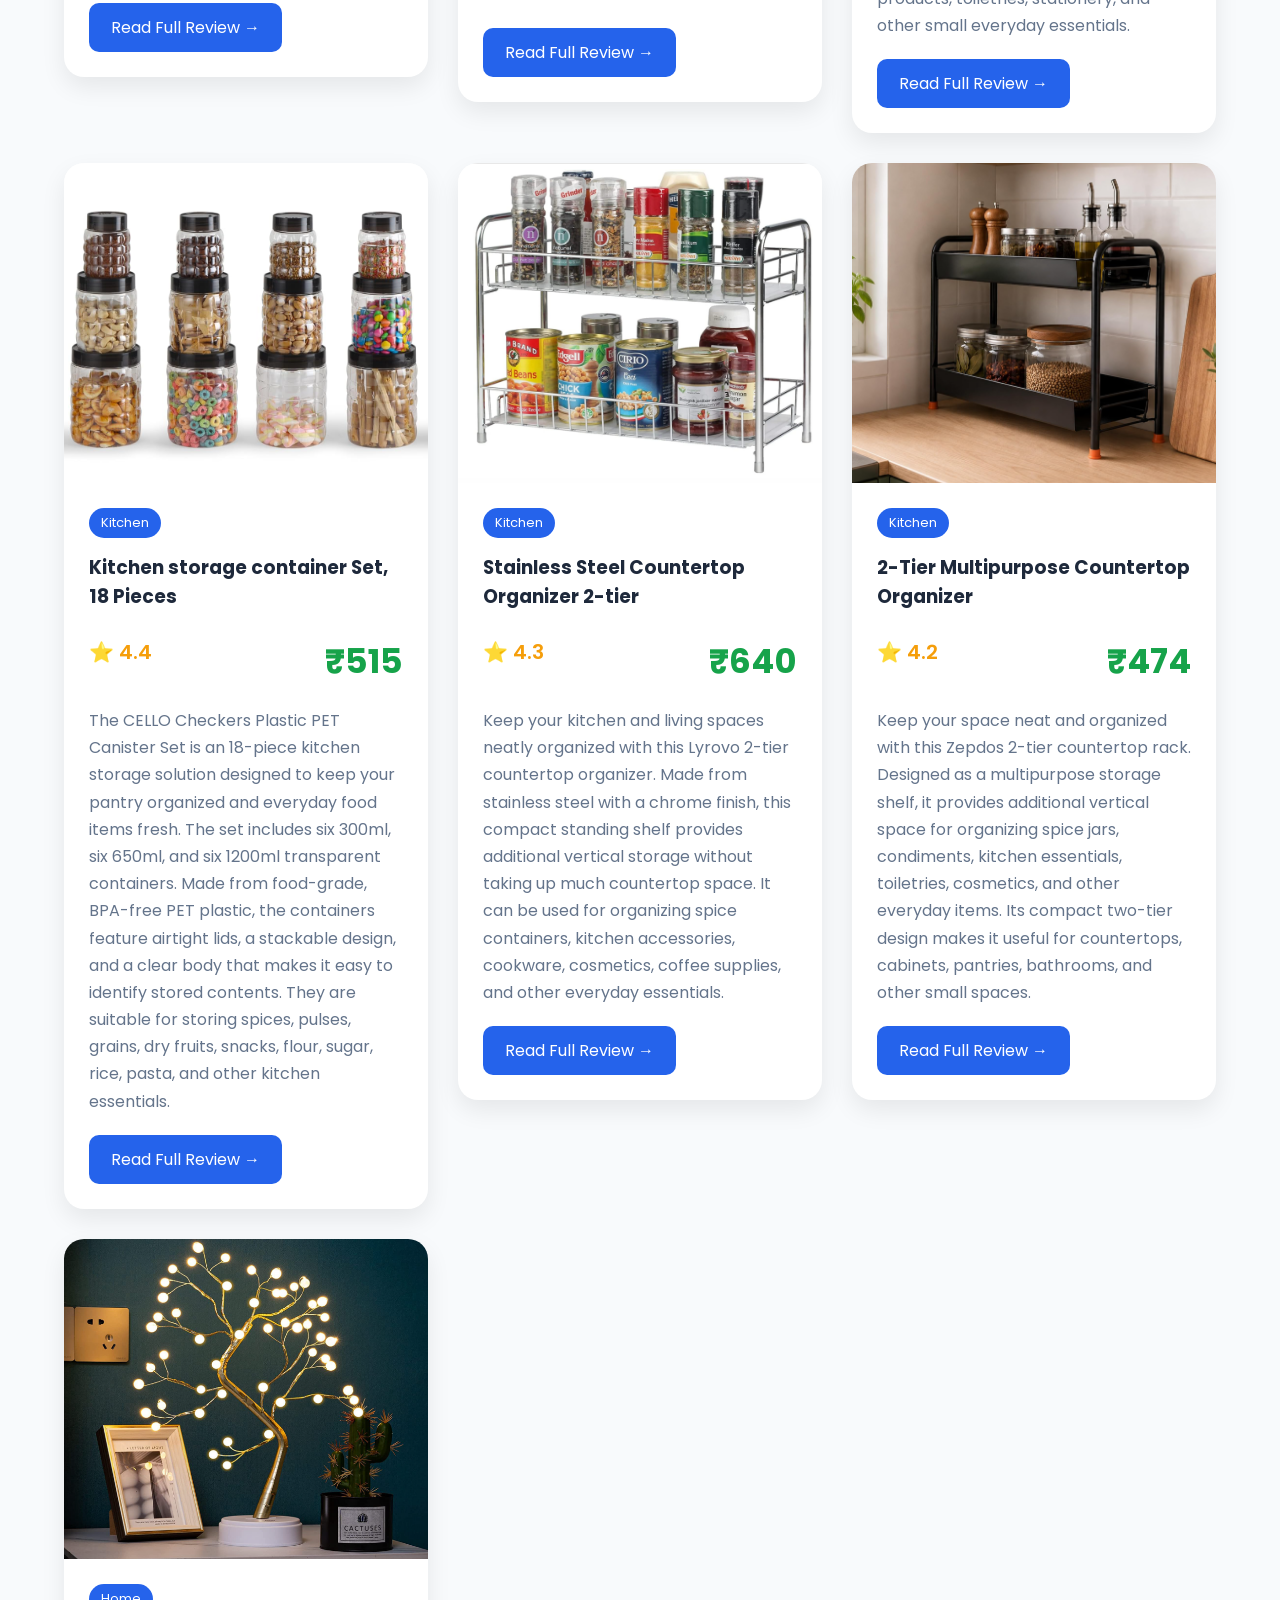
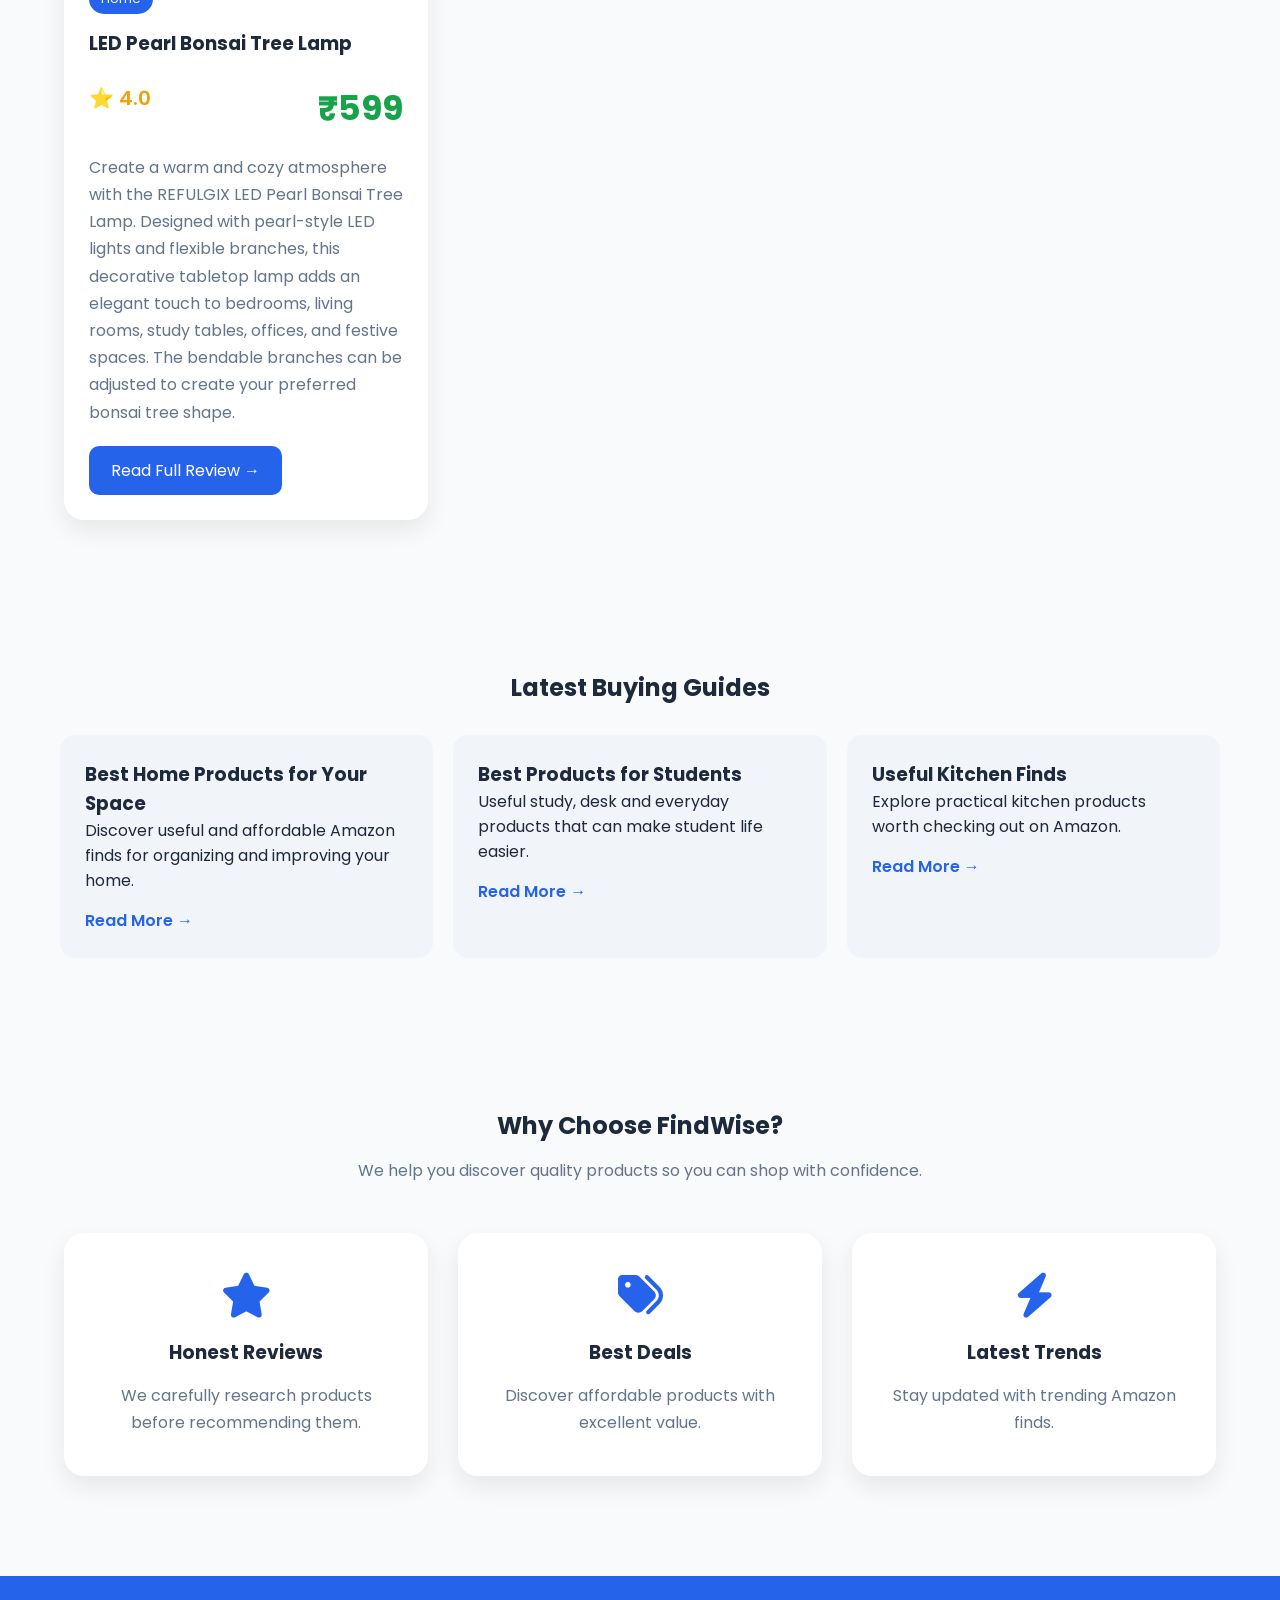
==== commit c3ae14df: "Added new products" ====
--- a/index.html
+++ b/index.html
@@ -1,15 +1,38 @@
 <!DOCTYPE html>
 <html lang="en">
 <head>
+
     <meta charset="UTF-8">
     <meta name="viewport" content="width=device-width, initial-scale=1.0">
 
     <title>FindWise | Smart Amazon Finds, Reviews & Buying Guides</title>
 
-    <meta name="description" content="Find useful Amazon products, honest reviews, smart buying guides and carefully selected finds for your home, kitchen, tech, students and everyday life.">
+    <meta name="description"
+          content="Find useful Amazon products, honest reviews, smart buying guides and carefully selected finds for your home, kitchen, tech, students and everyday life.">
+
+    <meta name="robots" content="index, follow">
+
+    <link rel="canonical"
+          href="https://nikita-pawar487.github.io/FindWise/">
+
+    <meta property="og:title"
+          content="FindWise | Smart Amazon Finds, Reviews & Buying Guides">
+
+    <meta property="og:description"
+          content="Discover useful Amazon products, honest reviews and smart buying guides with FindWise.">
+
+    <meta property="og:url"
+          content="https://nikita-pawar487.github.io/FindWise/">
+
+    <meta property="og:type"
+          content="website">
+
+    <meta property="og:site_name"
+          content="FindWise">
 
     <!-- Google Font -->
-    <link href="https://fonts.googleapis.com/css2?family=Poppins:wght@300;400;500;600;700&display=swap" rel="stylesheet">
+    <link href="https://fonts.googleapis.com/css2?family=Poppins:wght@300;400;500;600;700&display=swap"
+          rel="stylesheet">
 
     <!-- Font Awesome -->
     <link rel="stylesheet"
@@ -17,6 +40,7 @@
 
     <!-- CSS -->
     <link rel="stylesheet" href="assets/css/style.css">
+
 </head>
 
 <body>
@@ -37,7 +61,7 @@
 
     <ul class="nav-links">
 
-        <li><a href="#">Home</a></li>
+        <li><a href="./">Home</a></li>
 
         <li><a href="#categories">Categories</a></li>
         <li><a href="#blog">Blog</a></li>
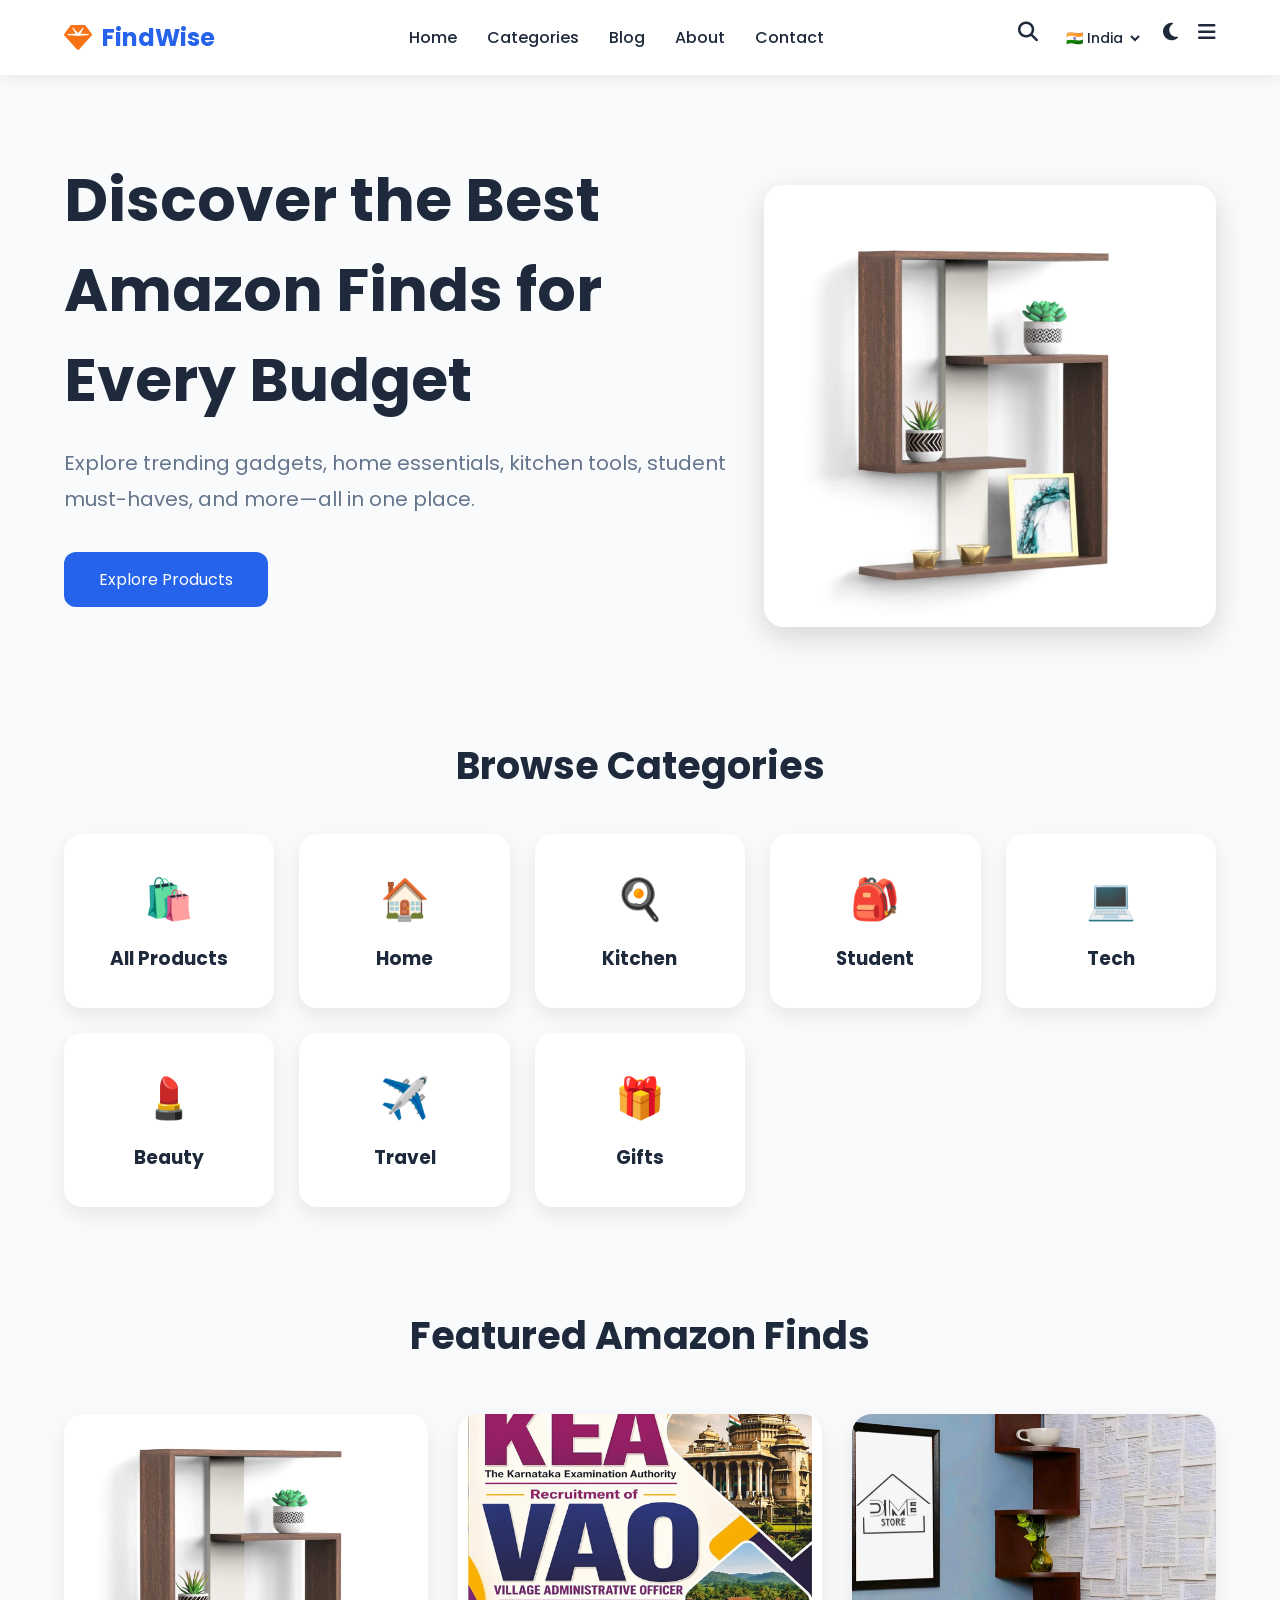
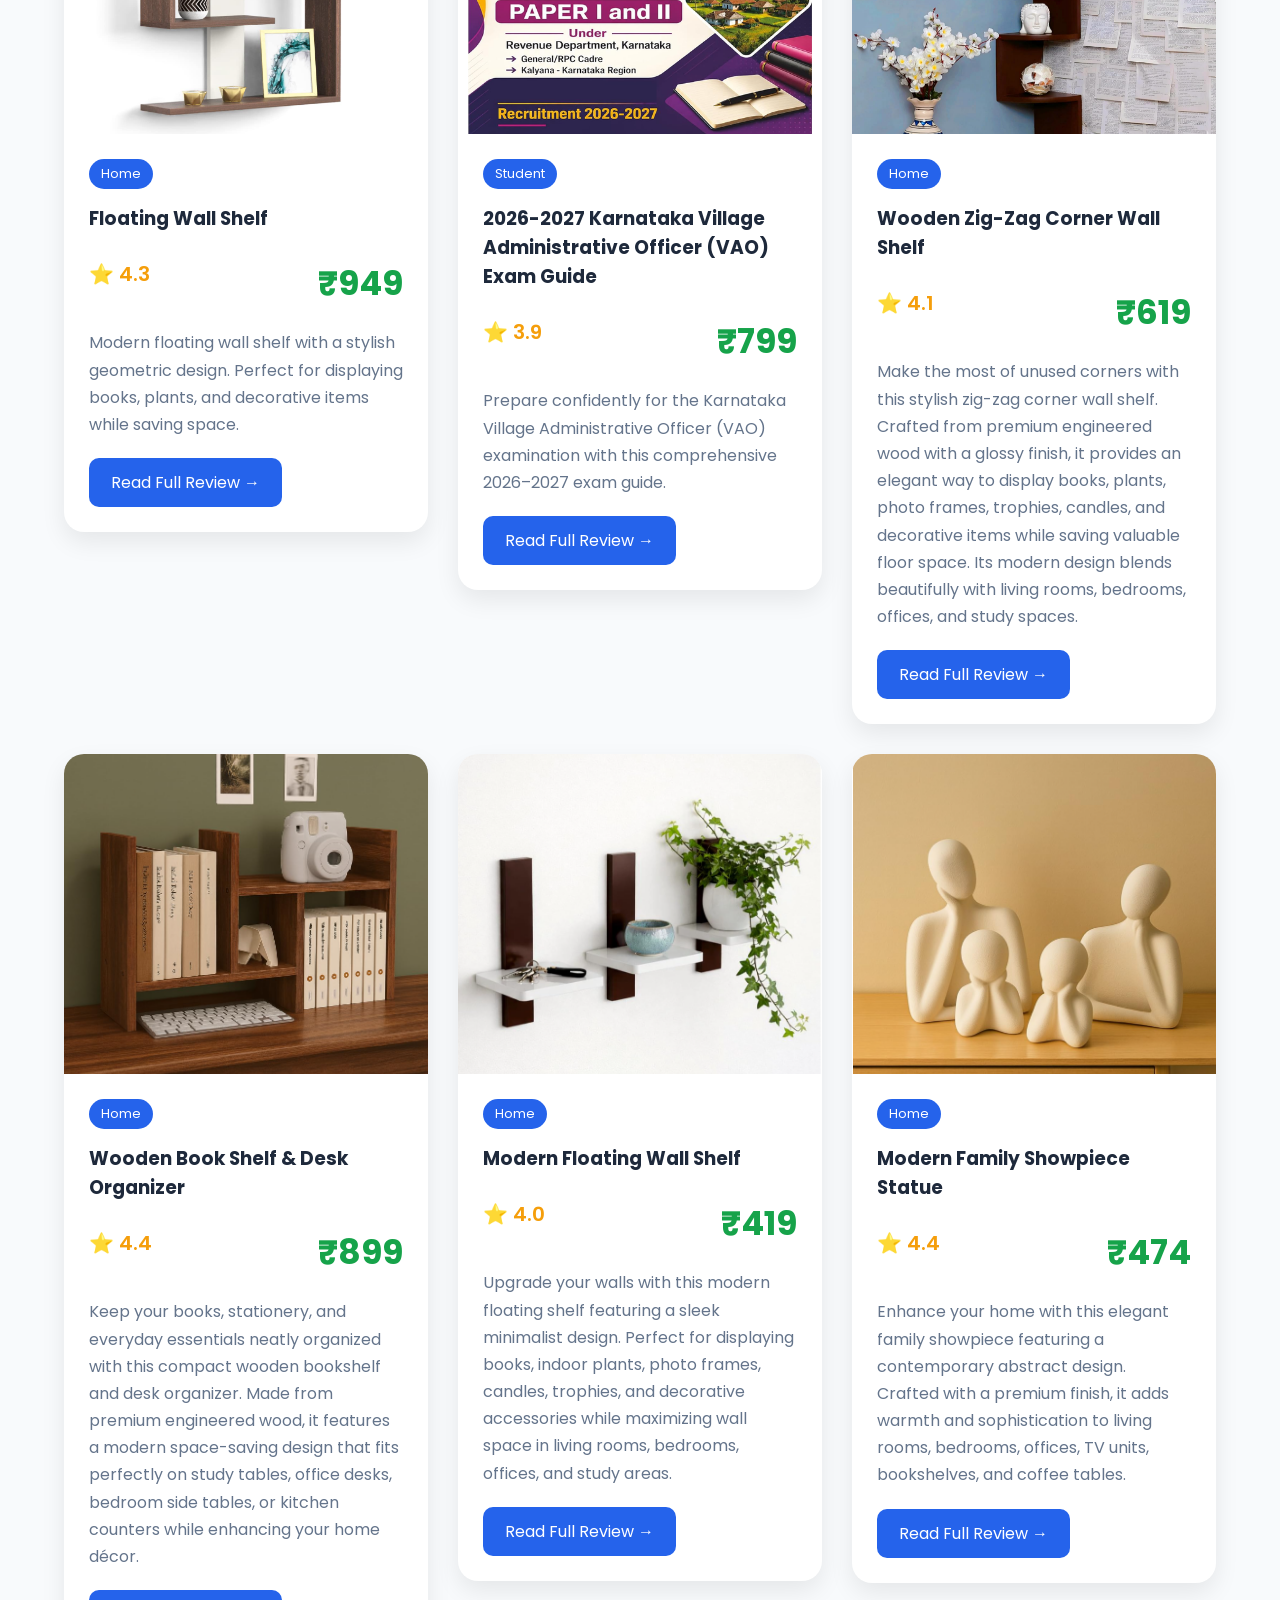
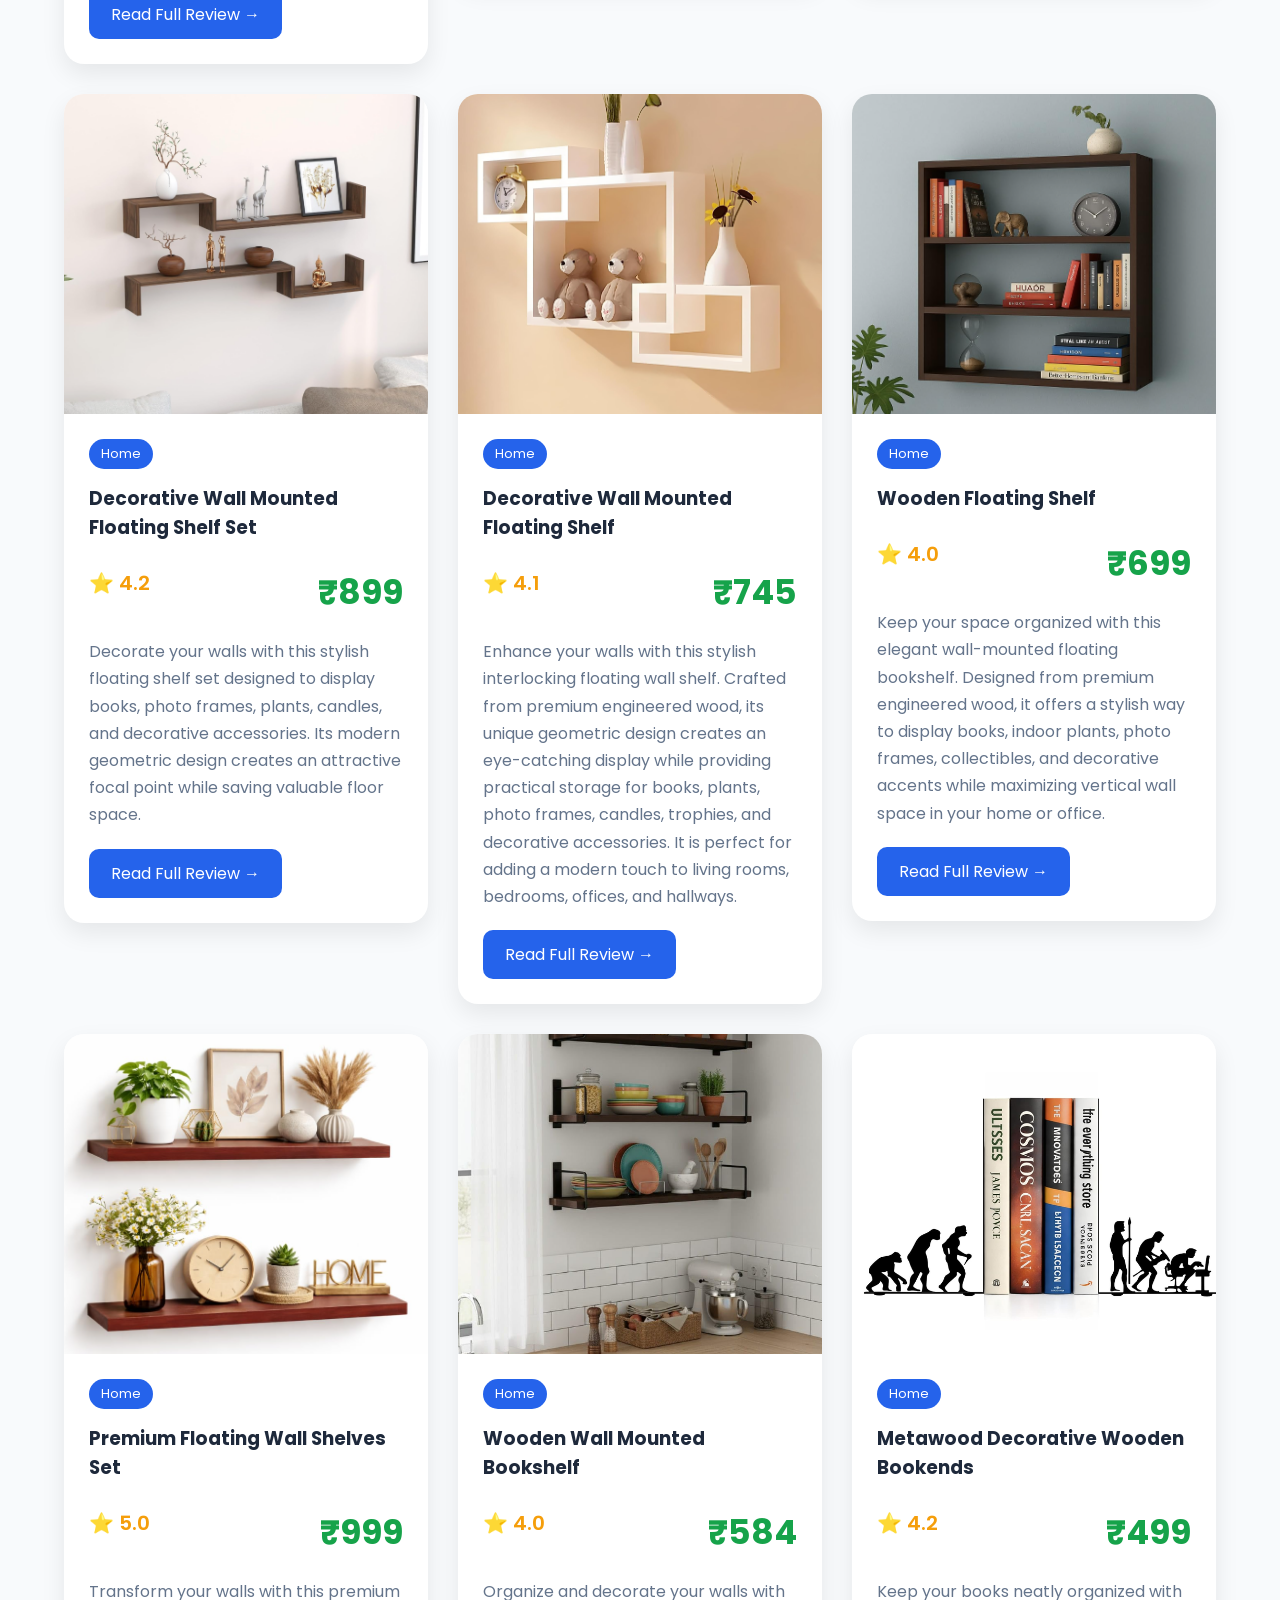
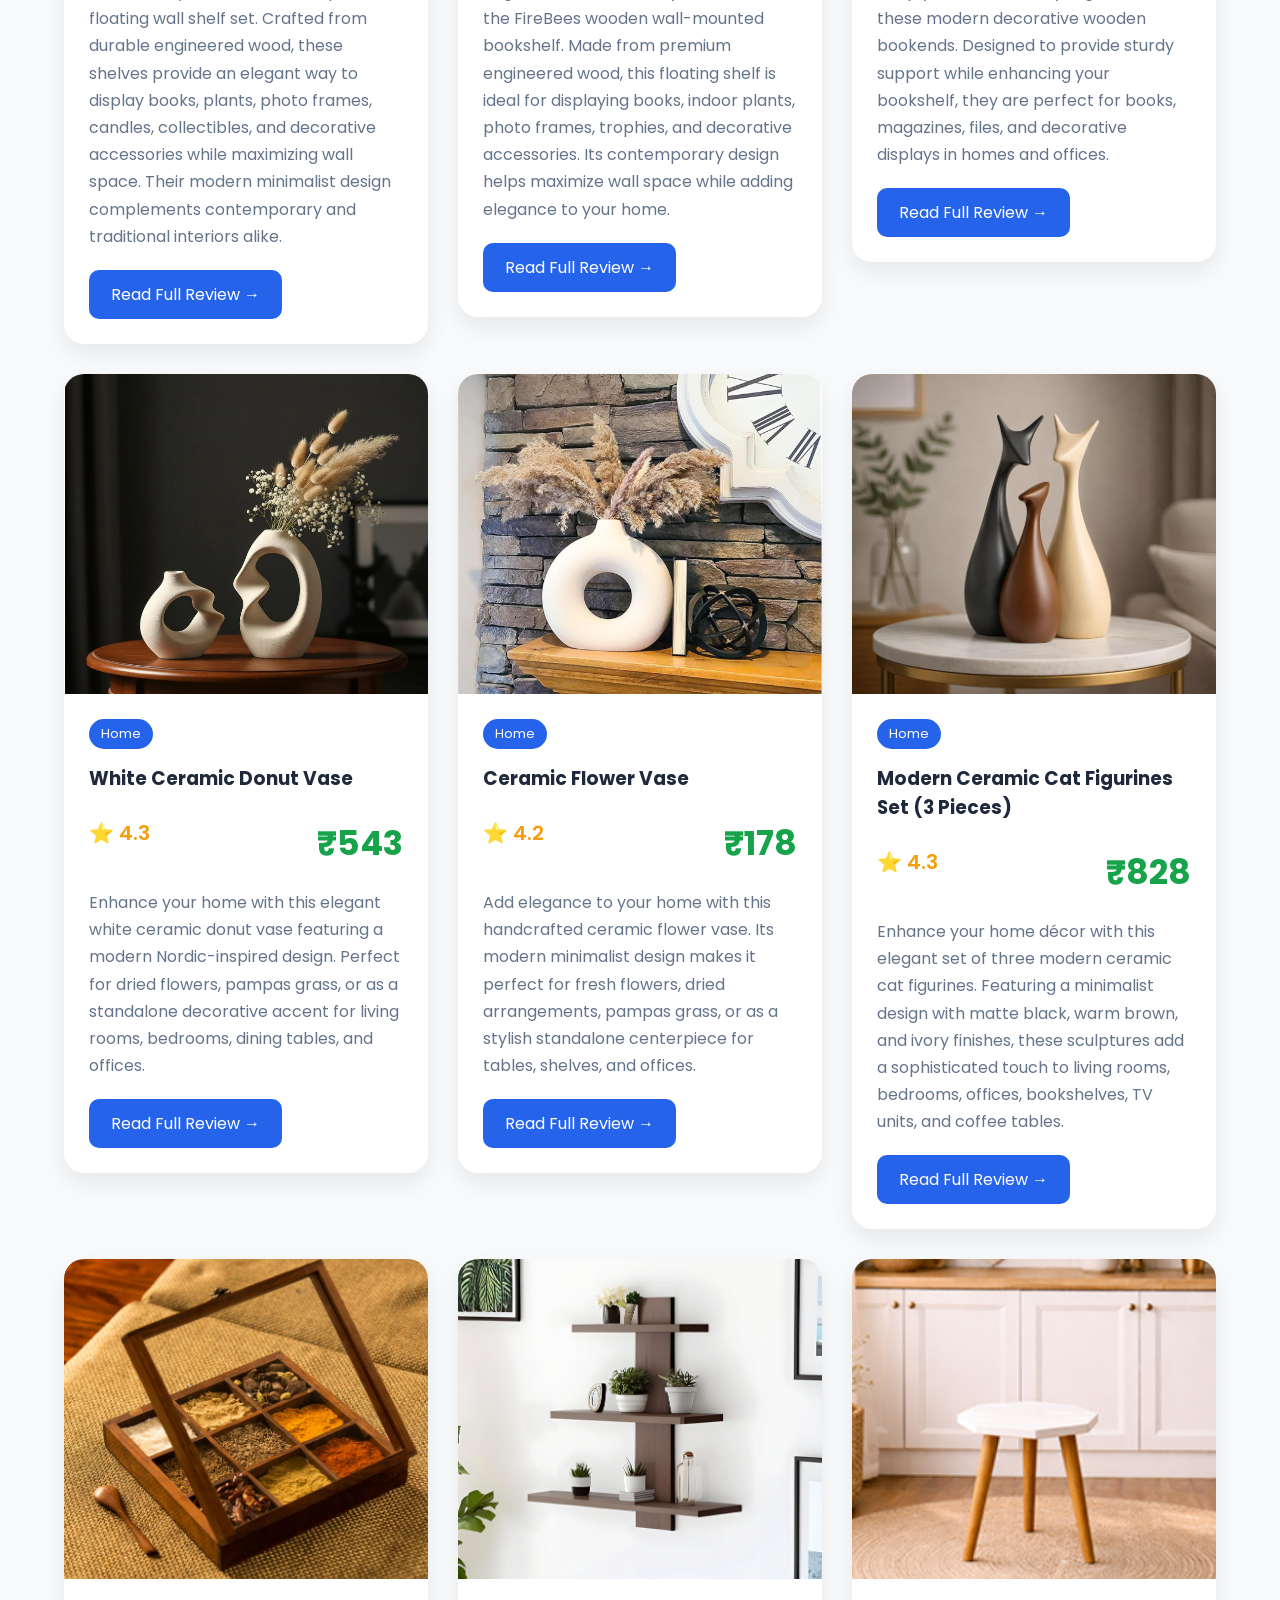
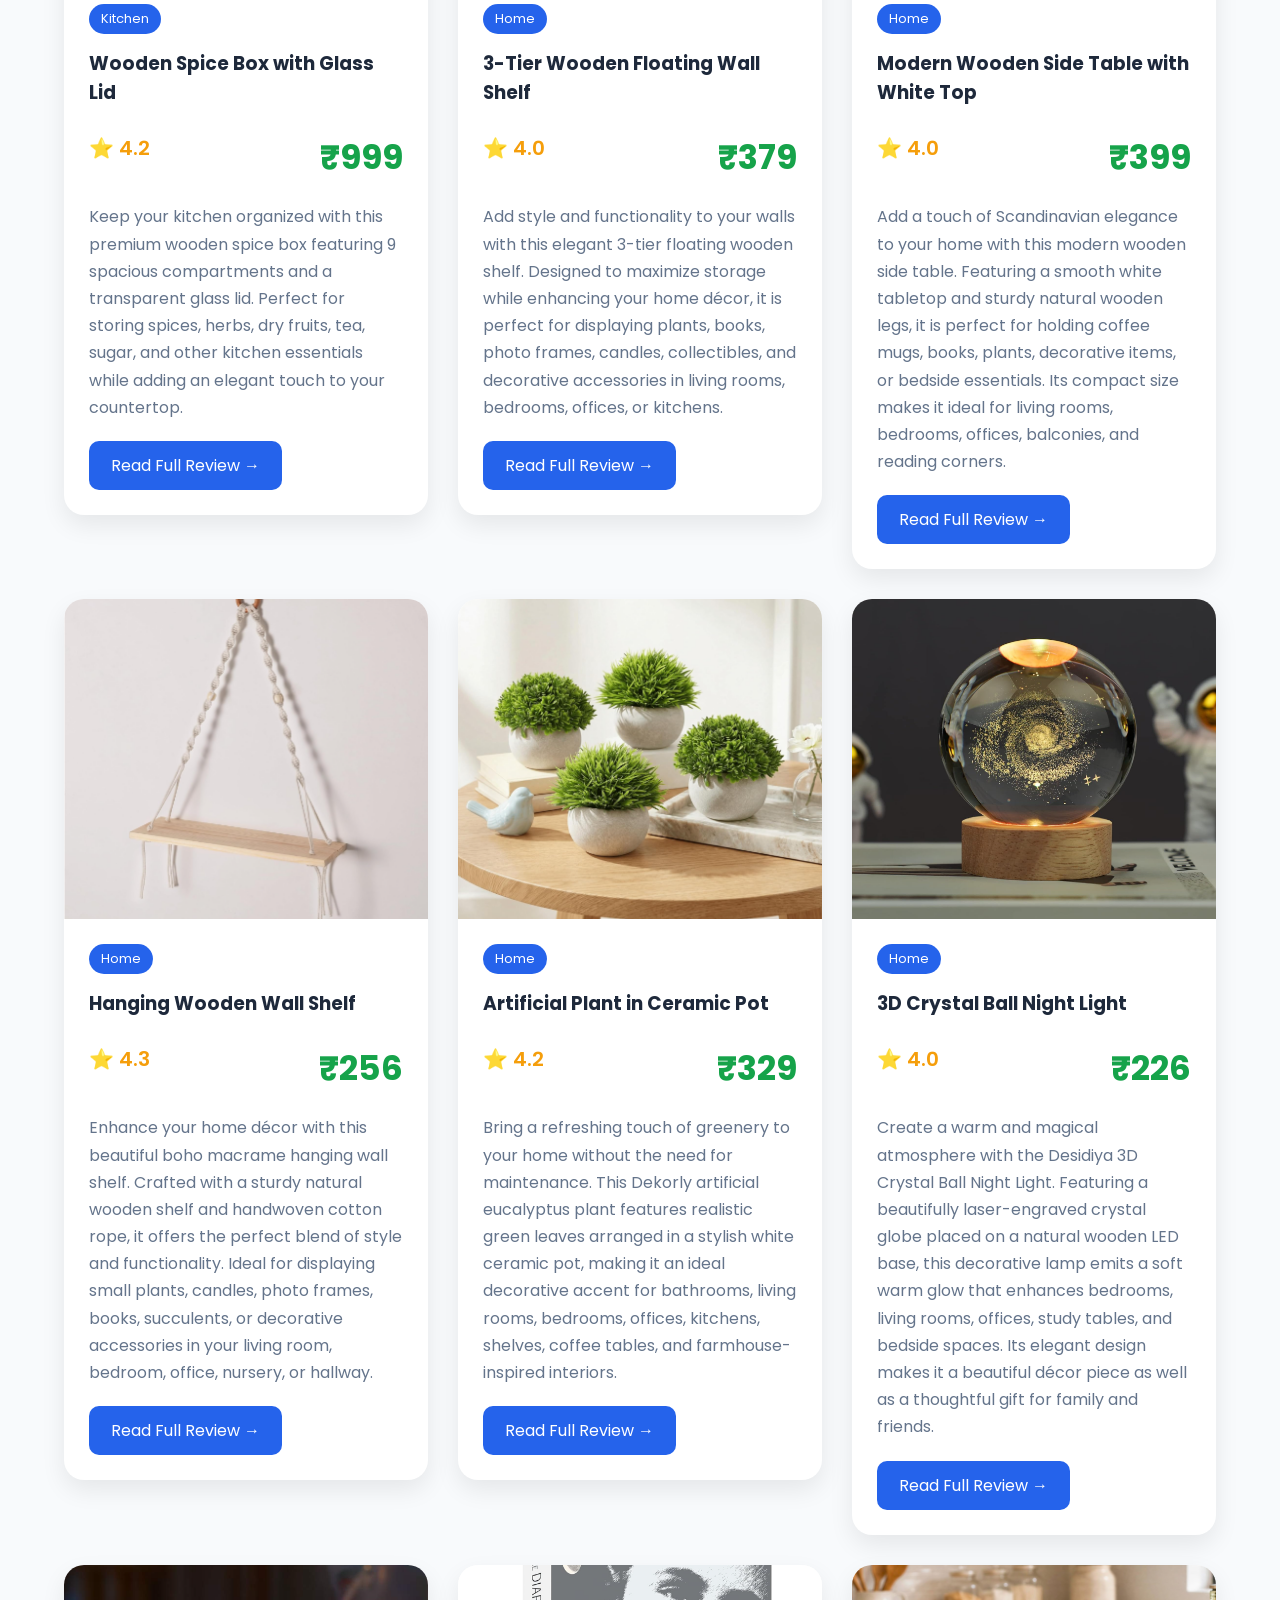
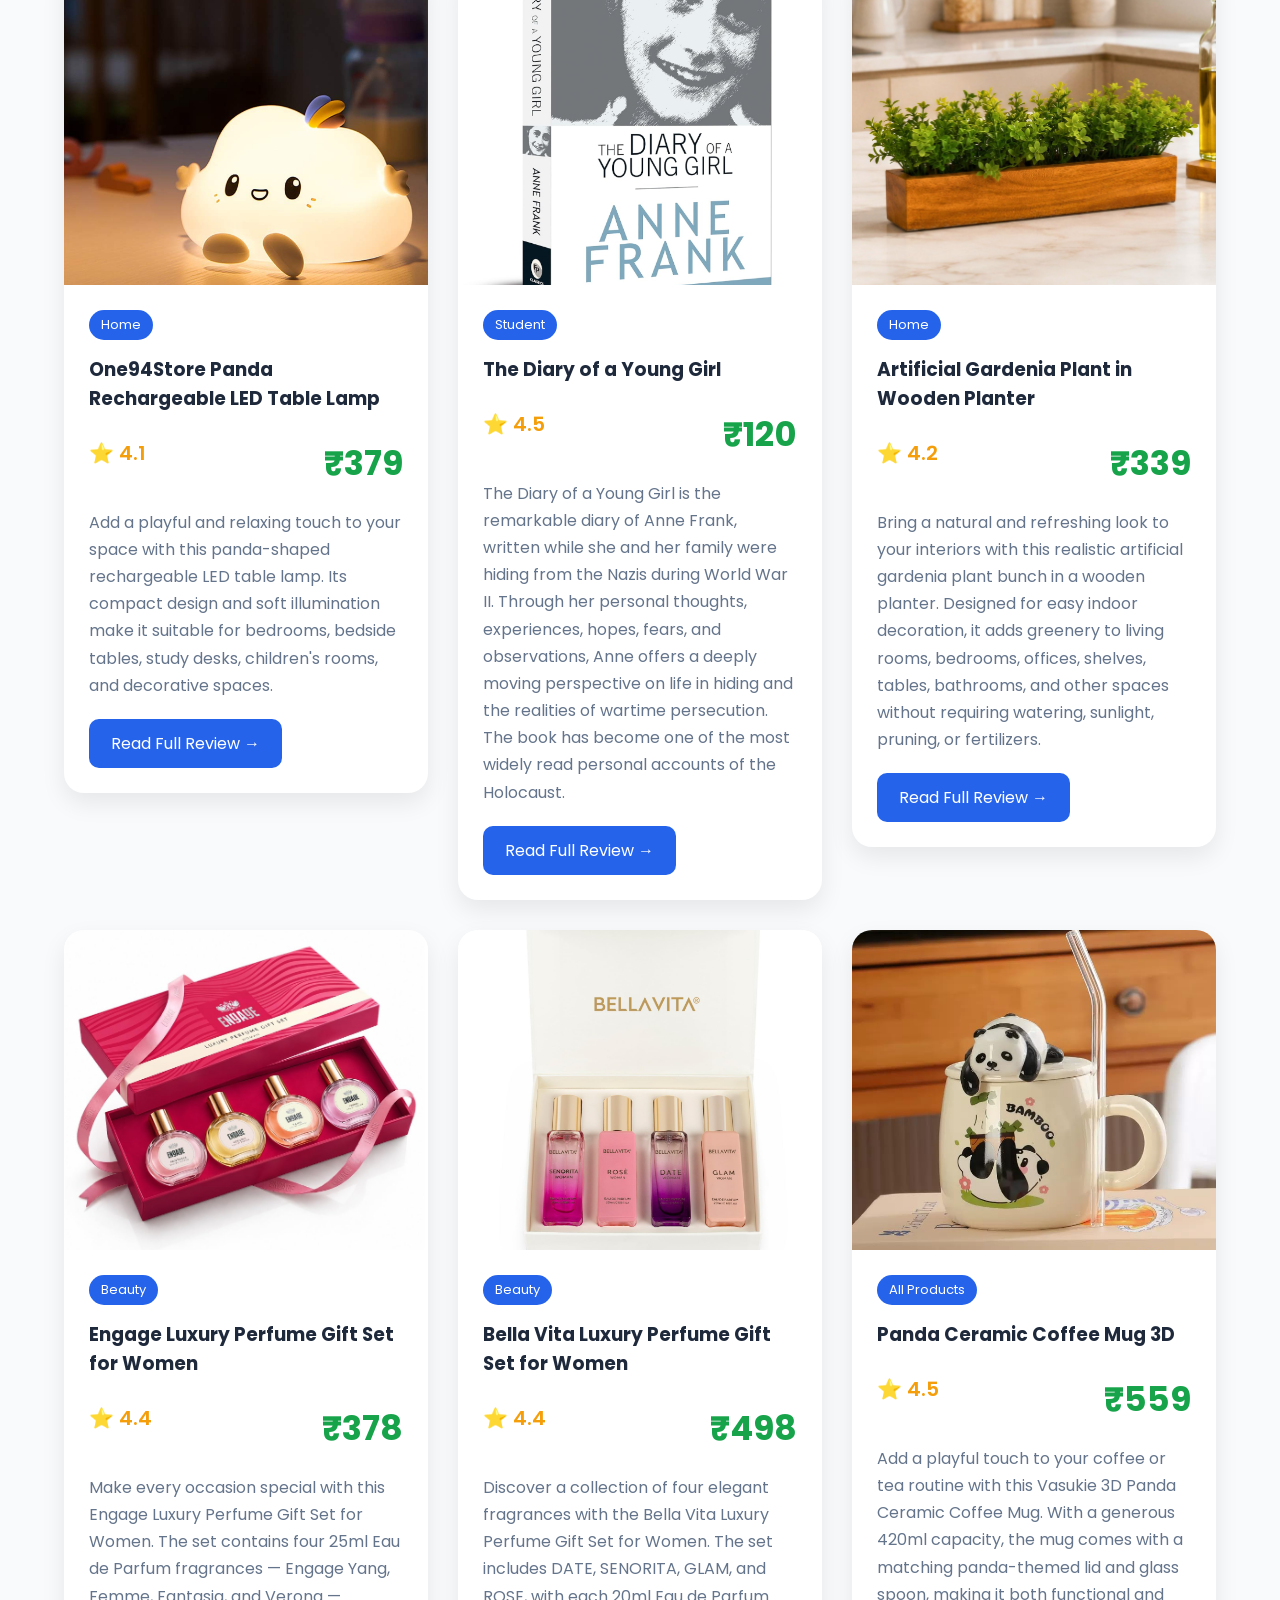
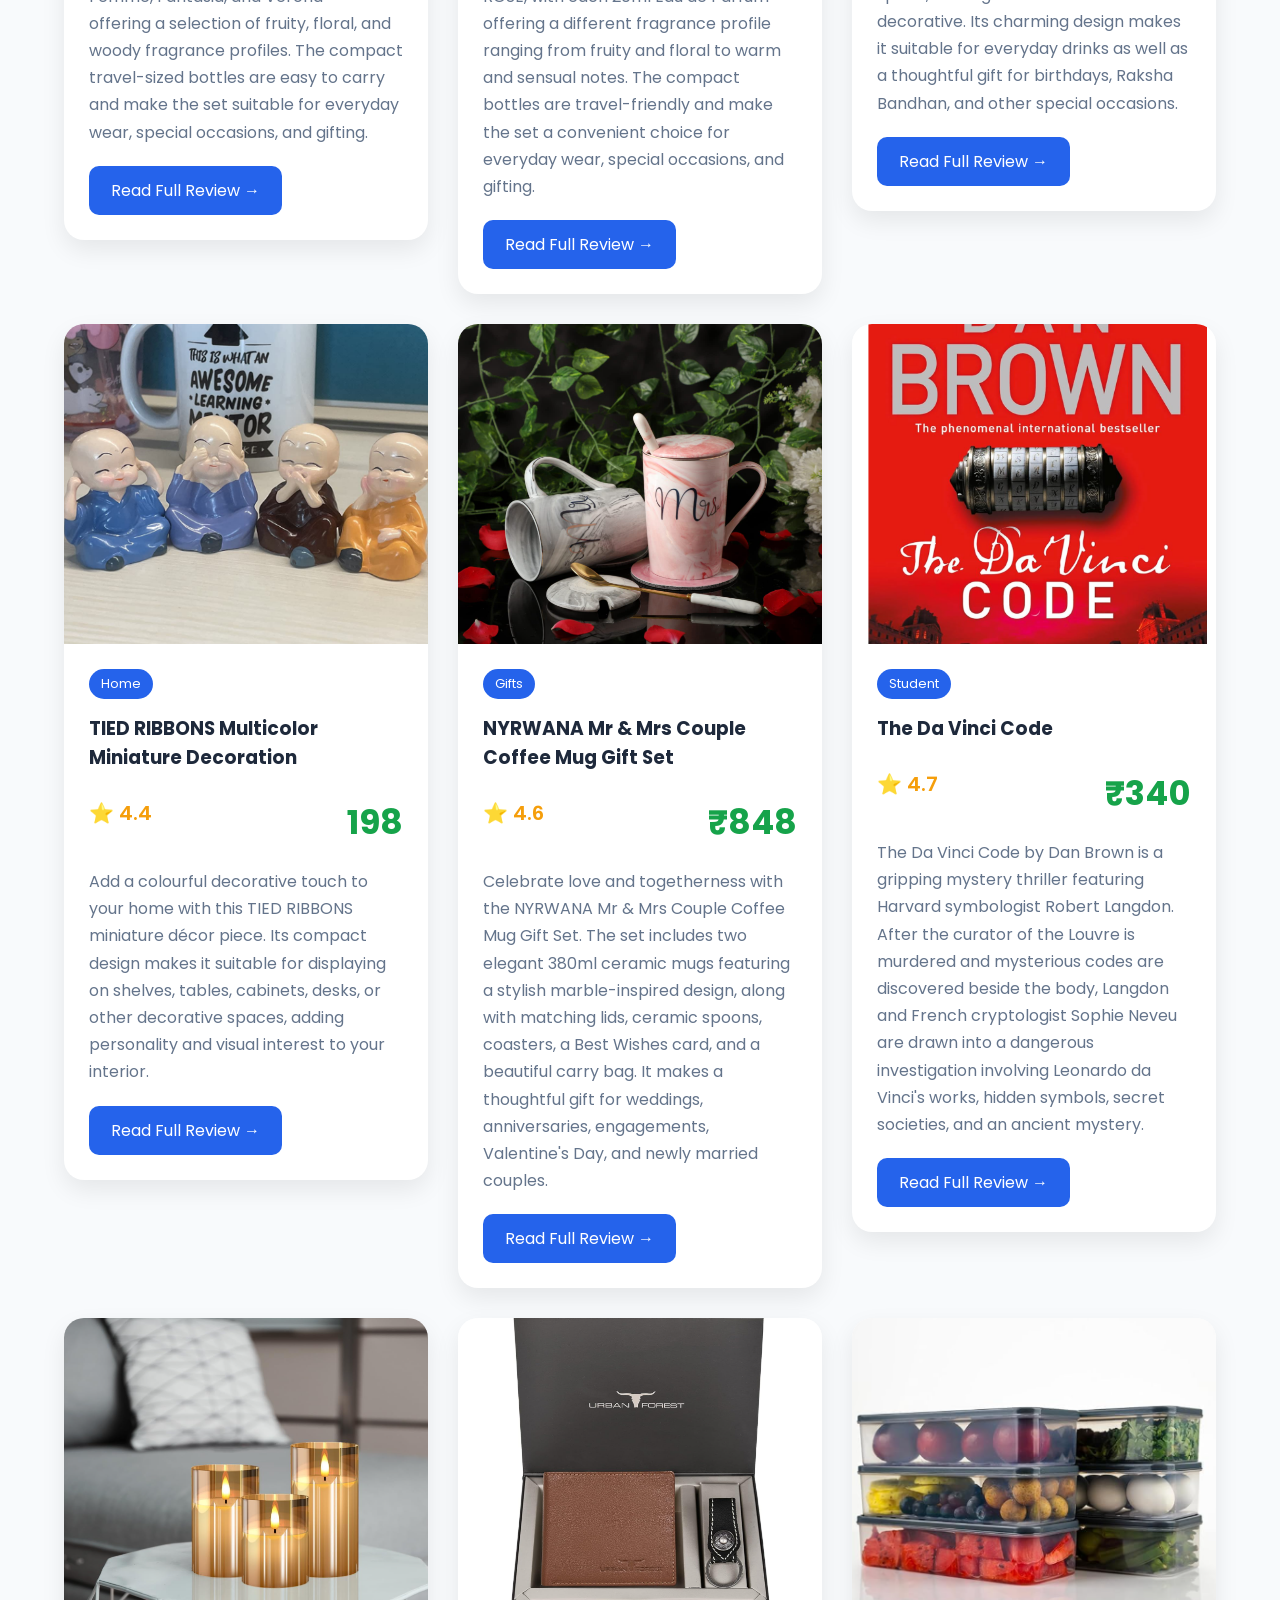
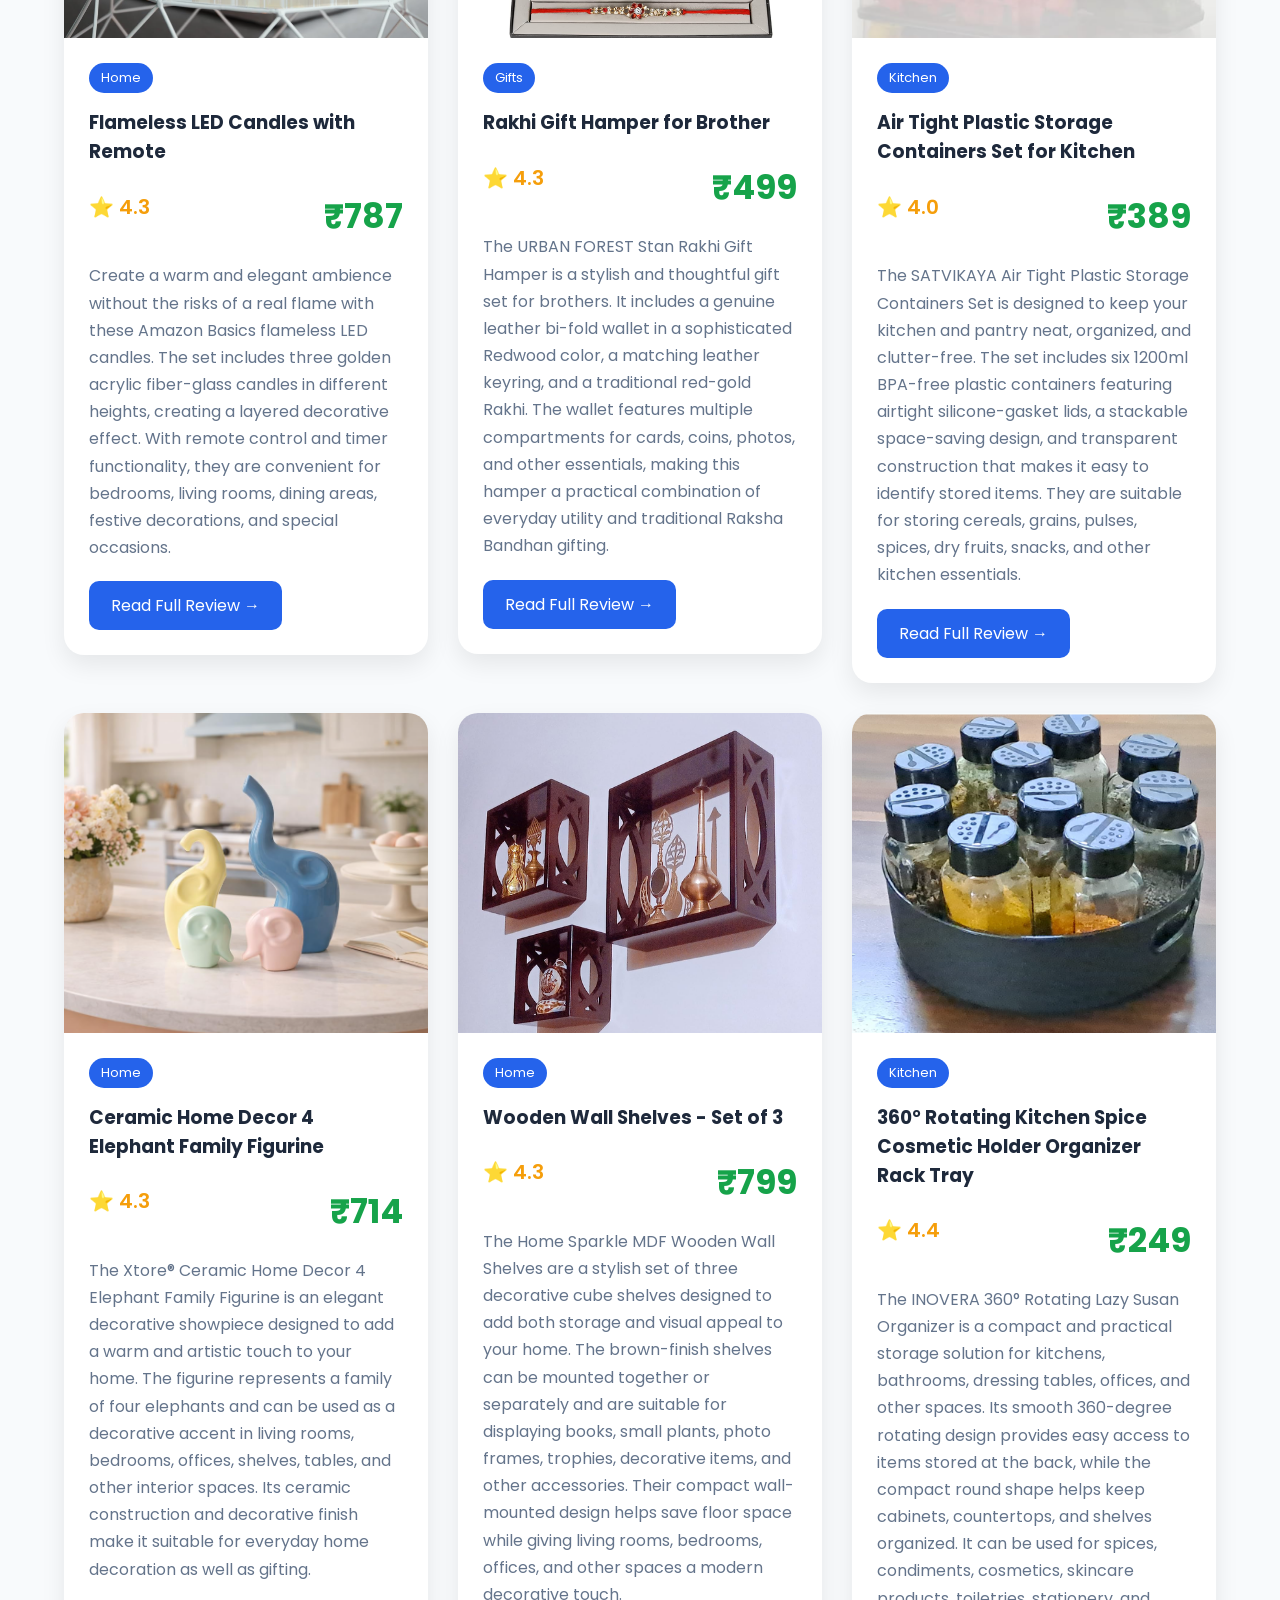
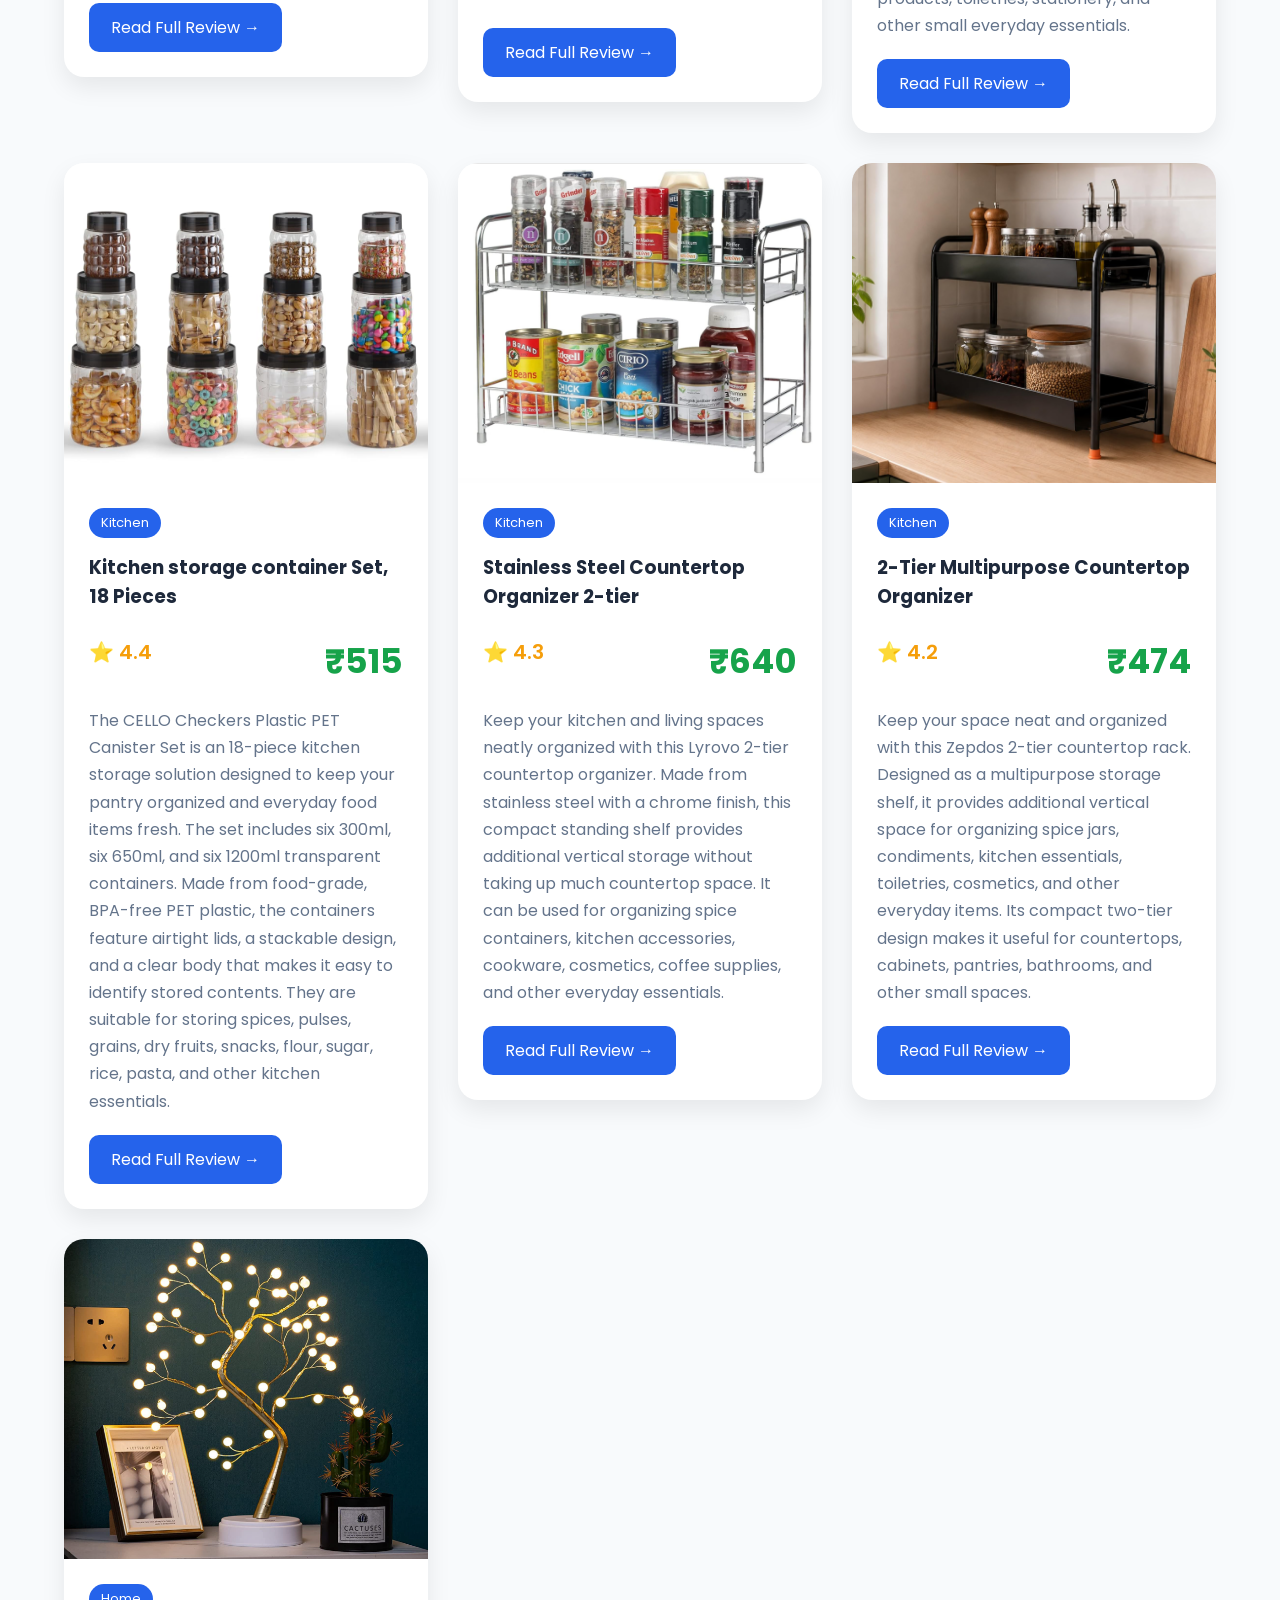
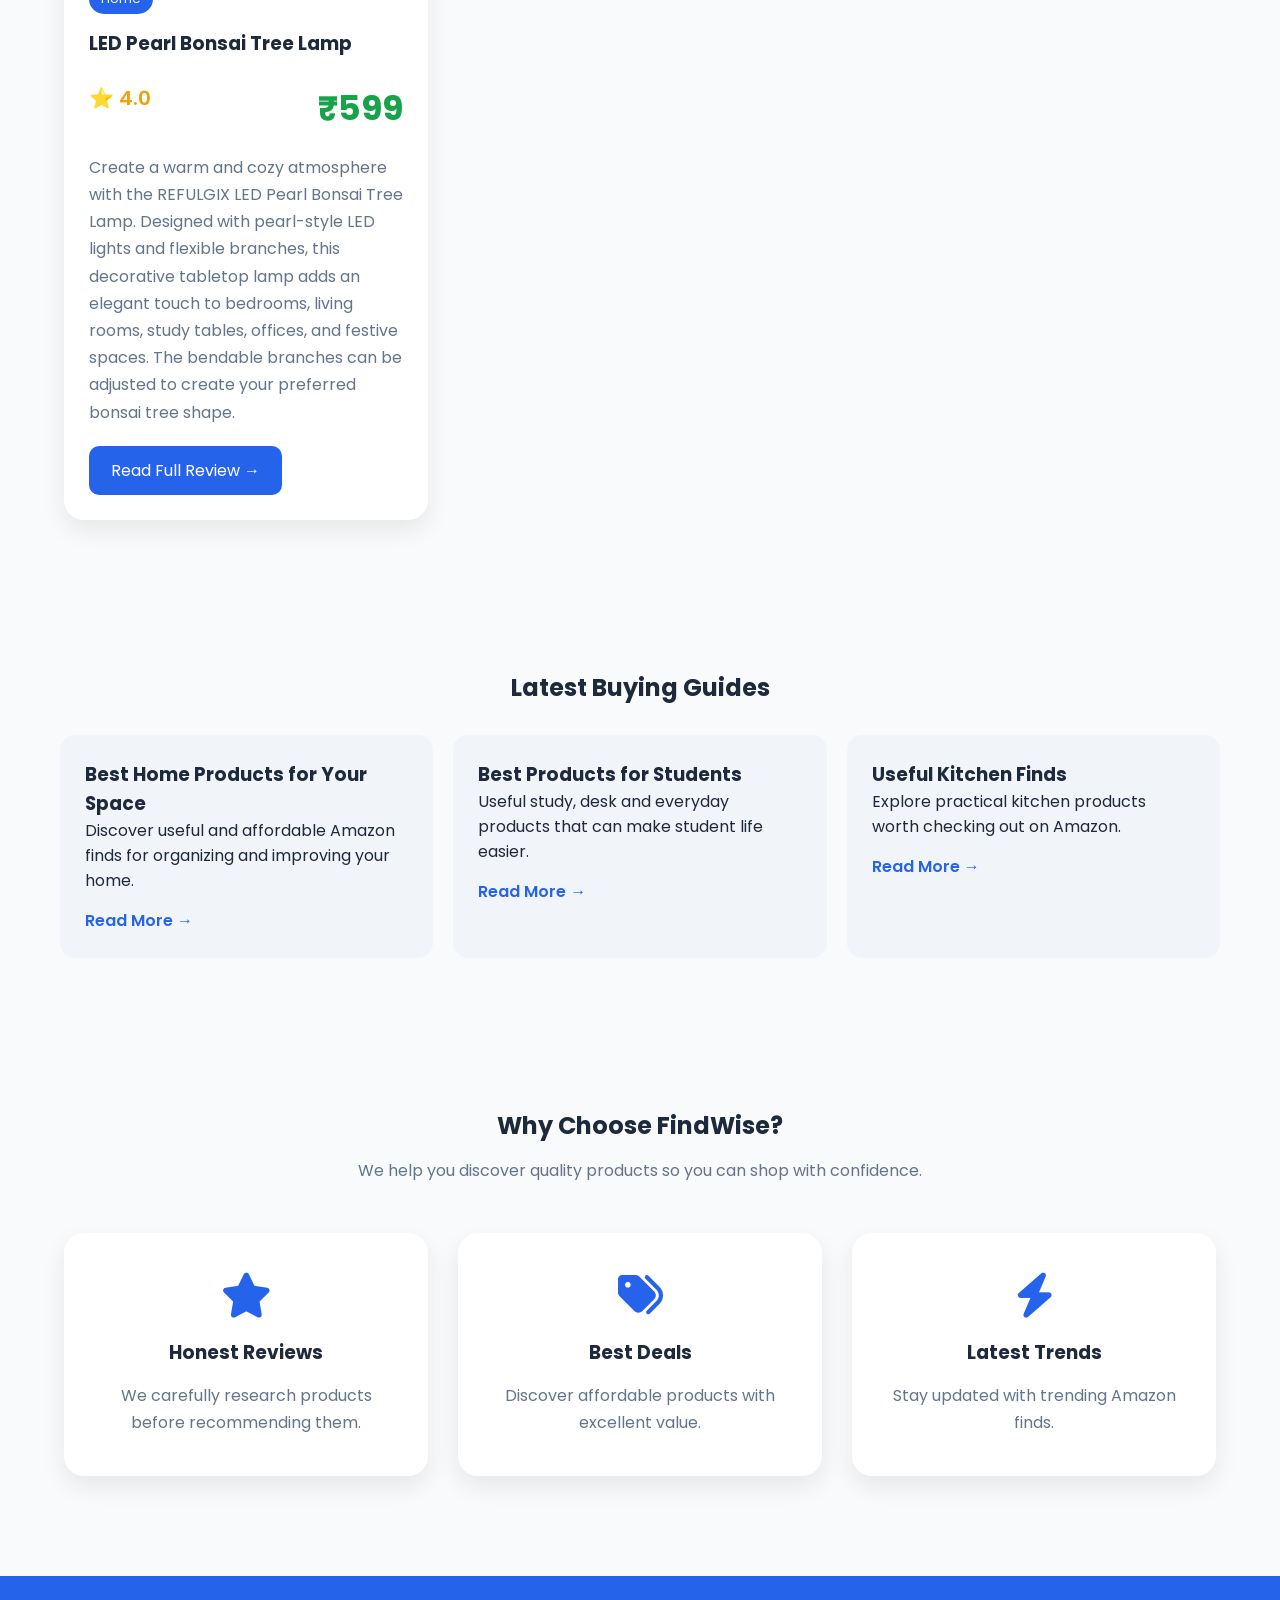
==== commit d82cdff6: "Added new products" ====
--- a/index.html
+++ b/index.html
@@ -71,16 +71,22 @@
         <li><a href="contact.html">Contact</a></li>
 
     </ul>
-
-    <div class="icons">
+<div class="icons">
 
     <i class="fas fa-search" id="searchBtn"></i>
 
+    <!-- REGION SELECTOR -->
+    <select id="regionSelector" class="region-selector" aria-label="Select Amazon store">
+        <option value="IN">🇮🇳 India</option>
+        <option value="US">🇺🇸 USA</option>
+    </select>
+
     <i class="fas fa-moon" id="themeBtn"></i>
 
     <i class="fas fa-bars" id="menuBtn"></i>
 
 </div>
+
 </nav>
 
 </header>
--- a/assets/css/style.css
+++ b/assets/css/style.css
@@ -1209,4 +1209,38 @@
     .blog-grid {
         grid-template-columns: 1fr;
     }
+}
+/* ==========================================
+   REGION SELECTOR
+   ========================================== */
+
+.region-selector {
+    border: none;
+    outline: none;
+    background: transparent;
+    font-family: inherit;
+    font-size: 14px;
+    font-weight: 500;
+    cursor: pointer;
+    padding: 5px 4px;
+    color: inherit;
+}
+
+.region-selector option {
+    background: white;
+    color: #222;
+}
+
+.dark .region-selector option {
+    background: #222;
+    color: white;
+}
+
+@media (max-width: 768px) {
+
+    .region-selector {
+        font-size: 12px;
+        max-width: 90px;
+    }
+
 }
